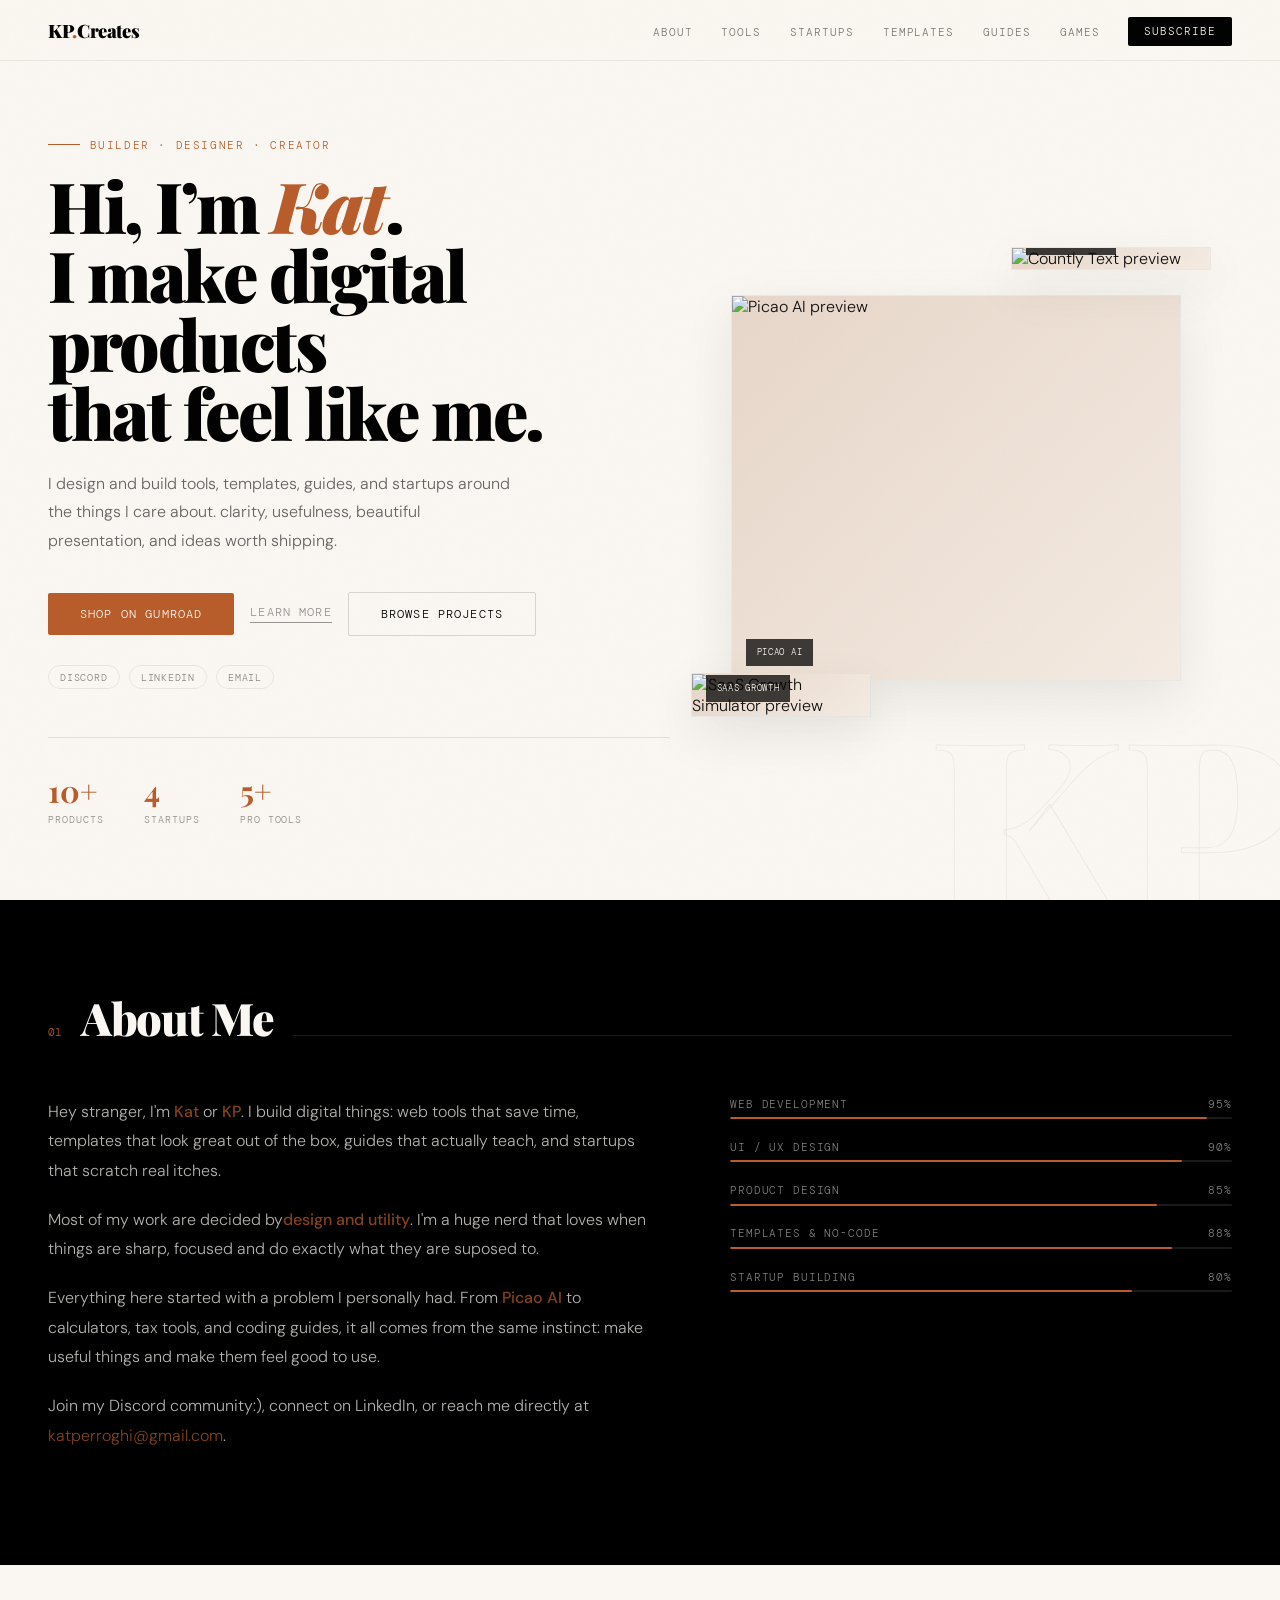
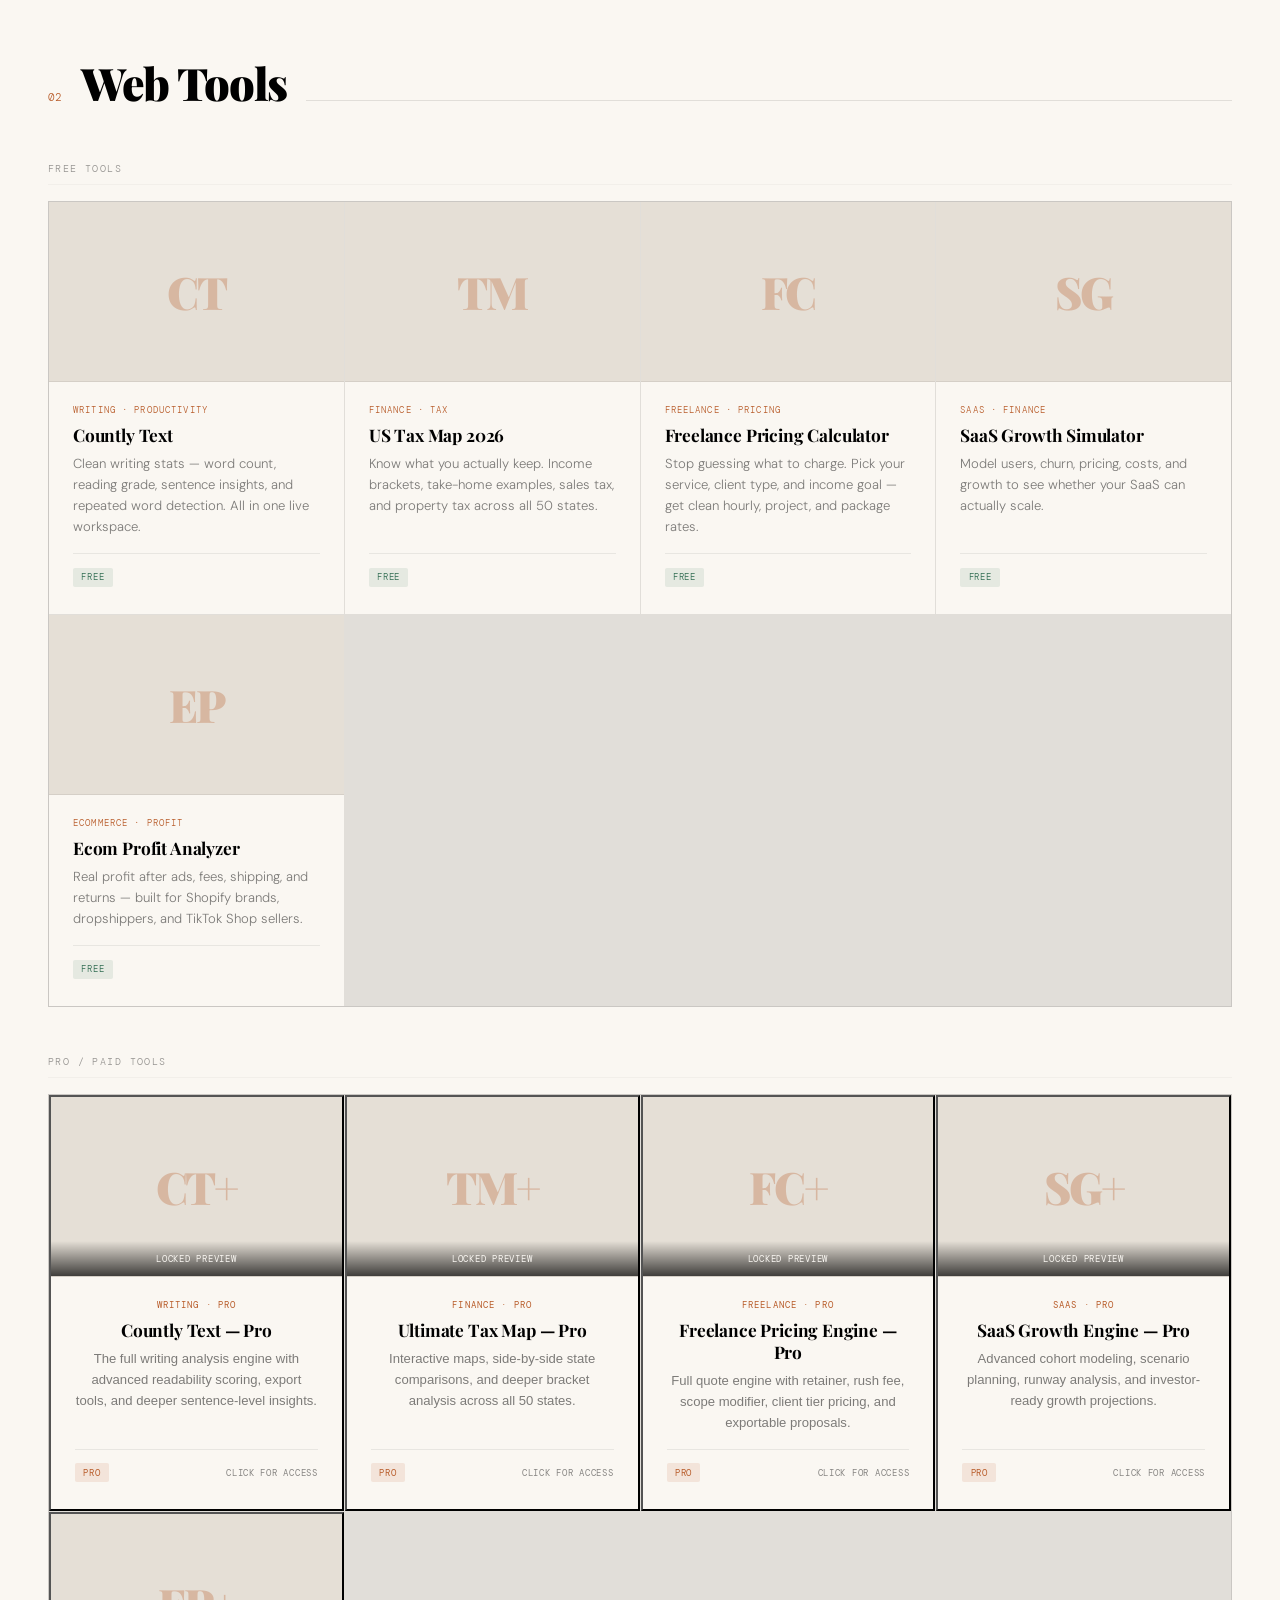
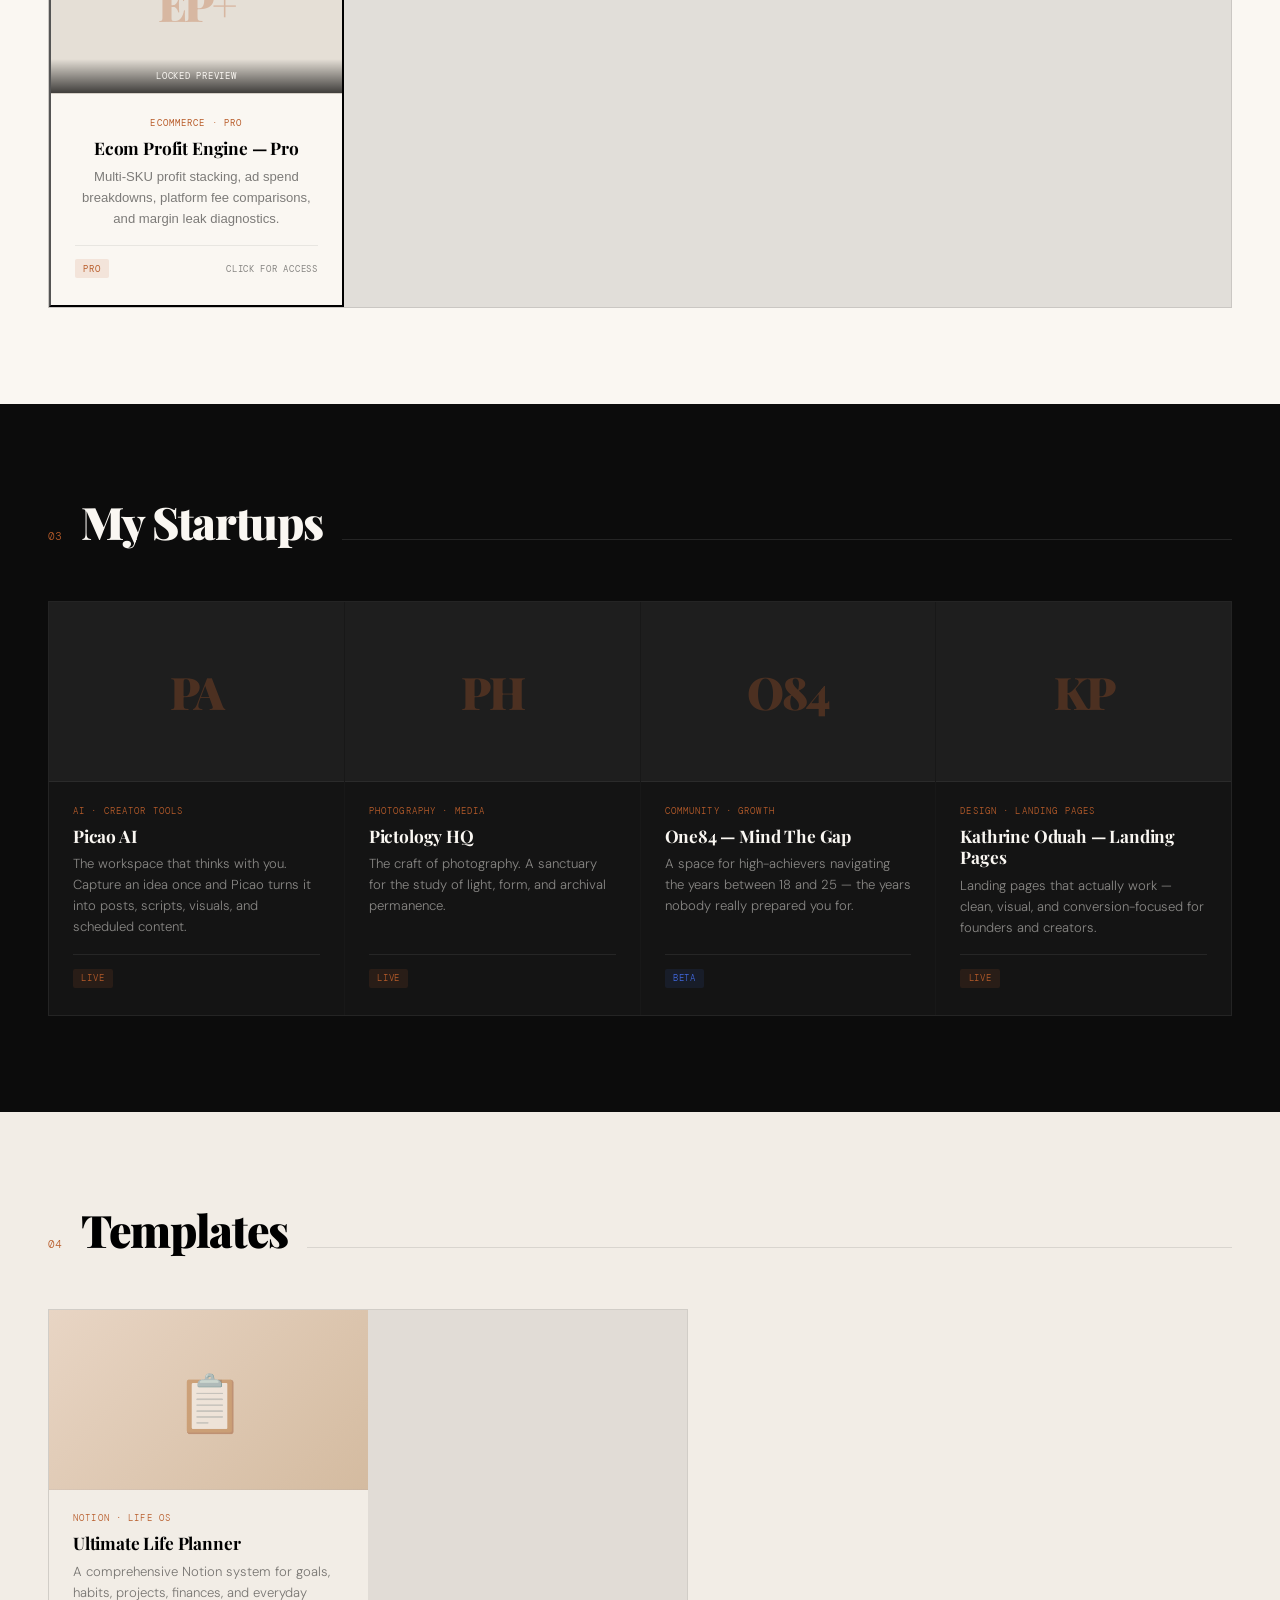
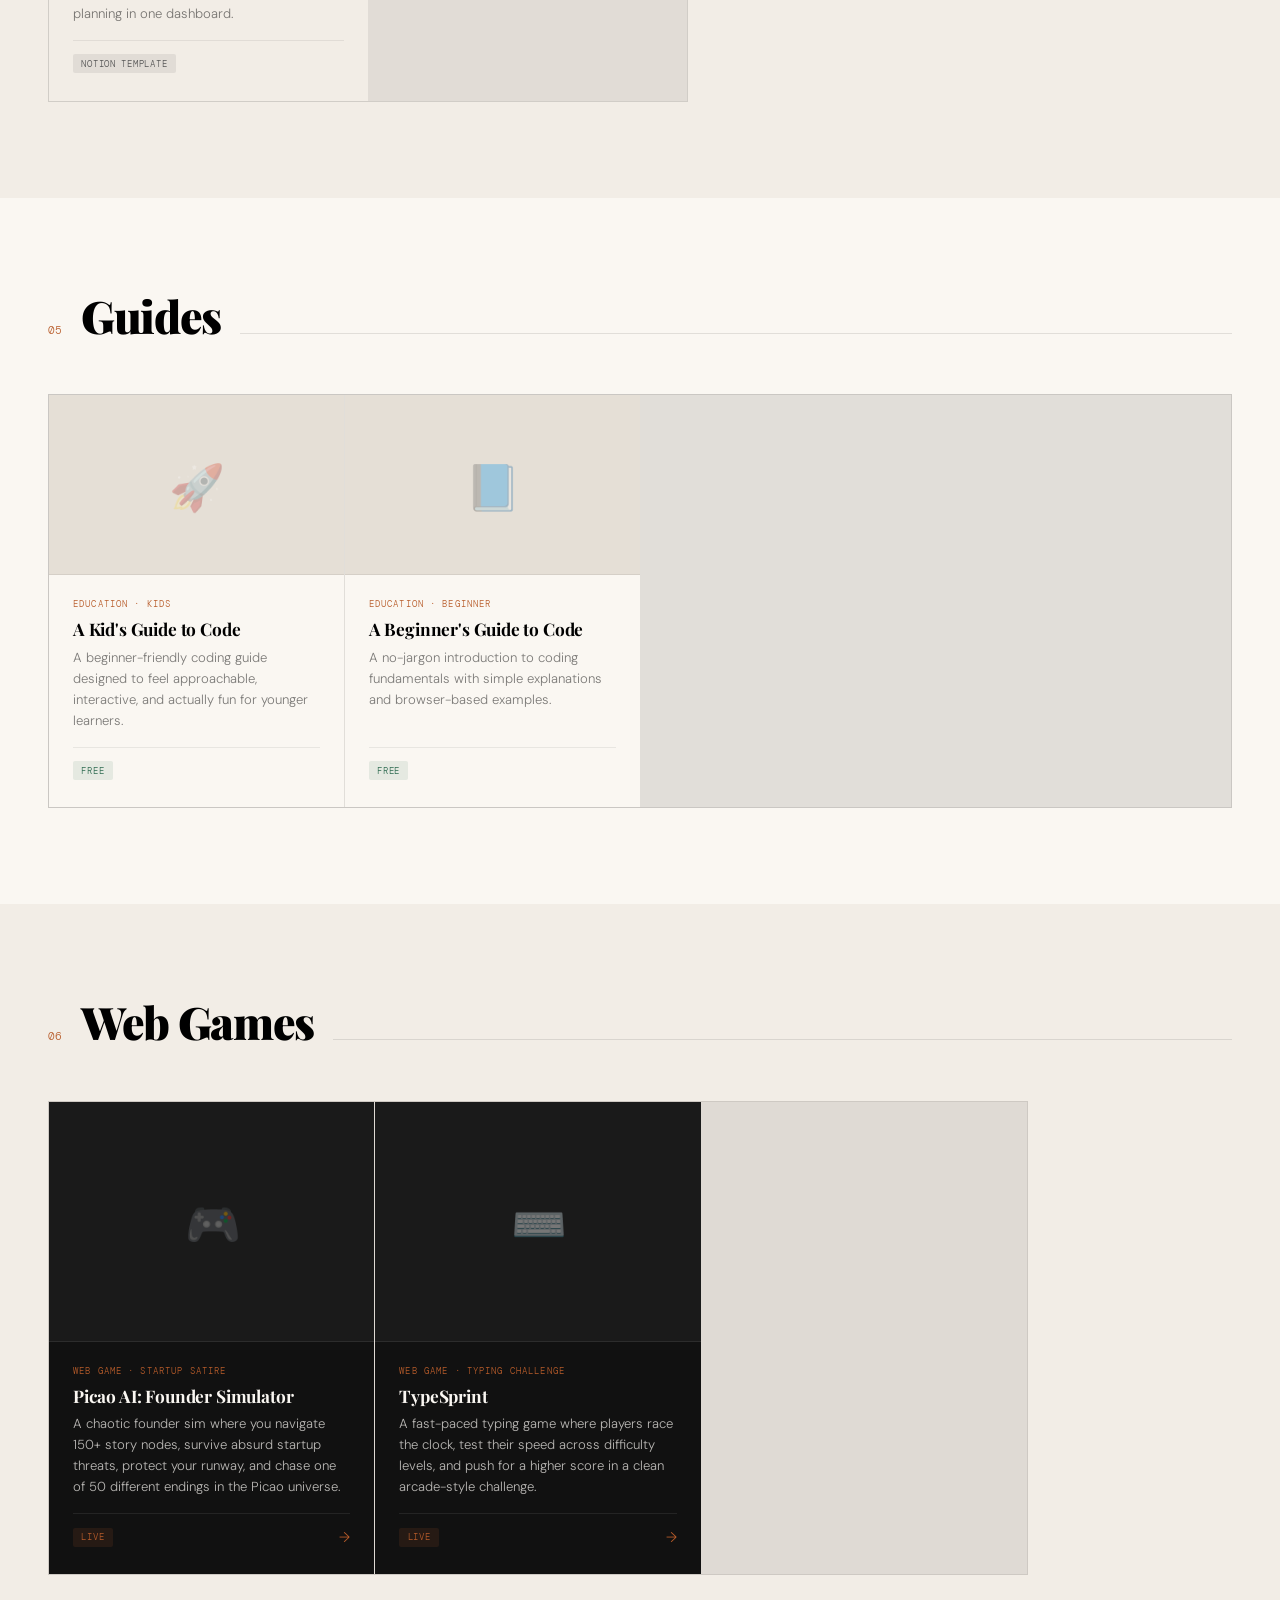
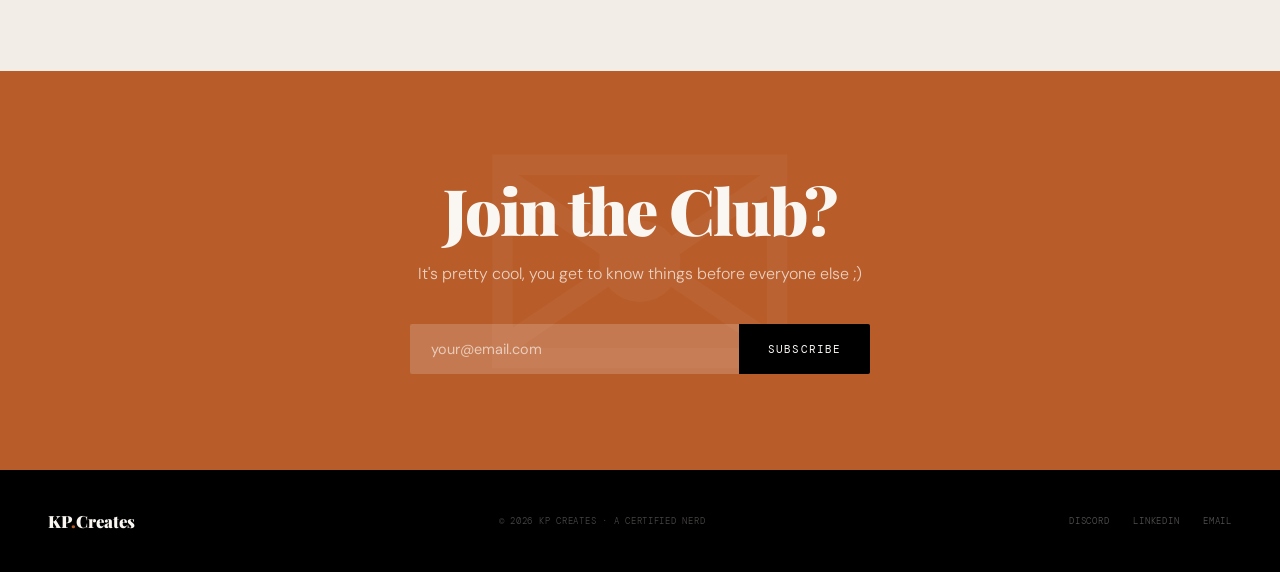
==== index.html @ b02b3210 "Update index.html" ====
<!DOCTYPE html>
<html lang="en">
<head>
<meta charset="UTF-8">
<meta name="viewport" content="width=device-width, initial-scale=1.0">
<title>KP Creates — Builder · Designer · Creator</title>
 <link rel="icon" type="image/png" href="KP.png">
 <link rel="preconnect" href="https://fonts.googleapis.com">
<link href="https://fonts.googleapis.com/css2?family=Playfair+Display:ital,wght@0,700;0,900;1,700&family=DM+Mono:wght@400;500&family=DM+Sans:wght@300;400;500;700&display=swap" rel="stylesheet">
<style>
  *, *::before, *::after { box-sizing: border-box; margin: 0; padding: 0; }
  :root {
    --cream: #faf7f2;
    --cream-deep: #f2ede6;
    --black: #000000;
    --orange: #b85c2a;
    --orange-pale: #f0d5c8;
    --green: #2d6a4f;
    --serif: 'Playfair Display', Georgia, serif;
    --mono: 'DM Mono', monospace;
    --sans: 'DM Sans', sans-serif;
    --line: rgba(0,0,0,0.09);
    --line-light: rgba(255,255,255,0.08);
  }

  html { scroll-behavior: smooth; }
  body {
    background: var(--cream);
    color: var(--black);
    font-family: var(--sans);
    font-weight: 300;
    overflow-x: hidden;
  }

  body::before {
    content: '';
    position: fixed;
    inset: 0;
    pointer-events: none;
    z-index: 999;
    opacity: 0.02;
    background-image: url("data:image/svg+xml,%3Csvg viewBox='0 0 200 200' xmlns='http://www.w3.org/2000/svg'%3E%3Cfilter id='n'%3E%3CfeTurbulence type='fractalNoise' baseFrequency='0.9' numOctaves='4' stitchTiles='stitch'/%3E%3C/filter%3E%3Crect width='100%25' height='100%25' filter='url(%23n)'/%3E%3C/svg%3E");
    background-size: 200px 200px;
  }

  .page-progress {
    position: fixed;
    top: 0;
    left: 0;
    height: 2px;
    width: 0%;
    background: var(--orange);
    z-index: 200;
    transition: width 0.08s linear;
  }

  nav {
    position: fixed;
    top: 0; left: 0; right: 0;
    z-index: 100;
    display: flex;
    align-items: center;
    justify-content: space-between;
    padding: 1.1rem 3rem;
    background: rgba(250,247,242,0.93);
    backdrop-filter: blur(14px);
    border-bottom: 1px solid rgba(0,0,0,0.07);
  }

  .nav-logo {
    font-family: var(--serif);
    font-size: 1.15rem;
    font-weight: 900;
    letter-spacing: -0.02em;
    color: var(--black);
    text-decoration: none;
  }

  .nav-logo span { color: var(--orange); }

  .nav-links {
    display: flex;
    gap: 1.8rem;
    list-style: none;
  }

  .nav-links a {
    position: relative;
    font-family: var(--mono);
    font-size: 0.67rem;
    letter-spacing: 0.09em;
    text-transform: uppercase;
    color: var(--black);
    text-decoration: none;
    opacity: 0.52;
    transition: opacity 0.2s;
  }

  .nav-links a::after {
    content: '';
    position: absolute;
    left: 0;
    bottom: -0.35rem;
    width: 100%;
    height: 1px;
    background: var(--orange);
    transform: scaleX(0);
    transform-origin: left;
    transition: transform 0.22s ease;
  }

  .nav-links a:hover {
    opacity: 1;
  }

  .nav-links a:hover::after {
    transform: scaleX(1);
  }

  .nav-sub {
    background: var(--black);
    color: var(--cream) !important;
    opacity: 1 !important;
    padding: 0.45rem 1rem !important;
    border-radius: 2px;
    transition: background 0.2s !important, transform 0.16s !important;
  }

  .nav-sub::after { display: none; }
  .nav-sub:hover { background: var(--orange) !important; transform: translateY(-1px); }

  .hero {
    min-height: 100vh;
    display: grid;
    grid-template-columns: 1.05fr 0.95fr;
    align-items: center;
    padding: 8rem 3rem 4rem;
    position: relative;
    overflow: hidden;
  }

  .hero-bg {
    position: absolute;
    bottom: -3rem;
    right: -1rem;
    font-family: var(--serif);
    font-size: clamp(9rem,20vw,24rem);
    font-weight: 900;
    color: transparent;
    -webkit-text-stroke: 1px rgba(0,0,0,0.055);
    line-height: 1;
    user-select: none;
    pointer-events: none;
  }

  .hero-left { position: relative; z-index: 2; }
  .hero-tag {
    font-family: var(--mono);
    font-size: 0.67rem;
    letter-spacing: 0.15em;
    text-transform: uppercase;
    color: var(--orange);
    margin-bottom: 1.2rem;
    display: flex;
    align-items: center;
    gap: 0.6rem;
  }

  .hero-tag::before {
    content: '';
    display: inline-block;
    width: 2rem;
    height: 1px;
    background: var(--orange);
  }

  .hero h1 {
    font-family: var(--serif);
    font-size: clamp(3rem,5.5vw,6rem);
    font-weight: 900;
    line-height: 0.98;
    letter-spacing: -0.035em;
  }

  .hero h1 em {
    font-style: italic;
    color: var(--orange);
  }

  .hero-desc {
    font-size: 1rem;
    line-height: 1.78;
    opacity: 0.60;
    max-width: 42ch;
    margin: 1.45rem 0 2.3rem;
  }

  .hero-cta {
    display: flex;
    gap: 1rem;
    align-items: center;
    flex-wrap: wrap;
  }

  .btn-primary,
  .btn-ghost,
  .btn-secondary {
    text-decoration: none;
    display: inline-block;
  }

  .btn-primary, .btn-secondary {
    border: none;
    padding: 0.85rem 2rem;
    font-family: var(--mono);
    font-size: 0.72rem;
    letter-spacing: 0.1em;
    text-transform: uppercase;
    cursor: pointer;
    border-radius: 2px;
    transition: background 0.2s, transform 0.15s, border-color 0.2s;
  }

  .btn-primary {
    background: var(--orange);
    color: var(--cream);
  }

  .btn-primary:hover {
    background: var(--black);
    transform: translateY(-1px);
  }

  .btn-secondary {
    background: transparent;
    color: var(--black);
    border: 1px solid rgba(0,0,0,0.14);
  }

  .btn-secondary:hover {
    border-color: var(--orange);
    color: var(--orange);
    transform: translateY(-1px);
  }

  .btn-ghost {
    color: var(--black);
    font-family: var(--mono);
    font-size: 0.72rem;
    letter-spacing: 0.1em;
    text-transform: uppercase;
    opacity: 0.4;
    border-bottom: 1px solid currentColor;
    padding-bottom: 2px;
    transition: opacity 0.2s;
  }

  .btn-ghost:hover { opacity: 1; }

  .hero-socials {
    display: flex;
    gap: 0.55rem;
    flex-wrap: wrap;
    margin-top: 1.8rem;
  }

  .social-pill {
    font-family: var(--mono);
    font-size: 0.6rem;
    letter-spacing: 0.08em;
    text-transform: uppercase;
    padding: 0.28rem 0.7rem;
    border: 1px solid rgba(0,0,0,0.16);
    text-decoration: none;
    color: var(--black);
    opacity: 0.45;
    border-radius: 20px;
    transition: opacity 0.2s, border-color 0.2s, color 0.2s, transform 0.16s;
  }

  .social-pill:hover {
    opacity: 1;
    border-color: var(--orange);
    color: var(--orange);
    transform: translateY(-1px);
  }

  .hero-stats {
    display: flex;
    gap: 2.5rem;
    margin-top: 3rem;
    padding-top: 2rem;
    border-top: 1px solid rgba(0,0,0,0.09);
  }

  .stat-num {
    font-family: var(--serif);
    font-size: 1.9rem;
    font-weight: 700;
    color: var(--orange);
  }

  .stat-label {
    font-family: var(--mono);
    font-size: 0.61rem;
    letter-spacing: 0.1em;
    text-transform: uppercase;
    opacity: 0.42;
    margin-top: 0.15rem;
  }

  .hero-right {
    position: relative;
    z-index: 1;
    display: flex;
    justify-content: center;
    align-items: center;
  }

  .hero-panel {
    position: relative;
    width: min(520px, 100%);
    height: 470px;
  }

  .float-card {
    position: absolute;
    background: rgba(255,255,255,0.55);
    backdrop-filter: blur(12px);
    border: 1px solid rgba(0,0,0,0.08);
    box-shadow: 0 18px 50px rgba(0,0,0,0.08);
    overflow: hidden;
  }

  .float-card.main {
    inset: 48px 30px 36px 40px;
  }

  .float-card.small-a {
    width: 200px;
    right: 0;
    top: 0;
  }

  .float-card.small-b {
    width: 180px;
    left: 0;
    bottom: 0;
  }

  .float-thumb {
    height: 100%;
    background: linear-gradient(135deg, #e7d6c9, #f4ebe2);
    position: relative;
    overflow: hidden;
  }

  .float-thumb img {
    width: 100%;
    height: 100%;
    object-fit: cover;
    object-position: top center;
    display: block;
    opacity: 0.94;
    transition: transform 0.5s ease;
  }

  .float-card:hover .float-thumb img { transform: scale(1.03); }

  .float-label {
    position: absolute;
    left: 0.9rem;
    bottom: 0.9rem;
    background: rgba(0,0,0,0.75);
    color: var(--cream);
    padding: 0.45rem 0.65rem;
    font-family: var(--mono);
    font-size: 0.57rem;
    letter-spacing: 0.08em;
    text-transform: uppercase;
  }

  section { padding: 6rem 3rem; }

  .section-header {
    display: flex;
    align-items: baseline;
    gap: 1.2rem;
    margin-bottom: 3.5rem;
    flex-wrap: wrap;
  }

  .section-num {
    font-family: var(--mono);
    font-size: 0.67rem;
    color: var(--orange);
    flex-shrink: 0;
  }

  .section-title {
    font-family: var(--serif);
    font-size: clamp(1.9rem,3.5vw,3rem);
    font-weight: 900;
    letter-spacing: -0.03em;
    line-height: 1;
    flex-shrink: 0;
  }

  .section-line {
    flex: 1;
    height: 1px;
    background: rgba(0,0,0,0.1);
    min-width: 2rem;
  }

  .about {
    background: var(--black);
    color: var(--cream);
  }

  .about .section-title { color: var(--cream); }
  .about .section-num { color: var(--orange); }
  .about .section-line { background: rgba(255,255,255,0.1); }

  .about-grid {
    display: grid;
    grid-template-columns: 1.2fr 1fr;
    gap: 5rem;
    align-items: start;
  }

  .about-text p {
    font-size: 1rem;
    line-height: 1.85;
    opacity: 0.72;
    margin-bottom: 1.2rem;
  }

  .about-text p strong {
    color: var(--orange);
    font-weight: 500;
  }

  .about-skills {
    display: flex;
    flex-direction: column;
    gap: 1.3rem;
  }

  .skill-label {
    display: flex;
    justify-content: space-between;
    font-family: var(--mono);
    font-size: 0.67rem;
    letter-spacing: 0.08em;
    text-transform: uppercase;
    opacity: 0.52;
    margin-bottom: 0.4rem;
  }

  .skill-track {
    height: 2px;
    background: rgba(255,255,255,0.1);
    border-radius: 1px;
    overflow: hidden;
  }

  .skill-fill {
    height: 100%;
    background: var(--orange);
    border-radius: 1px;
    transform-origin: left;
    transform: scaleX(0);
  }

  .card-grid {
    display: grid;
    grid-template-columns: repeat(auto-fill, minmax(290px, 1fr));
    gap: 1px;
    background: rgba(0,0,0,0.1);
    border: 1px solid rgba(0,0,0,0.1);
  }

  .pcard {
    background: var(--cream);
    display: flex;
    flex-direction: column;
    text-decoration: none;
    color: inherit;
    position: relative;
    overflow: hidden;
    transition: background 0.2s, transform 0.18s;
  }

  .pcard::before {
    content: '';
    position: absolute;
    inset: 0;
    background: linear-gradient(115deg, transparent 0%, rgba(255,255,255,0.32) 35%, transparent 60%);
    transform: translateX(-130%);
    transition: transform 0.7s ease;
    pointer-events: none;
    z-index: 1;
  }

  .pcard:hover::before { transform: translateX(130%); }
  .pcard:hover { background: #f5f0e8; }
  .pcard:hover .pcard-arrow { opacity: 1; transform: translate(0,0); }
  .pcard:hover .pcard-img { transform: scale(1.04); }

  .pcard-thumb {
    width: 100%;
    height: 180px;
    overflow: hidden;
    background: #e5dfd6;
    flex-shrink: 0;
    border-bottom: 1px solid rgba(0,0,0,0.07);
    position: relative;
  }

  .pcard-img {
    width: 100%;
    height: 100%;
    object-fit: cover;
    object-position: top center;
    display: block;
    transition: transform 0.45s ease, filter 0.25s ease;
  }

  .pcard-fallback {
    width: 100%;
    height: 100%;
    display: flex;
    align-items: center;
    justify-content: center;
    font-family: var(--serif);
    font-size: 2.8rem;
    font-weight: 900;
    color: var(--orange);
    opacity: 0.3;
    letter-spacing: -0.05em;
  }

  .pcard-body {
    padding: 1.4rem 1.5rem 1.7rem;
    flex: 1;
    display: flex;
    flex-direction: column;
    position: relative;
    z-index: 2;
  }

  .pcard-tag {
    font-family: var(--mono);
    font-size: 0.59rem;
    letter-spacing: 0.12em;
    text-transform: uppercase;
    color: var(--orange);
    margin-bottom: 0.5rem;
  }

  .pcard-title {
    font-family: var(--serif);
    font-size: 1.08rem;
    font-weight: 700;
    line-height: 1.25;
    margin-bottom: 0.45rem;
    letter-spacing: -0.01em;
  }

  .pcard-desc {
    font-size: 0.82rem;
    line-height: 1.6;
    opacity: 0.5;
    flex: 1;
  }

  .pcard-foot {
    display: flex;
    align-items: center;
    justify-content: space-between;
    margin-top: 1rem;
    padding-top: 0.85rem;
    border-top: 1px solid rgba(0,0,0,0.07);
    gap: 0.75rem;
  }

  .badge {
    font-family: var(--mono);
    font-size: 0.57rem;
    letter-spacing: 0.08em;
    padding: 0.22rem 0.52rem;
    border-radius: 2px;
    text-transform: uppercase;
  }

  .b-free { background: rgba(45,106,79,0.1); color: #2d6a4f; }
  .b-paid { background: rgba(184,92,42,0.12); color: var(--orange); }
  .b-live { background: rgba(184,92,42,0.12); color: var(--orange); }
  .b-beta { background: rgba(65,105,225,0.1); color: #4169e1; }
  .b-notion { background: rgba(0,0,0,0.07); color: #555; }
  .b-preview { background: rgba(0,0,0,0.07); color: #555; }

  .pcard-arrow {
    font-size: 0.9rem;
    color: var(--orange);
    opacity: 0;
    transform: translate(-4px,4px);
    transition: opacity 0.2s, transform 0.2s;
  }

  .starts-group-label,
  .sub-label {
    font-family: var(--mono);
    font-size: 0.63rem;
    letter-spacing: 0.14em;
    text-transform: uppercase;
    opacity: 0.4;
    margin-bottom: 1rem;
    padding-bottom: 0.55rem;
    border-bottom: 1px solid rgba(0,0,0,0.08);
  }

  .sub-group { margin-bottom: 3rem; }
  .sub-group:last-child { margin-bottom: 0; }

  .is-paid {
    cursor: pointer;
  }

  .is-paid .pcard-img {
    filter: blur(1.8px) saturate(0.88);
  }

  .is-paid .pcard-thumb::after {
    content: 'Locked preview';
    position: absolute;
    inset: auto 0 0 0;
    padding: 0.7rem 1rem;
    background: linear-gradient(to top, rgba(0,0,0,0.72), rgba(0,0,0,0.0));
    color: var(--cream);
    font-family: var(--mono);
    font-size: 0.58rem;
    letter-spacing: 0.08em;
    text-transform: uppercase;
  }

  .paid-overlay-note {
    font-family: var(--mono);
    font-size: 0.57rem;
    letter-spacing: 0.08em;
    text-transform: uppercase;
    opacity: 0.46;
  }

  .startups {
    background: #0c0c0c;
    color: var(--cream);
  }

  .startups .section-title { color: var(--cream); }
  .startups .section-num { color: var(--orange); }
  .startups .section-line { background: rgba(255,255,255,0.1); }
  .startups .card-grid { background: rgba(255,255,255,0.05); border-color: rgba(255,255,255,0.05); }
  .startups .pcard { background: #141414; color: var(--cream); }
  .startups .pcard:hover { background: #1c1c1c; }
  .startups .pcard-thumb { background: #1e1e1e; border-bottom-color: rgba(255,255,255,0.06); }
  .startups .pcard-foot { border-top-color: rgba(255,255,255,0.08); }

  .coming-soon {
    border: 1.5px dashed rgba(0,0,0,0.14);
    padding: 4.5rem 3rem;
    text-align: center;
    display: flex;
    flex-direction: column;
    align-items: center;
    gap: 1rem;
  }

  .coming-soon .cs-icon { font-size: 3.5rem; opacity: 0.35; }
  .coming-soon h3 {
    font-family: var(--serif);
    font-size: 1.6rem;
    font-weight: 700;
    letter-spacing: -0.02em;
    opacity: 0.45;
  }

  .coming-soon p {
    font-family: var(--mono);
    font-size: 0.67rem;
    letter-spacing: 0.1em;
    text-transform: uppercase;
    opacity: 0.3;
  }

  .sub-section {
    background: var(--orange);
    color: var(--cream);
    padding: 6rem 3rem;
    text-align: center;
    position: relative;
    overflow: hidden;
  }

  .sub-section::before {
    content: '✉';
    position: absolute;
    font-size: 26rem;
    opacity: 0.04;
    top: 50%;
    left: 50%;
    transform: translate(-50%,-50%);
    pointer-events: none;
  }

  .sub-section h2 {
    font-family: var(--serif);
    font-size: clamp(2.2rem,5vw,4.2rem);
    font-weight: 900;
    letter-spacing: -0.03em;
    margin-bottom: 0.7rem;
    position: relative;
  }

  .sub-section p {
    font-size: 1rem;
    opacity: 0.75;
    margin-bottom: 2.5rem;
    position: relative;
  }

  .sub-form {
    display: flex;
    max-width: 460px;
    margin: 0 auto;
    position: relative;
  }

  .sub-form input {
    flex: 1;
    padding: 1rem 1.3rem;
    border: none;
    background: rgba(255,255,255,0.18);
    color: var(--cream);
    font-family: var(--sans);
    font-size: 0.9rem;
    outline: none;
    border-radius: 2px 0 0 2px;
  }

  .sub-form input::placeholder { opacity: 0.65; color: var(--cream); }

  .sub-form button {
    background: var(--black);
    color: var(--cream);
    border: none;
    padding: 1rem 1.8rem;
    font-family: var(--mono);
    font-size: 0.7rem;
    letter-spacing: 0.1em;
    text-transform: uppercase;
    cursor: pointer;
    border-radius: 0 2px 2px 0;
    transition: background 0.2s;
  }

  .sub-form button:hover { background: #1a1a1a; }

  footer {
    background: var(--black);
    color: var(--cream);
    padding: 2.5rem 3rem;
    display: flex;
    align-items: center;
    justify-content: space-between;
    flex-wrap: wrap;
    gap: 1rem;
  }

  .f-logo {
    font-family: var(--serif);
    font-size: 1.05rem;
    font-weight: 900;
  }

  .f-logo span { color: var(--orange); }

  footer small {
    font-family: var(--mono);
    font-size: 0.58rem;
    letter-spacing: 0.08em;
    opacity: 0.28;
    text-transform: uppercase;
  }

  .f-links {
    display: flex;
    gap: 1.5rem;
    flex-wrap: wrap;
  }

  .f-links a {
    font-family: var(--mono);
    font-size: 0.58rem;
    letter-spacing: 0.08em;
    text-transform: uppercase;
    color: var(--cream);
    text-decoration: none;
    opacity: 0.32;
    transition: opacity 0.2s;
  }

  .f-links a:hover { opacity: 1; }

  .reveal {
    opacity: 0;
    transform: translateY(28px);
    transition: opacity 0.7s ease, transform 0.7s ease;
  }

  .reveal.is-visible {
    opacity: 1;
    transform: translateY(0);
  }

  .modal {
    position: fixed;
    inset: 0;
    background: rgba(0,0,0,0.45);
    backdrop-filter: blur(8px);
    display: none;
    align-items: center;
    justify-content: center;
    padding: 1.25rem;
    z-index: 300;
  }

  .modal.open { display: flex; }

  .modal-card {
    width: min(560px, 100%);
    background: var(--cream);
    color: var(--black);
    border: 1px solid rgba(0,0,0,0.08);
    box-shadow: 0 24px 80px rgba(0,0,0,0.18);
    padding: 1.5rem;
    position: relative;
  }

  .modal-close {
    position: absolute;
    right: 0.8rem;
    top: 0.8rem;
    border: none;
    background: transparent;
    font-size: 1rem;
    cursor: pointer;
    opacity: 0.55;
  }

  .modal-close:hover { opacity: 1; }

  .modal-kicker {
    font-family: var(--mono);
    font-size: 0.62rem;
    text-transform: uppercase;
    letter-spacing: 0.11em;
    color: var(--orange);
    margin-bottom: 0.8rem;
  }

  .modal h3 {
    font-family: var(--serif);
    font-size: clamp(1.6rem, 4vw, 2.3rem);
    letter-spacing: -0.02em;
    line-height: 1.02;
    margin-bottom: 0.8rem;
  }

  .modal p {
    line-height: 1.7;
    opacity: 0.65;
    margin-bottom: 0.75rem;
  }

  .modal-note {
    font-family: var(--mono);
    font-size: 0.62rem;
    text-transform: uppercase;
    letter-spacing: 0.09em;
    opacity: 0.42;
    margin-top: 1rem;
  }

  .modal-actions {
    display: flex;
    gap: 0.8rem;
    flex-wrap: wrap;
    margin-top: 1.15rem;
  }

  @media (max-width: 860px) {
    nav { padding: 1rem 1.2rem; }
    .nav-links { display: none; }
    .hero { grid-template-columns: 1fr; padding: 6rem 1.5rem 3rem; }
    .hero-right { display: none; }
    section { padding: 4rem 1.5rem; }
    .about-grid { grid-template-columns: 1fr; gap: 3rem; }
    .card-grid { grid-template-columns: 1fr; }
    footer { flex-direction: column; text-align: center; }
    .sub-form { flex-direction: column; }
    .sub-form input { border-radius: 2px 2px 0 0; }
    .sub-form button { border-radius: 0 0 2px 2px; }
  }
</style>
</head>
<body>
<div class="page-progress" id="pageProgress"></div>

<nav>
  <a href="#" class="nav-logo">KP<span>.</span>Creates</a>
  <ul class="nav-links">
    <li><a href="#about">About</a></li>
    <li><a href="#tools">Tools</a></li>
    <li><a href="#startups">Startups</a></li>
    <li><a href="#templates">Templates</a></li>
    <li><a href="#guides">Guides</a></li>
    <li><a href="#games">Games</a></li>
    <li><a href="#subscribe" class="nav-sub">Subscribe</a></li>
  </ul>
</nav>

<section class="hero">
  <div class="hero-left">
    <div class="hero-tag">Builder · Designer · Creator</div>
    <h1>Hi, I’m <em>Kat</em>.<br>I make digital products<br>that feel like me.</h1>
    <p class="hero-desc">I design and build tools, templates, guides, and startups around the things I care about. clarity, usefulness, beautiful presentation, and ideas worth shipping.</p>
    <div class="hero-cta">
      <a href="https://kpcreates.gumroad.com" target="_blank" class="btn-primary">Shop on Gumroad</a>
      <a href="#about" class="btn-ghost">Learn more</a>
      <a href="#tools" class="btn-secondary">Browse projects</a>
    </div>
    <div class="hero-socials">
      <a href="https://discord.gg/ANcu8PtyB" target="_blank" class="social-pill">Discord</a>
      <a href="https://linkedin.com/in/katoduah" target="_blank" class="social-pill">LinkedIn</a>
      <a href="mailto:katperroghi@gmail.com" class="social-pill">Email</a>
    </div>
    <div class="hero-stats">
      <div><div class="stat-num">10+</div><div class="stat-label">Products</div></div>
      <div><div class="stat-num">4</div><div class="stat-label">Startups</div></div>
      <div><div class="stat-num">5+</div><div class="stat-label">Pro Tools</div></div>
    </div>
  </div>

  <div class="hero-right">
    <div class="hero-panel">
      <div class="float-card main reveal">
        <div class="float-thumb">
          <img src="https://api.microlink.io/?url=https%3A%2F%2Fpicaoai.com%2F&screenshot=true&meta=false&embed=screenshot.url" alt="Picao AI preview" loading="lazy">
          <div class="float-label">Picao AI</div>
        </div>
      </div>
      <div class="float-card small-a reveal">
        <div class="float-thumb">
          <img src="https://api.microlink.io/?url=https%3A%2F%2Fchineme-eng.github.io%2FCountly-Text%2F&screenshot=true&meta=false&embed=screenshot.url" alt="Countly Text preview" loading="lazy">
          <div class="float-label">Countly Text</div>
        </div>
      </div>
      <div class="float-card small-b reveal">
        <div class="float-thumb">
          <img src="https://api.microlink.io/?url=https%3A%2F%2Fchineme-eng.github.io%2FSaaS-Income-Calculator%2F&screenshot=true&meta=false&embed=screenshot.url" alt="SaaS Growth Simulator preview" loading="lazy">
          <div class="float-label">SaaS Growth</div>
        </div>
      </div>
    </div>
  </div>
  <div class="hero-bg" aria-hidden="true">KP</div>
</section>

<section class="about reveal" id="about">
  <div class="section-header">
    <span class="section-num">01</span>
    <h2 class="section-title">About Me</h2>
    <div class="section-line"></div>
  </div>
  <div class="about-grid">
    <div class="about-text">
      <p>Hey stranger, I'm <strong>Kat</strong> or <strong>KP</strong>. I build digital things: web tools that save time, templates that look great out of the box, guides that actually teach, and startups that scratch real itches.</p>
      <p>Most of my work are decided by<strong>design and utility</strong>. I'm a huge nerd that loves when things are sharp, focused and do exactly what they are suposed to.</p>
      <p>Everything here started with a problem I personally had. From <strong>Picao AI</strong> to calculators, tax tools, and coding guides, it all comes from the same instinct: make useful things and make them feel good to use.</p>
      <p>Join my Discord community:), connect on LinkedIn, or reach me directly at <a href="mailto:katperroghi@gmail.com" style="color:var(--orange);text-decoration:none;">katperroghi@gmail.com</a>.</p>
    </div>
    <div class="about-skills">
      <div class="skill-row"><div class="skill-label"><span>Web Development</span><span>95%</span></div><div class="skill-track"><div class="skill-fill" style="width:95%"></div></div></div>
      <div class="skill-row"><div class="skill-label"><span>UI / UX Design</span><span>90%</span></div><div class="skill-track"><div class="skill-fill" style="width:90%"></div></div></div>
      <div class="skill-row"><div class="skill-label"><span>Product Design</span><span>85%</span></div><div class="skill-track"><div class="skill-fill" style="width:85%"></div></div></div>
      <div class="skill-row"><div class="skill-label"><span>Templates & No-Code</span><span>88%</span></div><div class="skill-track"><div class="skill-fill" style="width:88%"></div></div></div>
      <div class="skill-row"><div class="skill-label"><span>Startup Building</span><span>80%</span></div><div class="skill-track"><div class="skill-fill" style="width:80%"></div></div></div>
    </div>
  </div>
</section>

<section id="tools" class="reveal">
  <div class="section-header">
    <span class="section-num">02</span>
    <h2 class="section-title">Web Tools</h2>
    <div class="section-line"></div>
  </div>

  <div class="sub-group">
    <div class="sub-label">Free Tools</div>
    <div class="card-grid">
      <a href="https://chineme-eng.github.io/Countly-Text/" target="_blank" class="pcard">
        <div class="pcard-thumb"><img class="pcard-img" src="https://api.microlink.io/?url=https%3A%2F%2Fchineme-eng.github.io%2FCountly-Text%2F&screenshot=true&meta=false&embed=screenshot.url" alt="" loading="lazy" onerror="this.style.display='none';this.nextElementSibling.style.display='flex'"><div class="pcard-fallback" style="display:none">CT</div></div>
        <div class="pcard-body"><div class="pcard-tag">Writing · Productivity</div><div class="pcard-title">Countly Text</div><div class="pcard-desc">Clean writing stats — word count, reading grade, sentence insights, and repeated word detection. All in one live workspace.</div><div class="pcard-foot"><span class="badge b-free">Free</span><span class="pcard-arrow">→</span></div></div>
      </a>
      <a href="https://chineme-eng.github.io/US-Tax-Guide/" target="_blank" class="pcard">
        <div class="pcard-thumb"><img class="pcard-img" src="https://api.microlink.io/?url=https%3A%2F%2Fchineme-eng.github.io%2FUS-Tax-Guide%2F&screenshot=true&meta=false&embed=screenshot.url" alt="" loading="lazy" onerror="this.style.display='none';this.nextElementSibling.style.display='flex'"><div class="pcard-fallback" style="display:none">TM</div></div>
        <div class="pcard-body"><div class="pcard-tag">Finance · Tax</div><div class="pcard-title">US Tax Map 2026</div><div class="pcard-desc">Know what you actually keep. Income brackets, take-home examples, sales tax, and property tax across all 50 states.</div><div class="pcard-foot"><span class="badge b-free">Free</span><span class="pcard-arrow">→</span></div></div>
      </a>
      <a href="https://chineme-eng.github.io/Freelance-Calculator/" target="_blank" class="pcard">
        <div class="pcard-thumb"><img class="pcard-img" src="https://api.microlink.io/?url=https%3A%2F%2Fchineme-eng.github.io%2FFreelance-Calculator%2F&screenshot=true&meta=false&embed=screenshot.url" alt="" loading="lazy" onerror="this.style.display='none';this.nextElementSibling.style.display='flex'"><div class="pcard-fallback" style="display:none">FC</div></div>
        <div class="pcard-body"><div class="pcard-tag">Freelance · Pricing</div><div class="pcard-title">Freelance Pricing Calculator</div><div class="pcard-desc">Stop guessing what to charge. Pick your service, client type, and income goal — get clean hourly, project, and package rates.</div><div class="pcard-foot"><span class="badge b-free">Free</span><span class="pcard-arrow">→</span></div></div>
      </a>
      <a href="https://chineme-eng.github.io/SaaS-Income-Calculator/" target="_blank" class="pcard">
        <div class="pcard-thumb"><img class="pcard-img" src="https://api.microlink.io/?url=https%3A%2F%2Fchineme-eng.github.io%2FSaaS-Income-Calculator%2F&screenshot=true&meta=false&embed=screenshot.url" alt="" loading="lazy" onerror="this.style.display='none';this.nextElementSibling.style.display='flex'"><div class="pcard-fallback" style="display:none">SG</div></div>
        <div class="pcard-body"><div class="pcard-tag">SaaS · Finance</div><div class="pcard-title">SaaS Growth Simulator</div><div class="pcard-desc">Model users, churn, pricing, costs, and growth to see whether your SaaS can actually scale.</div><div class="pcard-foot"><span class="badge b-free">Free</span><span class="pcard-arrow">→</span></div></div>
      </a>
      <a href="https://chineme-eng.github.io/E-commerce-Calculator/" target="_blank" class="pcard">
        <div class="pcard-thumb"><img class="pcard-img" src="https://api.microlink.io/?url=https%3A%2F%2Fchineme-eng.github.io%2FE-commerce-Calculator%2F&screenshot=true&meta=false&embed=screenshot.url" alt="" loading="lazy" onerror="this.style.display='none';this.nextElementSibling.style.display='flex'"><div class="pcard-fallback" style="display:none">EP</div></div>
        <div class="pcard-body"><div class="pcard-tag">Ecommerce · Profit</div><div class="pcard-title">Ecom Profit Analyzer</div><div class="pcard-desc">Real profit after ads, fees, shipping, and returns — built for Shopify brands, dropshippers, and TikTok Shop sellers.</div><div class="pcard-foot"><span class="badge b-free">Free</span><span class="pcard-arrow">→</span></div></div>
      </a>
    </div>
  </div>

  <div class="sub-group">
    <div class="sub-label">Pro / Paid Tools</div>
    <div class="card-grid">
      <button type="button" class="pcard is-paid" data-title="Countly Text — Pro" data-gumroad="https://kpcreates.gumroad.com" data-desc="This is a paid tool, so the direct build isn’t exposed from the portfolio anymore. Use this card as a locked preview and send people to Gumroad or your checkout page instead.">
        <div class="pcard-thumb"><img class="pcard-img" src="https://api.microlink.io/?url=https%3A%2F%2Fchineme-eng.github.io%2FCountly-Text%2F&screenshot=true&meta=false&embed=screenshot.url" alt="" loading="lazy" onerror="this.style.display='none';this.nextElementSibling.style.display='flex'"><div class="pcard-fallback" style="display:none">CT+</div></div>
        <div class="pcard-body"><div class="pcard-tag">Writing · Pro</div><div class="pcard-title">Countly Text — Pro</div><div class="pcard-desc">The full writing analysis engine with advanced readability scoring, export tools, and deeper sentence-level insights.</div><div class="pcard-foot"><span class="badge b-paid">Pro</span><span class="paid-overlay-note">Click for access</span></div></div>
      </button>

      <button type="button" class="pcard is-paid" data-title="Ultimate Tax Map — Pro" data-gumroad="https://kpcreates.gumroad.com" data-desc="The portfolio now treats this as a locked product card instead of a direct public link. That is better for conversion, but true protection still requires moving paid files off public GitHub Pages.">
        <div class="pcard-thumb"><img class="pcard-img" src="https://api.microlink.io/?url=https%3A%2F%2Fchineme-eng.github.io%2FUS-Tax-Guide-Pro%2F&screenshot=true&meta=false&embed=screenshot.url" alt="" loading="lazy" onerror="this.style.display='none';this.nextElementSibling.style.display='flex'"><div class="pcard-fallback" style="display:none">TM+</div></div>
        <div class="pcard-body"><div class="pcard-tag">Finance · Pro</div><div class="pcard-title">Ultimate Tax Map — Pro</div><div class="pcard-desc">Interactive maps, side-by-side state comparisons, and deeper bracket analysis across all 50 states.</div><div class="pcard-foot"><span class="badge b-paid">Pro</span><span class="paid-overlay-note">Click for access</span></div></div>
      </button>

      <button type="button" class="pcard is-paid" data-title="Freelance Pricing Engine — Pro " data-gumroad="https://kpcreates.gumroad.com" data-desc="Use this card to preview the pro tool and send buyers to your checkout page. Don’t link the portfolio straight to the hosted pro page if you want cleaner gating.">
        <div class="pcard-thumb"><img class="pcard-img" src="https://api.microlink.io/?url=https%3A%2F%2Fchineme-eng.github.io%2FFreelance-Calc-Pro%2F&screenshot=true&meta=false&embed=screenshot.url" alt="" loading="lazy" onerror="this.style.display='none';this.nextElementSibling.style.display='flex'"><div class="pcard-fallback" style="display:none">FC+</div></div>
        <div class="pcard-body"><div class="pcard-tag">Freelance · Pro</div><div class="pcard-title">Freelance Pricing Engine — Pro</div><div class="pcard-desc">Full quote engine with retainer, rush fee, scope modifier, client tier pricing, and exportable proposals.</div><div class="pcard-foot"><span class="badge b-paid">Pro</span><span class="paid-overlay-note">Click for access</span></div></div>
      </button>

      <button type="button" class="pcard is-paid" data-title="SaaS Growth Engine — Pro" data-gumroad="https://kpcreates.gumroad.com" data-desc="This pro card is now preview-only from the portfolio. For real protection, host the paid build somewhere private or deliver it after purchase instead of keeping it openly public.">
        <div class="pcard-thumb"><img class="pcard-img" src="https://api.microlink.io/?url=https%3A%2F%2Fchineme-eng.github.io%2FSaas-Calculator-Pro%2F&screenshot=true&meta=false&embed=screenshot.url" alt="" loading="lazy" onerror="this.style.display='none';this.nextElementSibling.style.display='flex'"><div class="pcard-fallback" style="display:none">SG+</div></div>
        <div class="pcard-body"><div class="pcard-tag">SaaS · Pro</div><div class="pcard-title">SaaS Growth Engine — Pro</div><div class="pcard-desc">Advanced cohort modeling, scenario planning, runway analysis, and investor-ready growth projections.</div><div class="pcard-foot"><span class="badge b-paid">Pro</span><span class="paid-overlay-note">Click for access</span></div></div>
      </button>

      <button type="button" class="pcard is-paid" data-title="Ecom Profit Engine — Pro" data-gumroad="https://kpcreates.gumroad.com" data-desc="The card remains visible for credibility, but access is routed through your store instead of exposing the direct paid URL from the portfolio page.">
        <div class="pcard-thumb"><img class="pcard-img" src="https://api.microlink.io/?url=https%3A%2F%2Fchineme-eng.github.io%2FEcom-Calc-Pro%2F&screenshot=true&meta=false&embed=screenshot.url" alt="" loading="lazy" onerror="this.style.display='none';this.nextElementSibling.style.display='flex'"><div class="pcard-fallback" style="display:none">EP+</div></div>
        <div class="pcard-body"><div class="pcard-tag">Ecommerce · Pro</div><div class="pcard-title">Ecom Profit Engine — Pro</div><div class="pcard-desc">Multi-SKU profit stacking, ad spend breakdowns, platform fee comparisons, and margin leak diagnostics.</div><div class="pcard-foot"><span class="badge b-paid">Pro</span><span class="paid-overlay-note">Click for access</span></div></div>
      </button>
    </div>
  </div>
</section>

<section class="startups reveal" id="startups">
  <div class="section-header">
    <span class="section-num">03</span>
    <h2 class="section-title">My Startups</h2>
    <div class="section-line"></div>
  </div>
  <div class="card-grid">
    <a href="https://picaoai.com/" target="_blank" class="pcard">
      <div class="pcard-thumb"><img class="pcard-img" src="https://api.microlink.io/?url=https%3A%2F%2Fpicaoai.com%2F&screenshot=true&meta=false&embed=screenshot.url" alt="" loading="lazy" onerror="this.style.display='none';this.nextElementSibling.style.display='flex'"><div class="pcard-fallback" style="display:none">PA</div></div>
      <div class="pcard-body"><div class="pcard-tag">AI · Creator Tools</div><div class="pcard-title">Picao AI</div><div class="pcard-desc">The workspace that thinks with you. Capture an idea once and Picao turns it into posts, scripts, visuals, and scheduled content.</div><div class="pcard-foot"><span class="badge b-live">Live</span><span class="pcard-arrow">→</span></div></div>
    </a>
    <a href="https://pictologyhq.com/" target="_blank" class="pcard">
      <div class="pcard-thumb"><img class="pcard-img" src="https://api.microlink.io/?url=https%3A%2F%2Fpictologyhq.com%2F&screenshot=true&meta=false&embed=screenshot.url" alt="" loading="lazy" onerror="this.style.display='none';this.nextElementSibling.style.display='flex'"><div class="pcard-fallback" style="display:none">PH</div></div>
      <div class="pcard-body"><div class="pcard-tag">Photography · Media</div><div class="pcard-title">Pictology HQ</div><div class="pcard-desc">The craft of photography. A sanctuary for the study of light, form, and archival permanence.</div><div class="pcard-foot"><span class="badge b-live">Live</span><span class="pcard-arrow">→</span></div></div>
    </a>
    <a href="https://chineme-eng.github.io/One84/" target="_blank" class="pcard">
      <div class="pcard-thumb"><img class="pcard-img" src="https://api.microlink.io/?url=https%3A%2F%2Fchineme-eng.github.io%2FOne84%2F&screenshot=true&meta=false&embed=screenshot.url" alt="" loading="lazy" onerror="this.style.display='none';this.nextElementSibling.style.display='flex'"><div class="pcard-fallback" style="display:none">O84</div></div>
      <div class="pcard-body"><div class="pcard-tag">Community · Growth</div><div class="pcard-title">One84 — Mind The Gap</div><div class="pcard-desc">A space for high-achievers navigating the years between 18 and 25 — the years nobody really prepared you for.</div><div class="pcard-foot"><span class="badge b-beta">Beta</span><span class="pcard-arrow">→</span></div></div>
    </a>
    <a href="https://chineme-eng.github.io/KatPages/" target="_blank" class="pcard">
      <div class="pcard-thumb"><img class="pcard-img" src="https://api.microlink.io/?url=https%3A%2F%2Fchineme-eng.github.io%2FKatPages%2F&screenshot=true&meta=false&embed=screenshot.url" alt="" loading="lazy" onerror="this.style.display='none';this.nextElementSibling.style.display='flex'"><div class="pcard-fallback" style="display:none">KP</div></div>
      <div class="pcard-body"><div class="pcard-tag">Design · Landing Pages</div><div class="pcard-title">Kathrine Oduah — Landing Pages</div><div class="pcard-desc">Landing pages that actually work — clean, visual, and conversion-focused for founders and creators.</div><div class="pcard-foot"><span class="badge b-live">Live</span><span class="pcard-arrow">→</span></div></div>
    </a>
  </div>
</section>

<section id="templates" class="reveal" style="background:#f2ede6;">
  <div class="section-header">
    <span class="section-num">04</span>
    <h2 class="section-title">Templates</h2>
    <div class="section-line"></div>
  </div>
  <div class="card-grid" style="background:rgba(0,0,0,0.07);border-color:rgba(0,0,0,0.07);max-width:640px;">
    <a href="https://www.notion.so/328f0fa10aa8813d8fbccb29dfdcacbf?pvs=21" target="_blank" class="pcard" style="background:#f2ede6;">
      <div class="pcard-thumb" style="background:linear-gradient(135deg,#e8d5c4,#d4bba0);"><div class="pcard-fallback" style="display:flex;font-size:3.5rem;opacity:0.5;">📋</div></div>
      <div class="pcard-body"><div class="pcard-tag">Notion · Life OS</div><div class="pcard-title">Ultimate Life Planner</div><div class="pcard-desc">A comprehensive Notion system for goals, habits, projects, finances, and everyday planning in one dashboard.</div><div class="pcard-foot"><span class="badge b-notion">Notion Template</span><span class="pcard-arrow">→</span></div></div>
    </a>
  </div>
</section>

<section id="guides" class="reveal">
  <div class="section-header">
    <span class="section-num">05</span>
    <h2 class="section-title">Guides</h2>
    <div class="section-line"></div>
  </div>
  <div class="card-grid">
    <a href="https://chineme-eng.github.io/KatCodes-For-Kids/" target="_blank" class="pcard">
      <div class="pcard-thumb"><img class="pcard-img" src="https://api.microlink.io/?url=https%3A%2F%2Fchineme-eng.github.io%2FKatCodes-For-Kids%2F&screenshot=true&meta=false&embed=screenshot.url" alt="" loading="lazy" onerror="this.style.display='none';this.nextElementSibling.style.display='flex'"><div class="pcard-fallback" style="display:none">🚀</div></div>
      <div class="pcard-body"><div class="pcard-tag">Education · Kids</div><div class="pcard-title">A Kid's Guide to Code</div><div class="pcard-desc">A beginner-friendly coding guide designed to feel approachable, interactive, and actually fun for younger learners.</div><div class="pcard-foot"><span class="badge b-free">Free</span><span class="pcard-arrow">→</span></div></div>
    </a>
    <a href="https://chineme-eng.github.io/KatCodes-for-Everyone/" target="_blank" class="pcard">
      <div class="pcard-thumb"><img class="pcard-img" src="https://api.microlink.io/?url=https%3A%2F%2Fchineme-eng.github.io%2FKatCodes-for-Everyone%2F&screenshot=true&meta=false&embed=screenshot.url" alt="" loading="lazy" onerror="this.style.display='none';this.nextElementSibling.style.display='flex'"><div class="pcard-fallback" style="display:none">📘</div></div>
      <div class="pcard-body"><div class="pcard-tag">Education · Beginner</div><div class="pcard-title">A Beginner's Guide to Code</div><div class="pcard-desc">A no-jargon introduction to coding fundamentals with simple explanations and browser-based examples.</div><div class="pcard-foot"><span class="badge b-free">Free</span><span class="pcard-arrow">→</span></div></div>
    </a>
  </div>
</section>

<section id="games" class="reveal" style="background:#f2ede6;">
  <div class="section-header">
    <span class="section-num">06</span>
    <h2 class="section-title">Web Games</h2>
    <div class="section-line"></div>
  </div>
  <div class="card-grid" style="background:rgba(0,0,0,0.08);border-color:rgba(0,0,0,0.08);max-width:980px;">
    <a href="https://chineme-eng.github.io/Picao-Founder/" target="_blank" class="pcard" style="background:#111111;color:var(--cream);">
      <div class="pcard-thumb" style="background:#1a1a1a;border-bottom-color:rgba(255,255,255,0.08);height:240px;">
        <img class="pcard-img" src="https://api.microlink.io/?url=https%3A%2F%2Fchineme-eng.github.io%2FPicao-Founder%2F&screenshot=true&meta=false&embed=screenshot.url" alt="Picao AI Founder Simulator preview" loading="lazy" onerror="this.style.display='none';this.nextElementSibling.style.display='flex'">
        <div class="pcard-fallback" style="display:none;color:var(--orange);opacity:0.4;">🎮</div>
      </div>
      <div class="pcard-body" style="background:#111111;color:var(--cream);">
        <div class="pcard-tag">Web Game · Startup Satire</div>
        <div class="pcard-title">Picao AI: Founder Simulator</div>
        <div class="pcard-desc" style="color:rgba(250,247,242,0.72);opacity:1;">A chaotic founder sim where you navigate 150+ story nodes, survive absurd startup threats, protect your runway, and chase one of 50 different endings in the Picao universe.</div>
        <div class="pcard-foot" style="border-top-color:rgba(255,255,255,0.08);">
          <span class="badge b-live">Live</span>
          <span class="pcard-arrow" style="opacity:1;transform:none;">→</span>
        </div>
      </div>
    </a>

    <a href="https://chineme-eng.github.io/TypeSprint-Game/" target="_blank" class="pcard" style="background:#111111;color:var(--cream);">
      <div class="pcard-thumb" style="background:#1a1a1a;border-bottom-color:rgba(255,255,255,0.08);height:240px;">
       <img class="pcard-img" src="https://api.microlink.io/?url=https%3A%2F%2Fchineme-eng.github.io%2FTypeSprint-Game%2F&screenshot=true&meta=false&embed=screenshot.url" alt="TypeSprint Game preview" loading="lazy" onerror="this.style.display='none';this.nextElementSibling.style.display='flex'">
       <div class="pcard-fallback" style="display:none;color:var(--orange);opacity:0.4;">⌨️</div>
      </div>
      <div class="pcard-body" style="background:#111111;color:var(--cream);">
        <div class="pcard-tag">Web Game · Typing Challenge</div>
        <div class="pcard-title">TypeSprint</div>
        <div class="pcard-desc" style="color:rgba(250,247,242,0.72);opacity:1;">A fast-paced typing game where players race the clock, test their speed across difficulty levels, and push for a higher score in a clean arcade-style challenge.</div>
        <div class="pcard-foot" style="border-top-color:rgba(255,255,255,0.08);">
          <span class="badge b-live">Live</span>
          <span class="pcard-arrow" style="opacity:1;transform:none;">→</span>
        </div>
      </div>
    </a>

  </div>
</section>

<section class="sub-section reveal" id="subscribe">
  <h2>Join the Club?</h2>
  <p>It's pretty cool, you get to know things before everyone else ;)</p>
  <form class="sub-form" onsubmit="handleSub(event)">
    <input type="email" id="sub-email" placeholder="your@email.com" required>
    <button type="submit">Subscribe</button>
  </form>
</section>

<footer>
  <div class="f-logo">KP<span>.</span>Creates</div>
  <small>© 2026 KP Creates · A Certified Nerd</small>
  <div class="f-links">
    <a href="https://discord.gg/ANcu8PtyB" target="_blank">Discord</a>
    <a href="https://linkedin.com/in/katoduah" target="_blank">LinkedIn</a>
    <a href="mailto:katperroghi@gmail.com">Email</a>
  </div>
</footer>

<div class="modal" id="paidModal" aria-hidden="true">
  <div class="modal-card">
    <button class="modal-close" id="closeModal" aria-label="Close">✕</button>
    <div class="modal-kicker">Paid product</div>
    <h3 id="modalTitle">Locked tool</h3>
    <p id="modalDesc">This product is preview-only from the portfolio.</p>
    <p>I changed the paid cards so they no longer expose the direct hosted tool URLs from your portfolio. That improves the experience, but it is not true security if the pro pages are still publicly hosted.</p>
    <div class="modal-actions">
      <a id="modalBuy" class="btn-primary" href="https://kpcreates.gumroad.com" target="_blank">View on Gumroad</a>
      <a class="btn-secondary" href="#tools">Back to tools</a>
    </div>
    <div class="modal-note">For real protection, move paid builds off public GitHub Pages and deliver access after purchase.</div>
  </div>
</div>

<script>
  function handleSub(e) {
    e.preventDefault();
    const btn = e.target.querySelector('button');
    btn.textContent = "✓ You're in!";
    btn.style.background = '#2d6a4f';
    setTimeout(() => {
      btn.textContent = 'Subscribe';
      btn.style.background = '';
      e.target.reset();
    }, 3000);
  }

  const progress = document.getElementById('pageProgress');
  function updateProgress() {
    const scrollTop = window.scrollY;
    const docHeight = document.documentElement.scrollHeight - window.innerHeight;
    const percent = docHeight > 0 ? (scrollTop / docHeight) * 100 : 0;
    progress.style.width = percent + '%';
  }
  window.addEventListener('scroll', updateProgress);
  updateProgress();

  const revealEls = document.querySelectorAll('.reveal');
  const io = new IntersectionObserver((entries) => {
    entries.forEach(entry => {
      if(entry.isIntersecting) {
        entry.target.classList.add('is-visible');
        if (entry.target.classList.contains('about')) {
          entry.target.querySelectorAll('.skill-fill').forEach((bar, i) => {
            setTimeout(() => { bar.style.transform = 'scaleX(1)'; }, i * 120);
          });
        }
        io.unobserve(entry.target);
      }
    });
  }, { threshold: 0.12 });

  revealEls.forEach(el => io.observe(el));

  const modal = document.getElementById('paidModal');
  const modalTitle = document.getElementById('modalTitle');
  const modalDesc = document.getElementById('modalDesc');
  const modalBuy = document.getElementById('modalBuy');
  const closeModal = document.getElementById('closeModal');

  document.querySelectorAll('.is-paid').forEach(card => {
    card.addEventListener('click', () => {
      modalTitle.textContent = card.dataset.title || 'Locked tool';
      modalDesc.textContent = card.dataset.desc || 'This paid tool is preview-only from the portfolio.';
      modalBuy.href = card.dataset.gumroad || 'https://kpcreates.gumroad.com';
      modal.classList.add('open');
      modal.setAttribute('aria-hidden', 'false');
      document.body.style.overflow = 'hidden';
    });
  });

  function shutModal() {
    modal.classList.remove('open');
    modal.setAttribute('aria-hidden', 'true');
    document.body.style.overflow = '';
  }

  closeModal.addEventListener('click', shutModal);
  modal.addEventListener('click', (e) => {
    if (e.target === modal) shutModal();
  });
  window.addEventListener('keydown', (e) => {
    if (e.key === 'Escape') shutModal();
  });
</script>
</body>
</html>
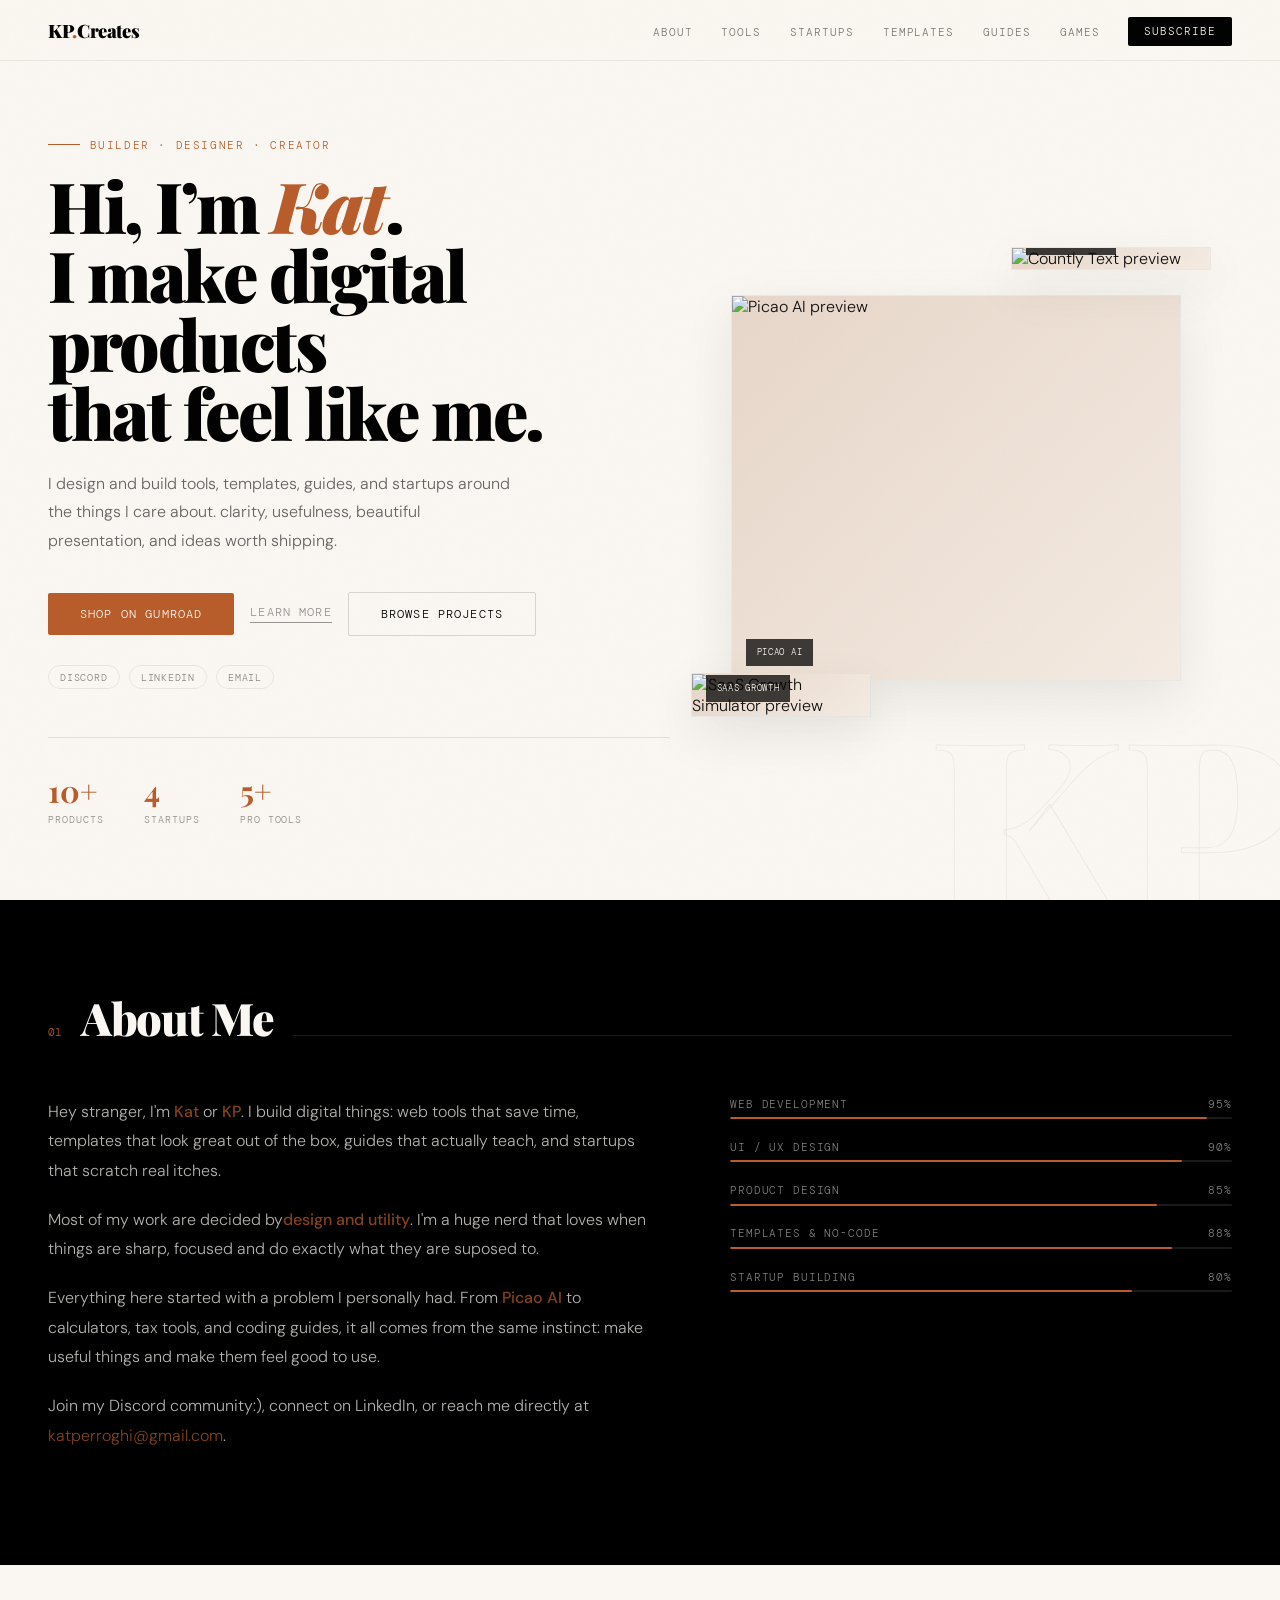
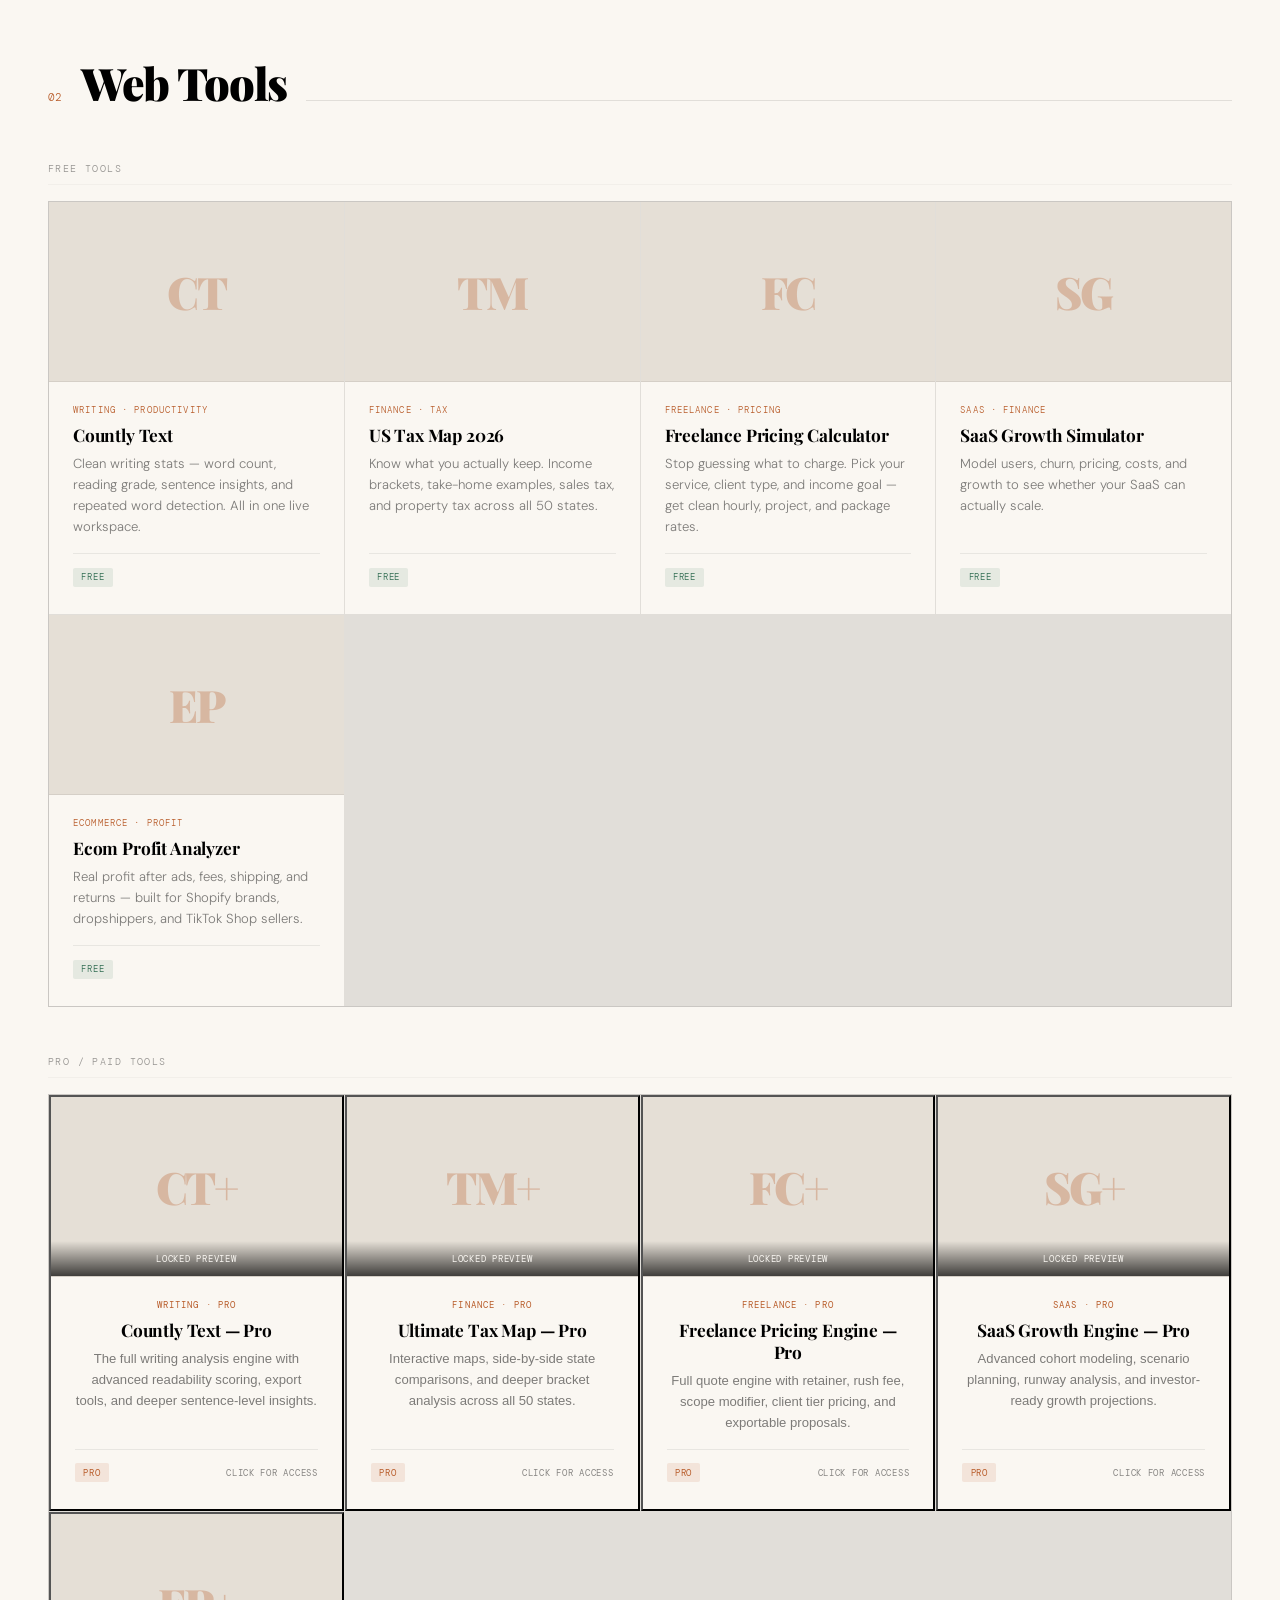
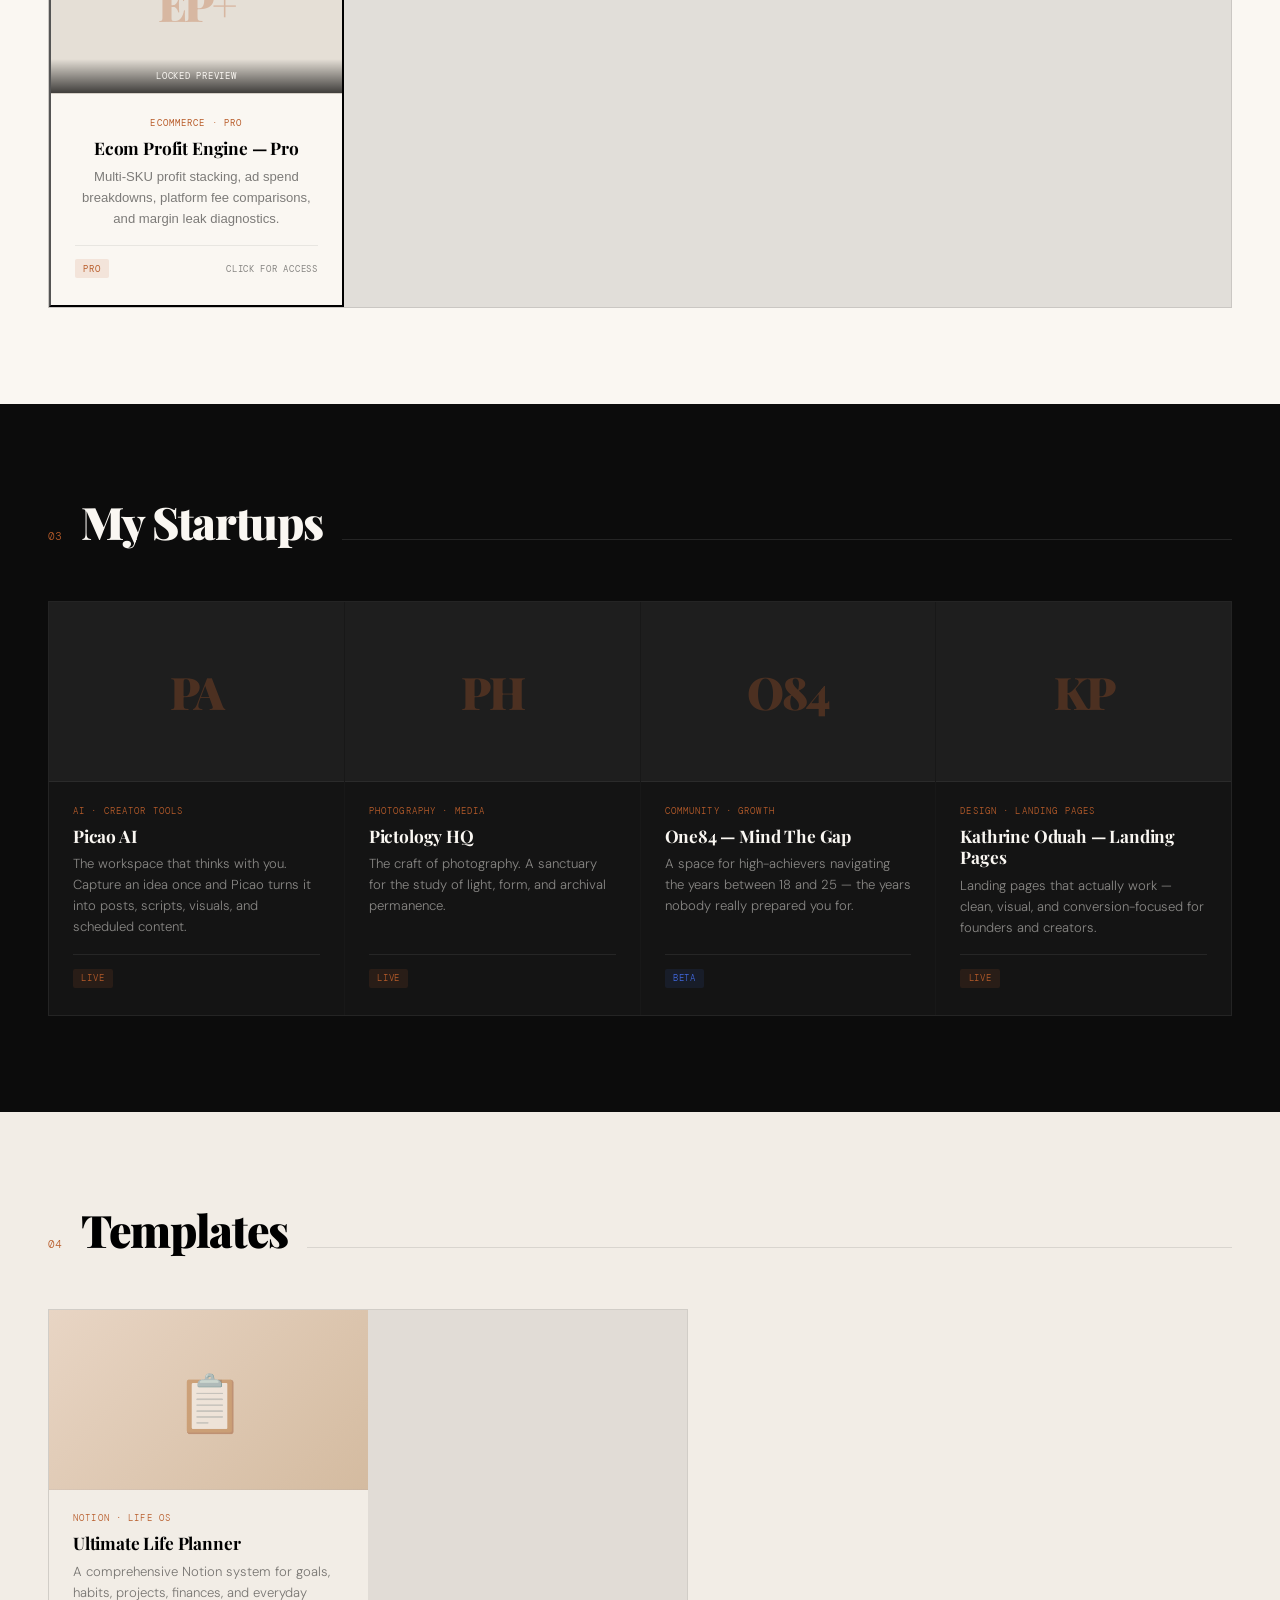
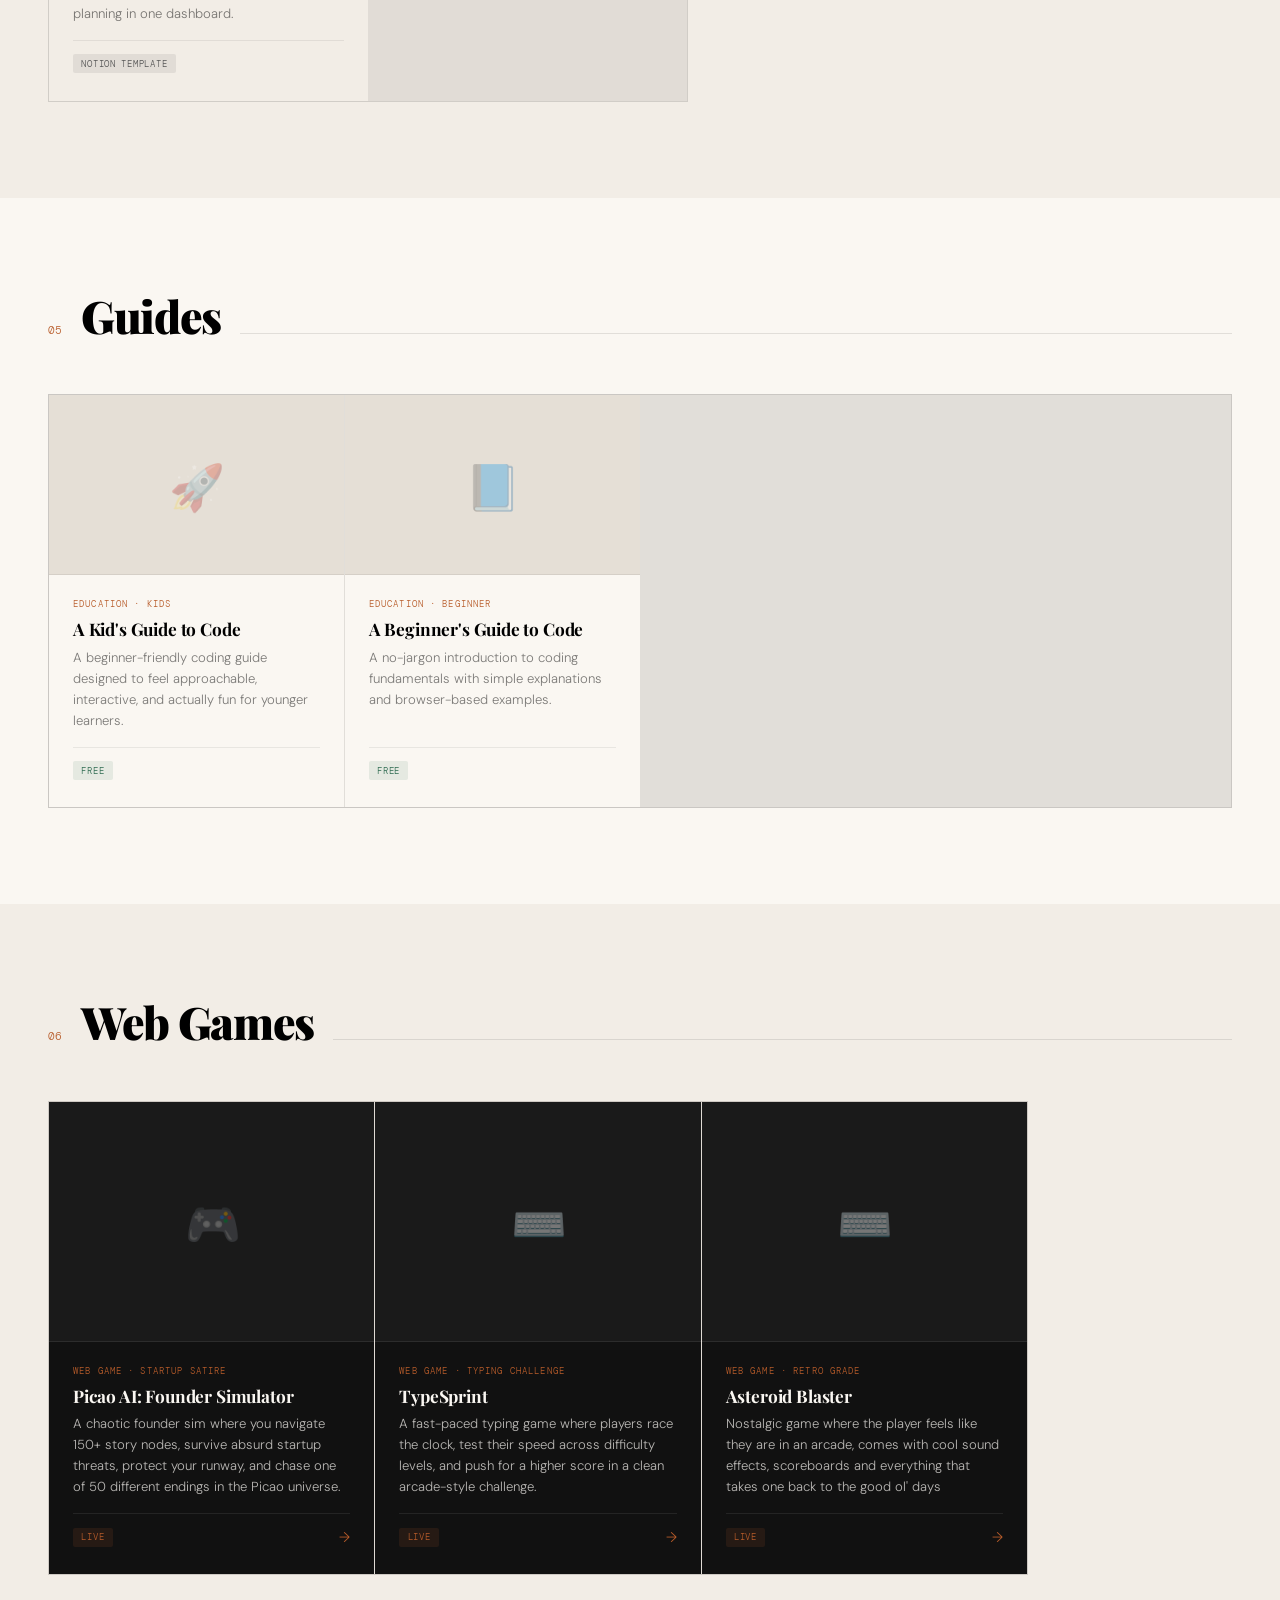
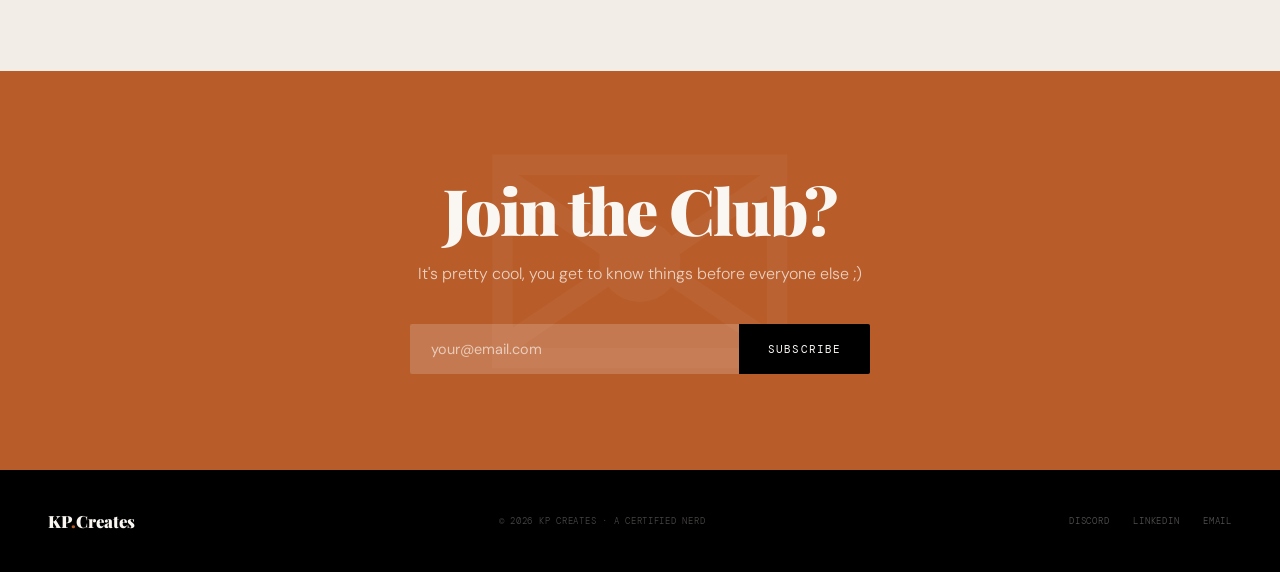
==== commit d2aec2a1: "Update index.html" ====
--- a/index.html
+++ b/index.html
@@ -1162,6 +1162,23 @@
       </div>
     </a>
 
+  <a href="https://chineme-eng.github.io/Asteroid-Blaster/" target="_blank" class="pcard" style="background:#111111;color:var(--cream);">
+      <div class="pcard-thumb" style="background:#1a1a1a;border-bottom-color:rgba(255,255,255,0.08);height:240px;">
+       <img class="pcard-img" src="https://api.microlink.io/?url=https%3A%2F%2Fchineme-eng.github.io%2FAsteroid-Blaster%2F&screenshot=true&meta=false&embed=screenshot.url" alt="Asteroid Blaster preview" loading="lazy" onerror="this.style.display='none';this.nextElementSibling.style.display='flex'">
+       <div class="pcard-fallback" style="display:none;color:var(--orange);opacity:0.4;">⌨️</div>
+      </div>
+      <div class="pcard-body" style="background:#111111;color:var(--cream);">
+        <div class="pcard-tag">Web Game · Retro Grade</div>
+        <div class="pcard-title">Asteroid Blaster</div>
+        <div class="pcard-desc" style="color:rgba(250,247,242,0.72);opacity:1;">Nostalgic game where the player feels like they are in an arcade, comes with cool sound effects, scoreboards and everything that takes one back to the good ol' days</div>
+        <div class="pcard-foot" style="border-top-color:rgba(255,255,255,0.08);">
+          <span class="badge b-live">Live</span>
+          <span class="pcard-arrow" style="opacity:1;transform:none;">→</span>
+        </div>
+      </div>
+    </a>
+
+   
   </div>
 </section>
 
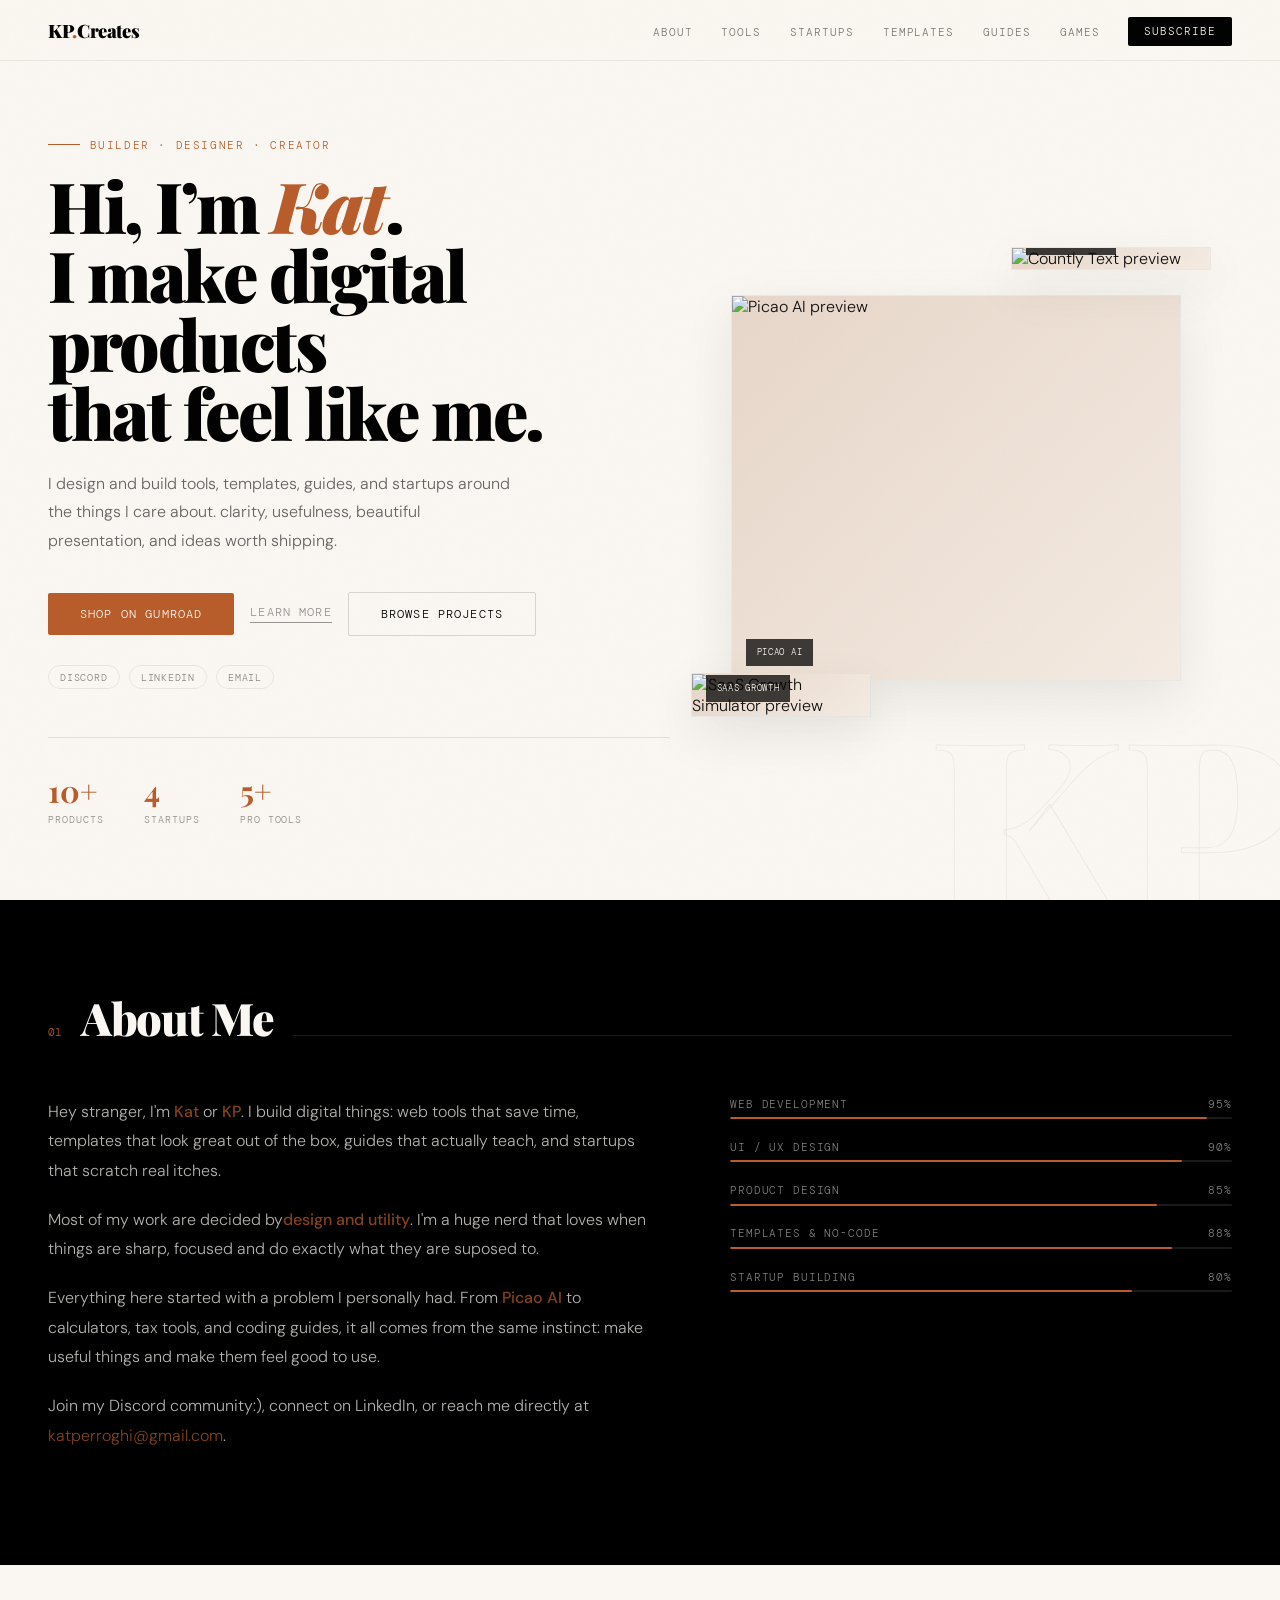
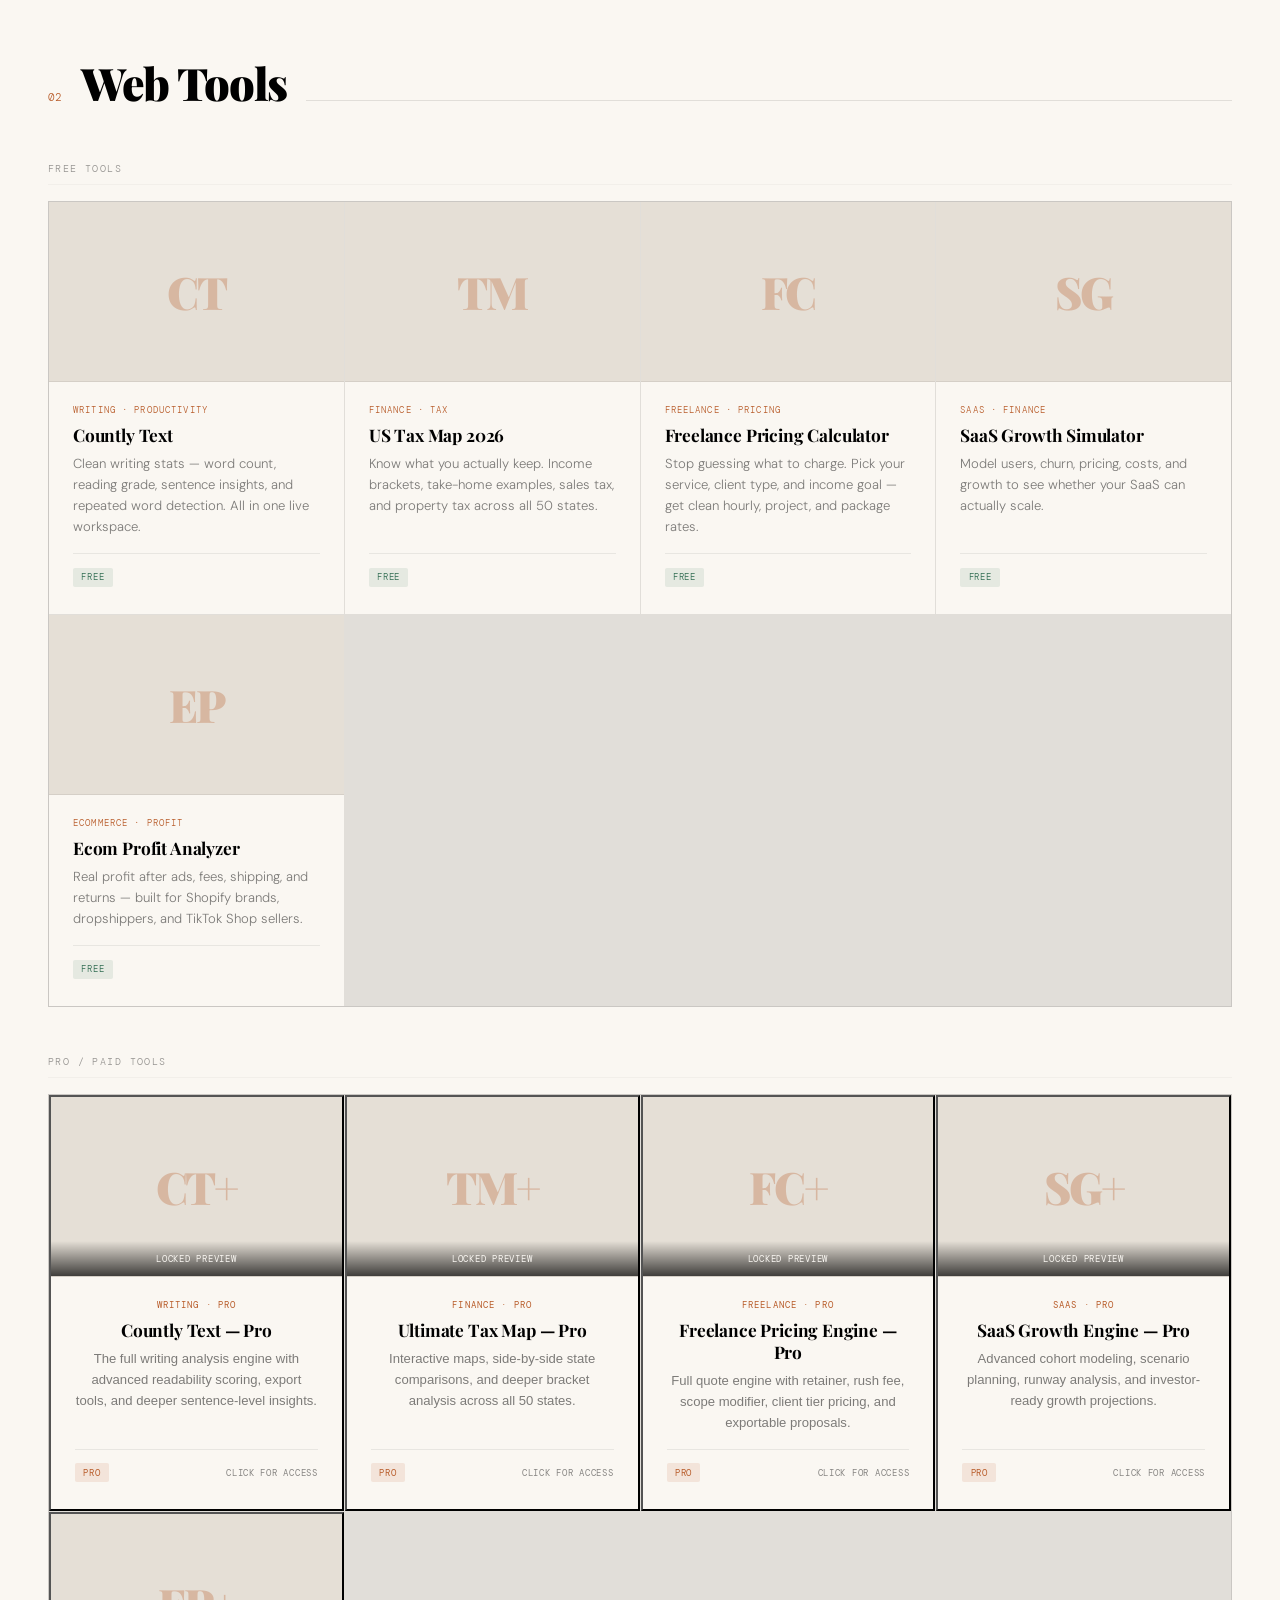
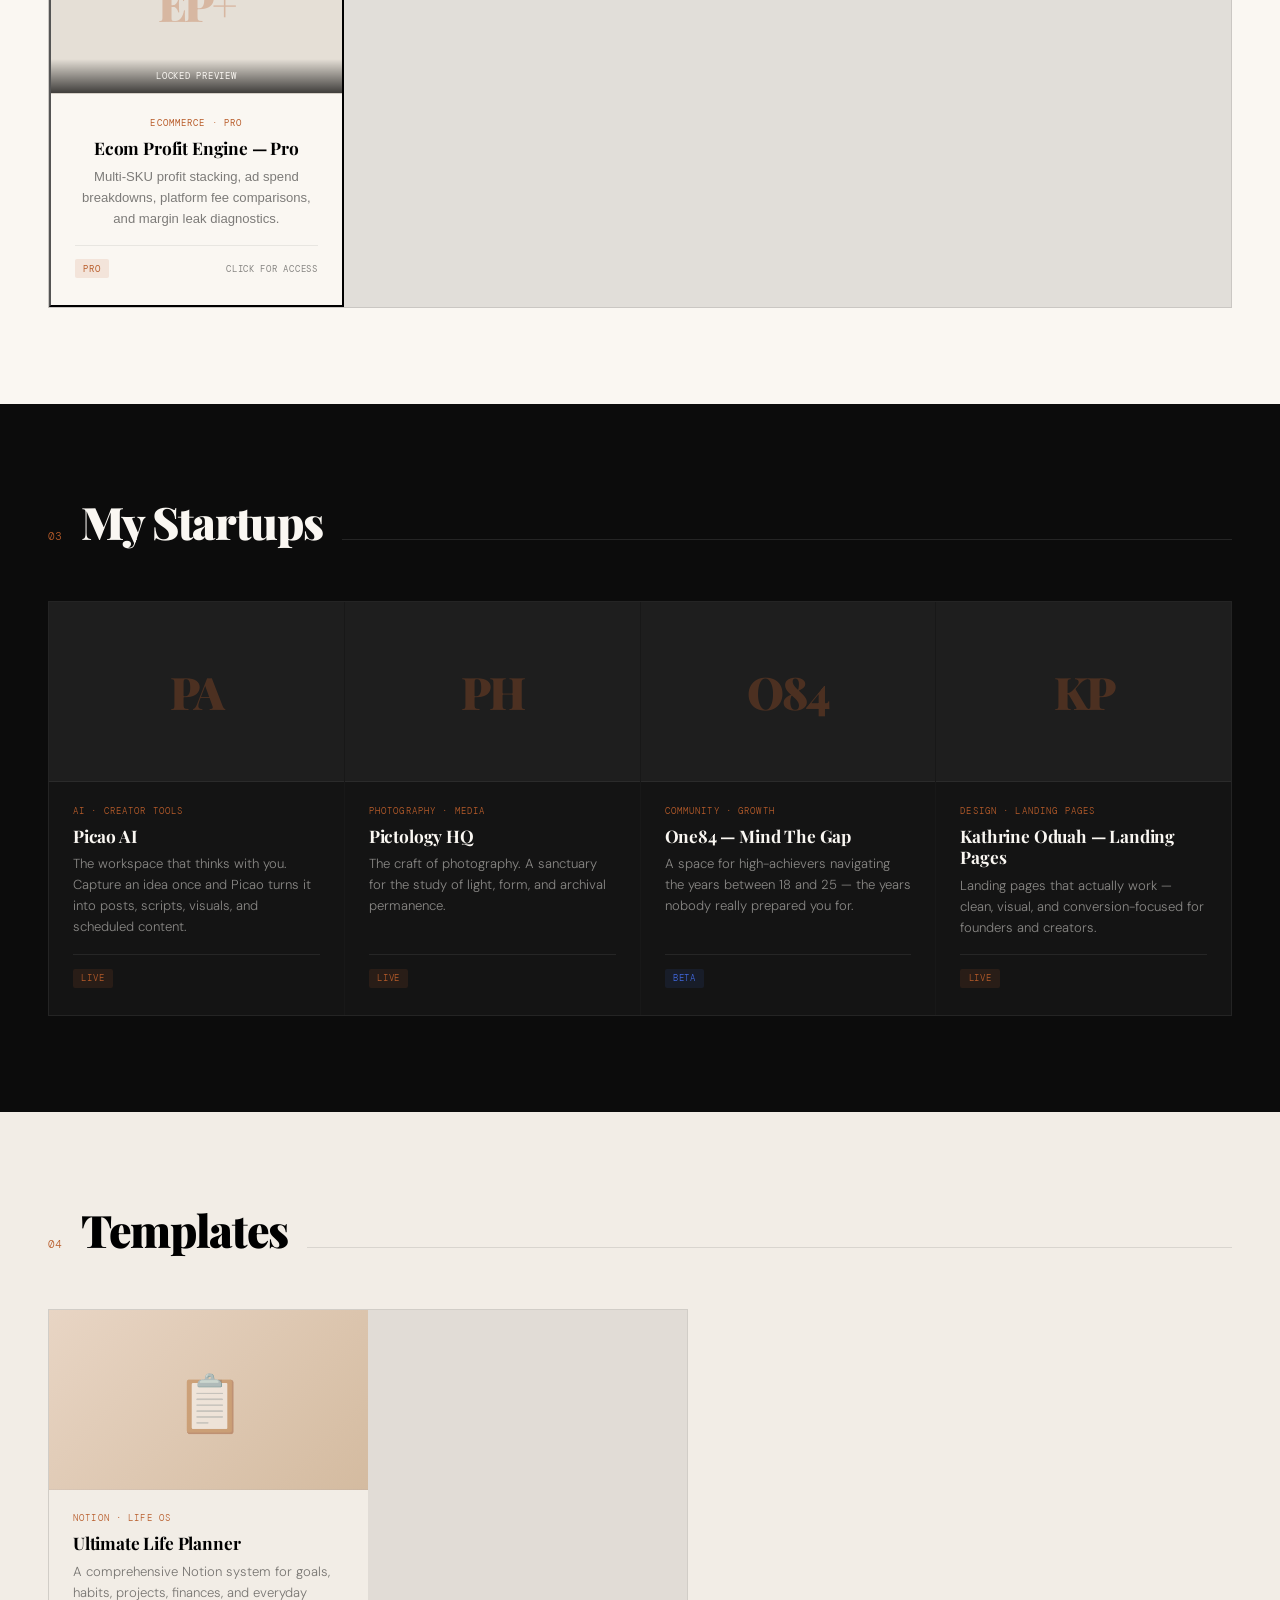
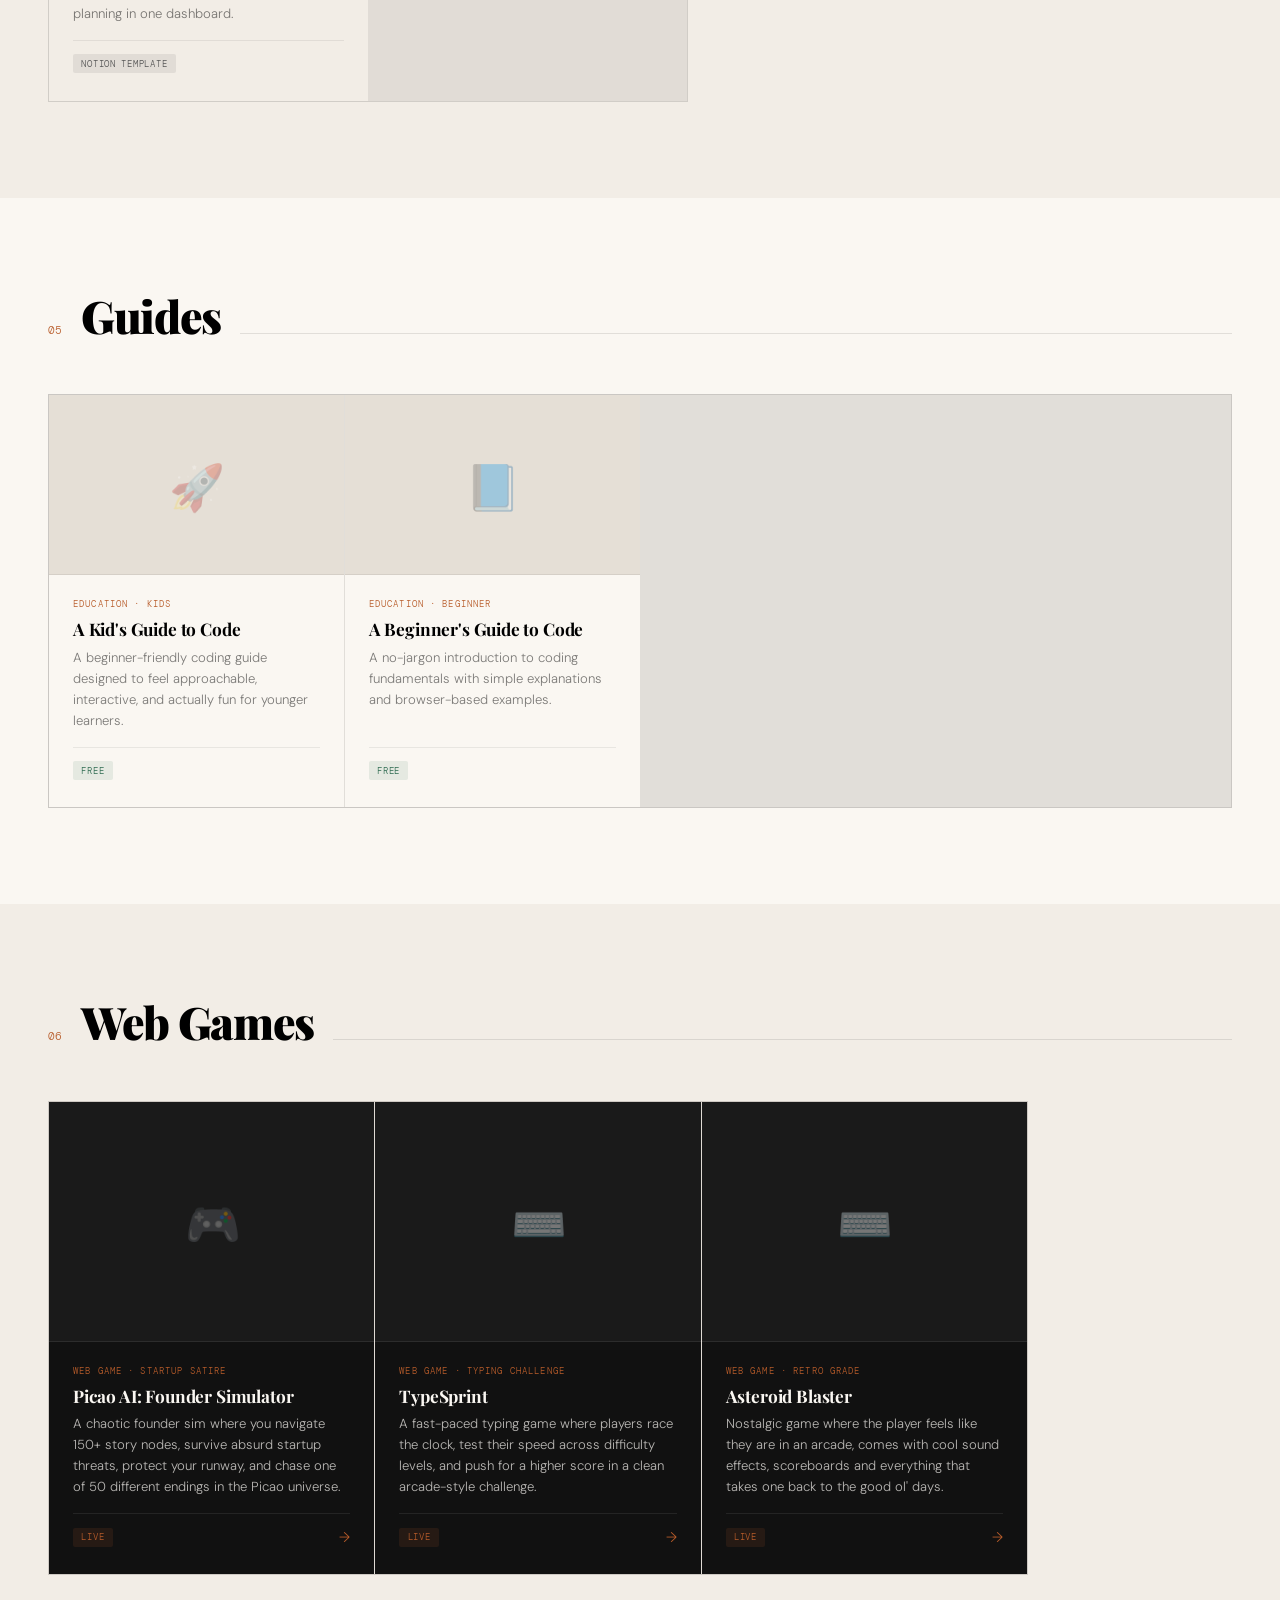
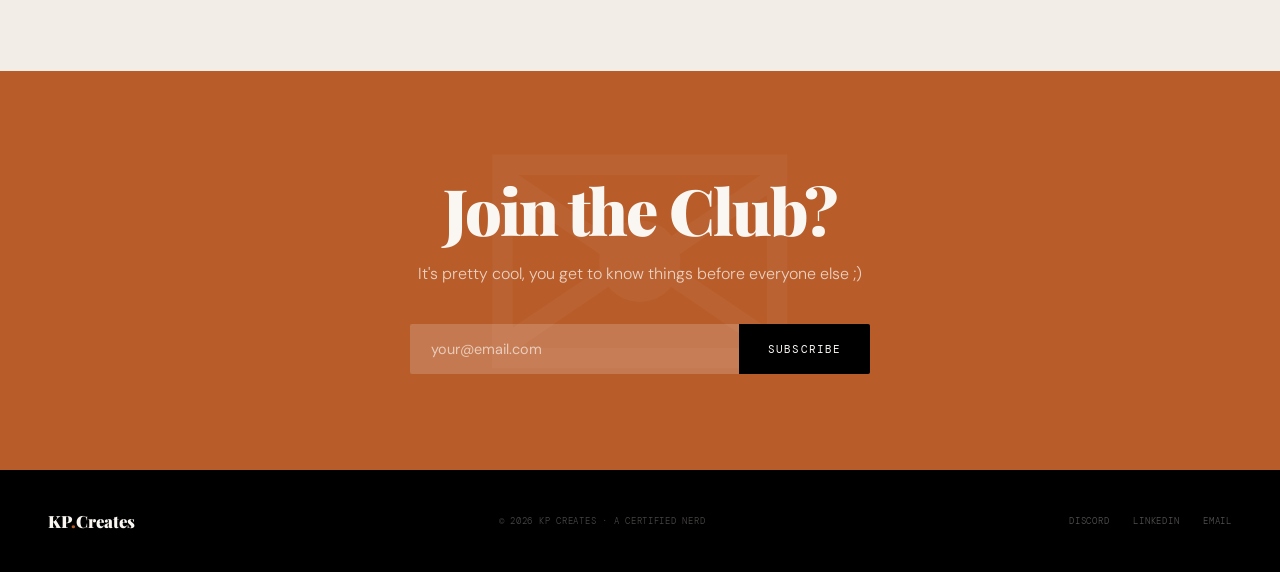
==== commit a4e64736: "Update index.html" ====
--- a/index.html
+++ b/index.html
@@ -1170,7 +1170,7 @@
       <div class="pcard-body" style="background:#111111;color:var(--cream);">
         <div class="pcard-tag">Web Game · Retro Grade</div>
         <div class="pcard-title">Asteroid Blaster</div>
-        <div class="pcard-desc" style="color:rgba(250,247,242,0.72);opacity:1;">Nostalgic game where the player feels like they are in an arcade, comes with cool sound effects, scoreboards and everything that takes one back to the good ol' days</div>
+        <div class="pcard-desc" style="color:rgba(250,247,242,0.72);opacity:1;">Nostalgic game where the player feels like they are in an arcade, comes with cool sound effects, scoreboards and everything that takes one back to the good ol' days.</div>
         <div class="pcard-foot" style="border-top-color:rgba(255,255,255,0.08);">
           <span class="badge b-live">Live</span>
           <span class="pcard-arrow" style="opacity:1;transform:none;">→</span>
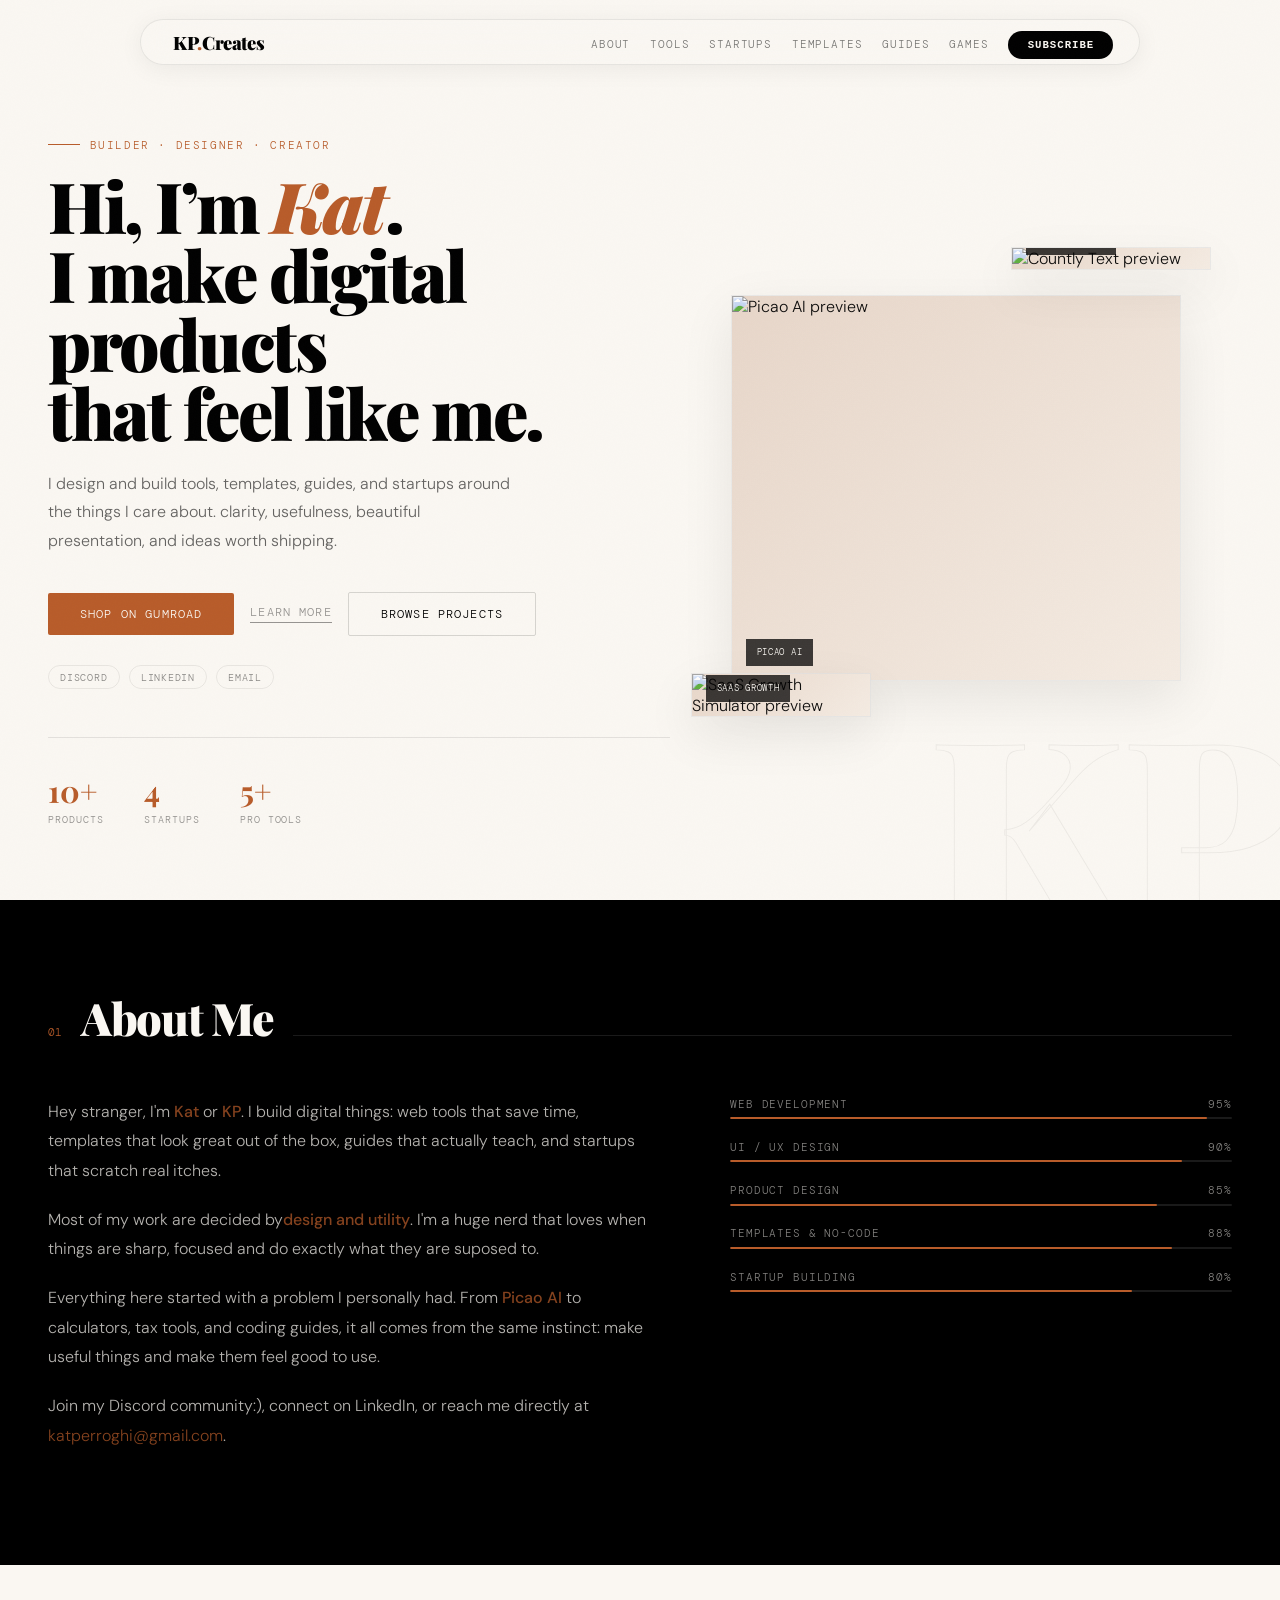
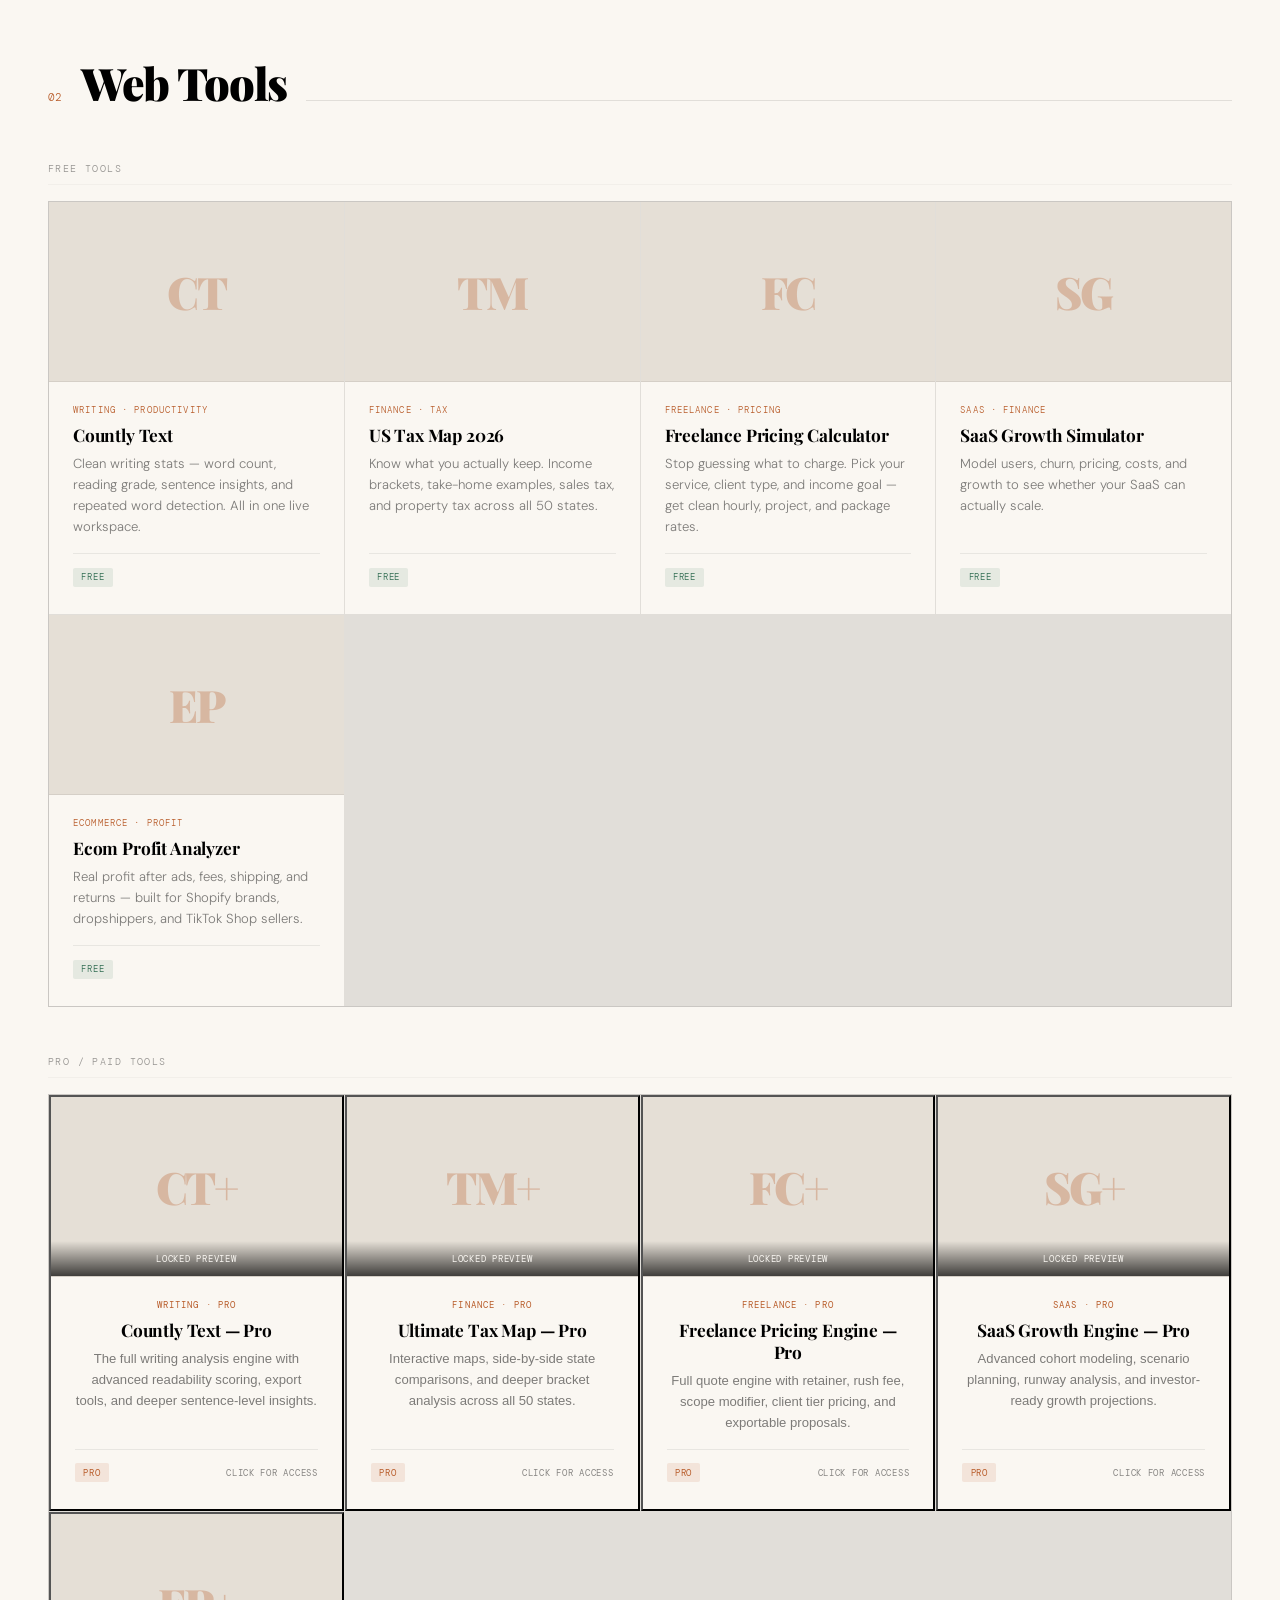
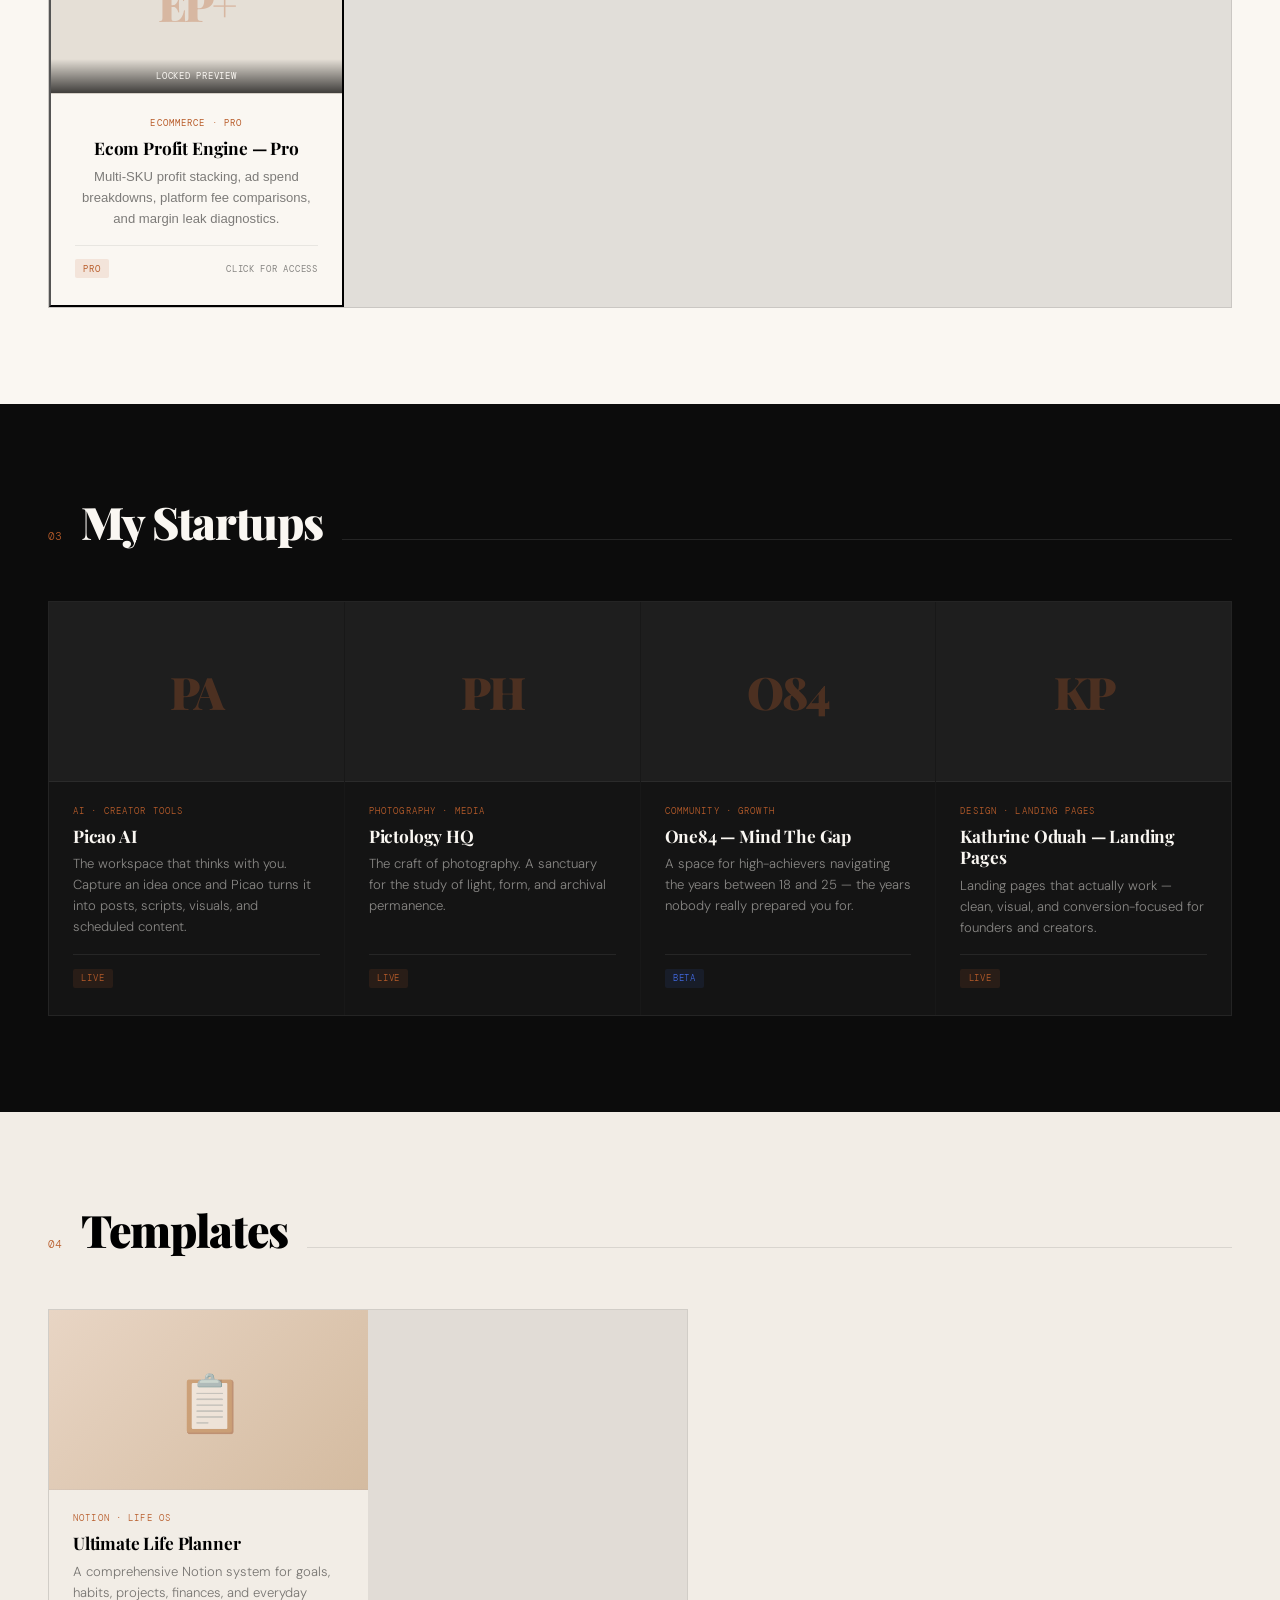
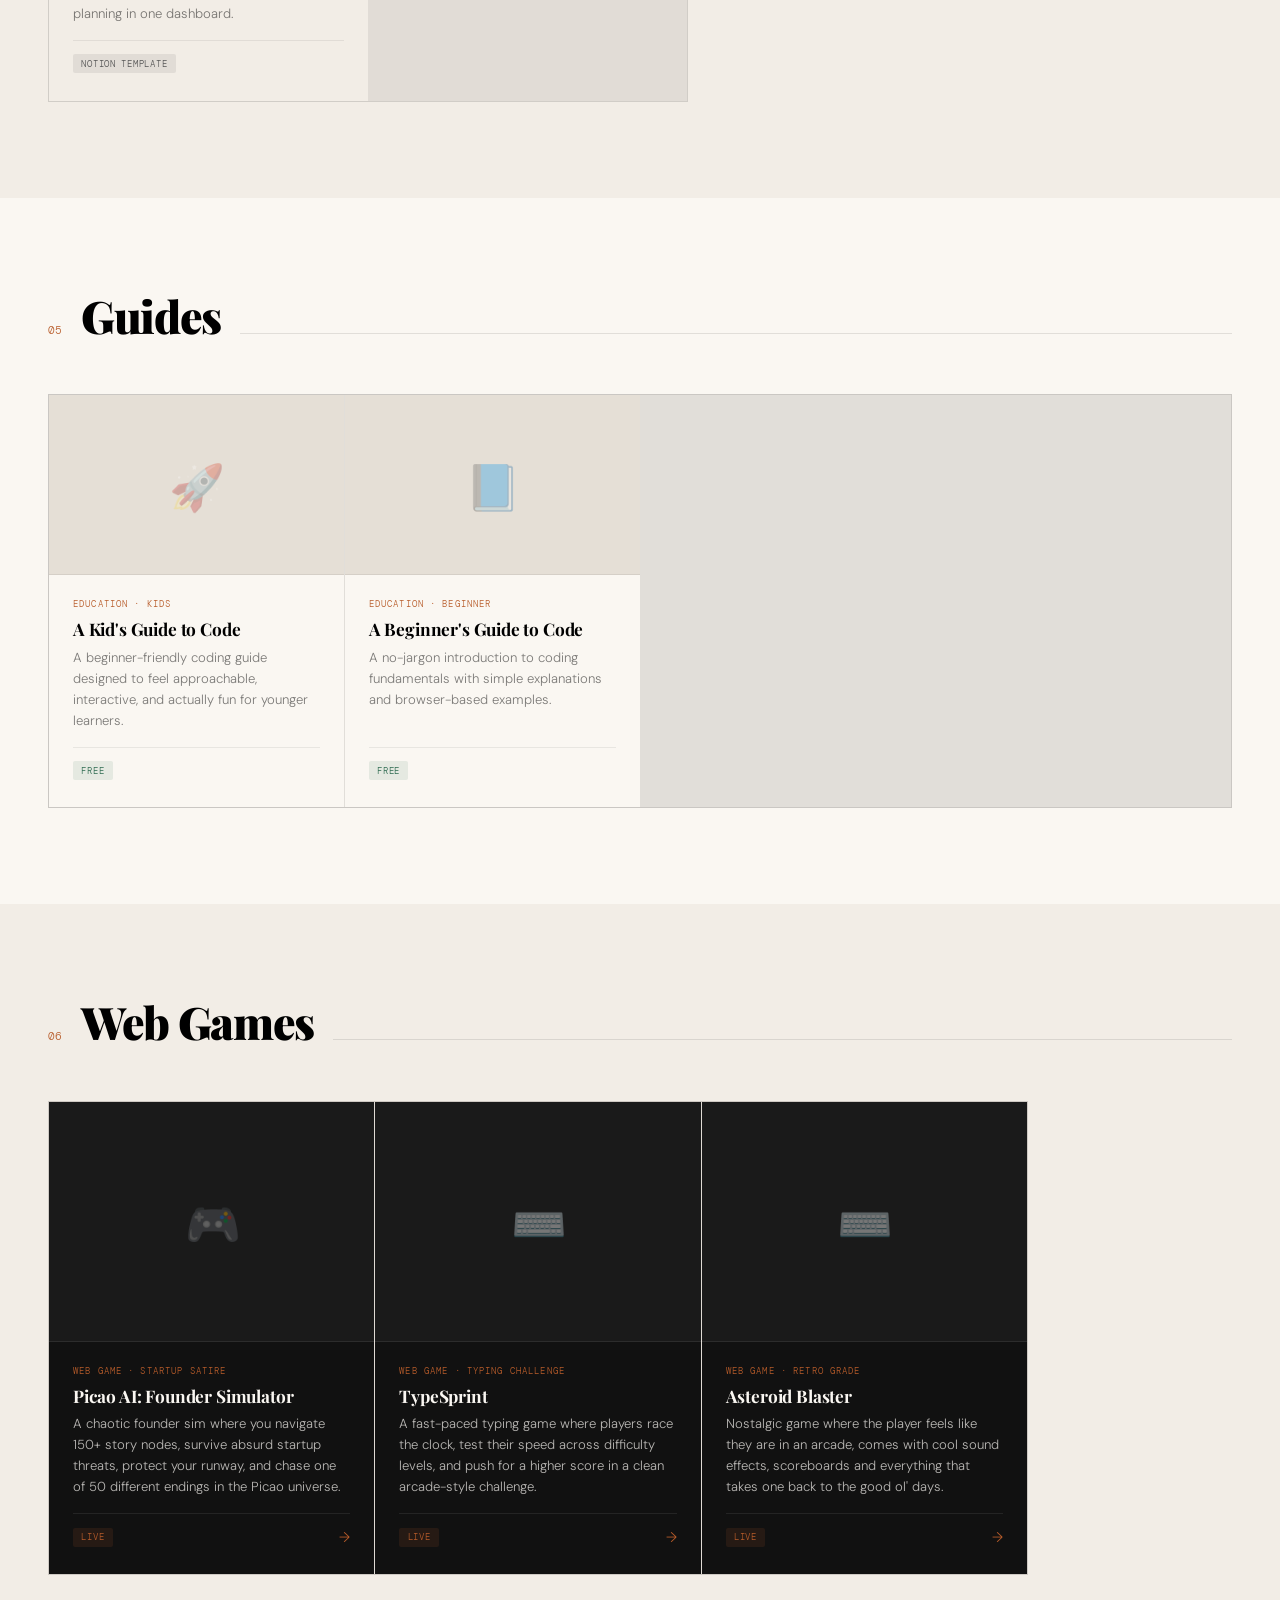
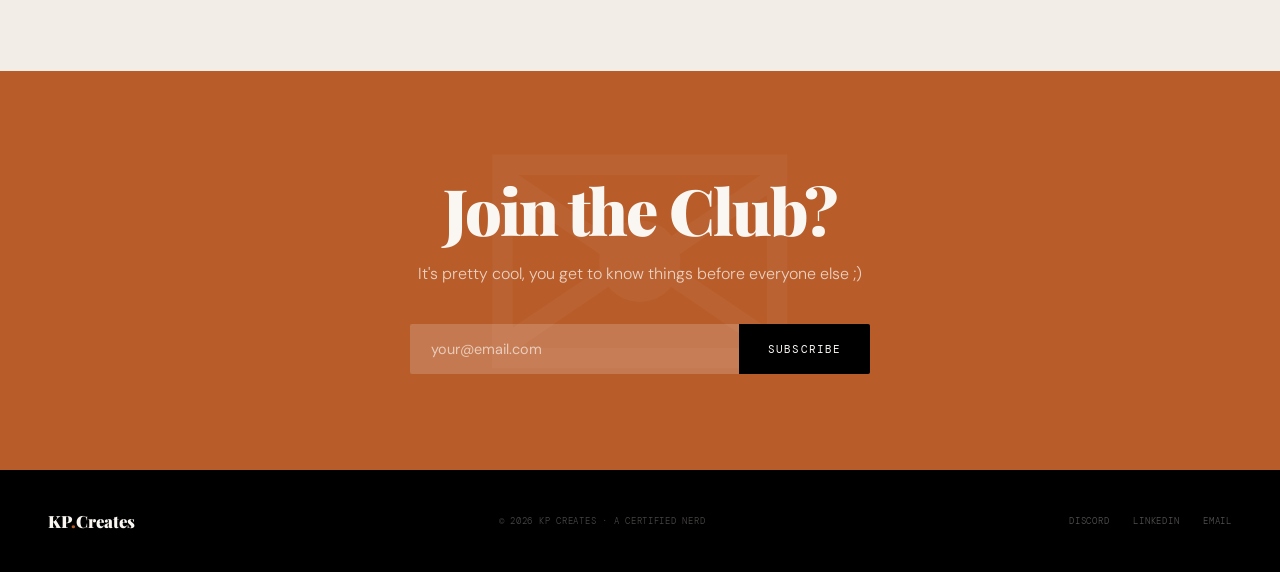
==== commit ca9fa3f0: "Update index.html" ====
--- a/index.html
+++ b/index.html
@@ -55,18 +55,34 @@
   }
 
   nav {
-    position: fixed;
-    top: 0; left: 0; right: 0;
-    z-index: 100;
-    display: flex;
-    align-items: center;
-    justify-content: space-between;
-    padding: 1.1rem 3rem;
-    background: rgba(250,247,242,0.93);
-    backdrop-filter: blur(14px);
-    border-bottom: 1px solid rgba(0,0,0,0.07);
-  }
-
+  position: fixed;
+  /* Centers the pill and moves it down from the top */
+  top: 1.2rem; 
+  left: 50%;
+  transform: translateX(-50%);
+  z-index: 100;
+  
+  display: flex;
+  align-items: center;
+  justify-content: space-between;
+  
+  /* Sizing: prevents it from touching screen edges on mobile */
+  width: min(1000px, calc(100% - 2rem));
+  padding: 0.6rem 1.6rem 0.6rem 2rem;
+  
+  /* The Pill Shape */
+  border-radius: 50px; 
+  
+  /* Glassmorphism Effect */
+  background: rgba(250, 247, 242, 0.85);
+  backdrop-filter: blur(16px);
+  -webkit-backdrop-filter: blur(16px);
+  
+  /* Border and Floating Shadow */
+  border: 1px solid rgba(0, 0, 0, 0.08);
+  box-shadow: 0 4px 24px rgba(0, 0, 0, 0.06);
+  transition: all 0.3s ease;
+}
   .nav-logo {
     font-family: var(--serif);
     font-size: 1.15rem;
@@ -78,11 +94,12 @@
 
   .nav-logo span { color: var(--orange); }
 
-  .nav-links {
-    display: flex;
-    gap: 1.8rem;
-    list-style: none;
-  }
+ .nav-links {
+  display: flex;
+  gap: 1.2rem; /* Reduced from 1.8rem to fit the pill shape */
+  list-style: none;
+  align-items: center;
+}
 
   .nav-links a {
     position: relative;
@@ -117,14 +134,15 @@
     transform: scaleX(1);
   }
 
-  .nav-sub {
-    background: var(--black);
-    color: var(--cream) !important;
-    opacity: 1 !important;
-    padding: 0.45rem 1rem !important;
-    border-radius: 2px;
-    transition: background 0.2s !important, transform 0.16s !important;
-  }
+ .nav-sub {
+  background: var(--black);
+  color: var(--cream) !important;
+  opacity: 1 !important;
+  padding: 0.5rem 1.2rem !important;
+  border-radius: 30px; /* Changed from 2px to 30px for the capsule look */
+  font-weight: 700;
+  transition: all 0.2s ease !important;
+}
 
   .nav-sub::after { display: none; }
   .nav-sub:hover { background: var(--orange) !important; transform: translateY(-1px); }
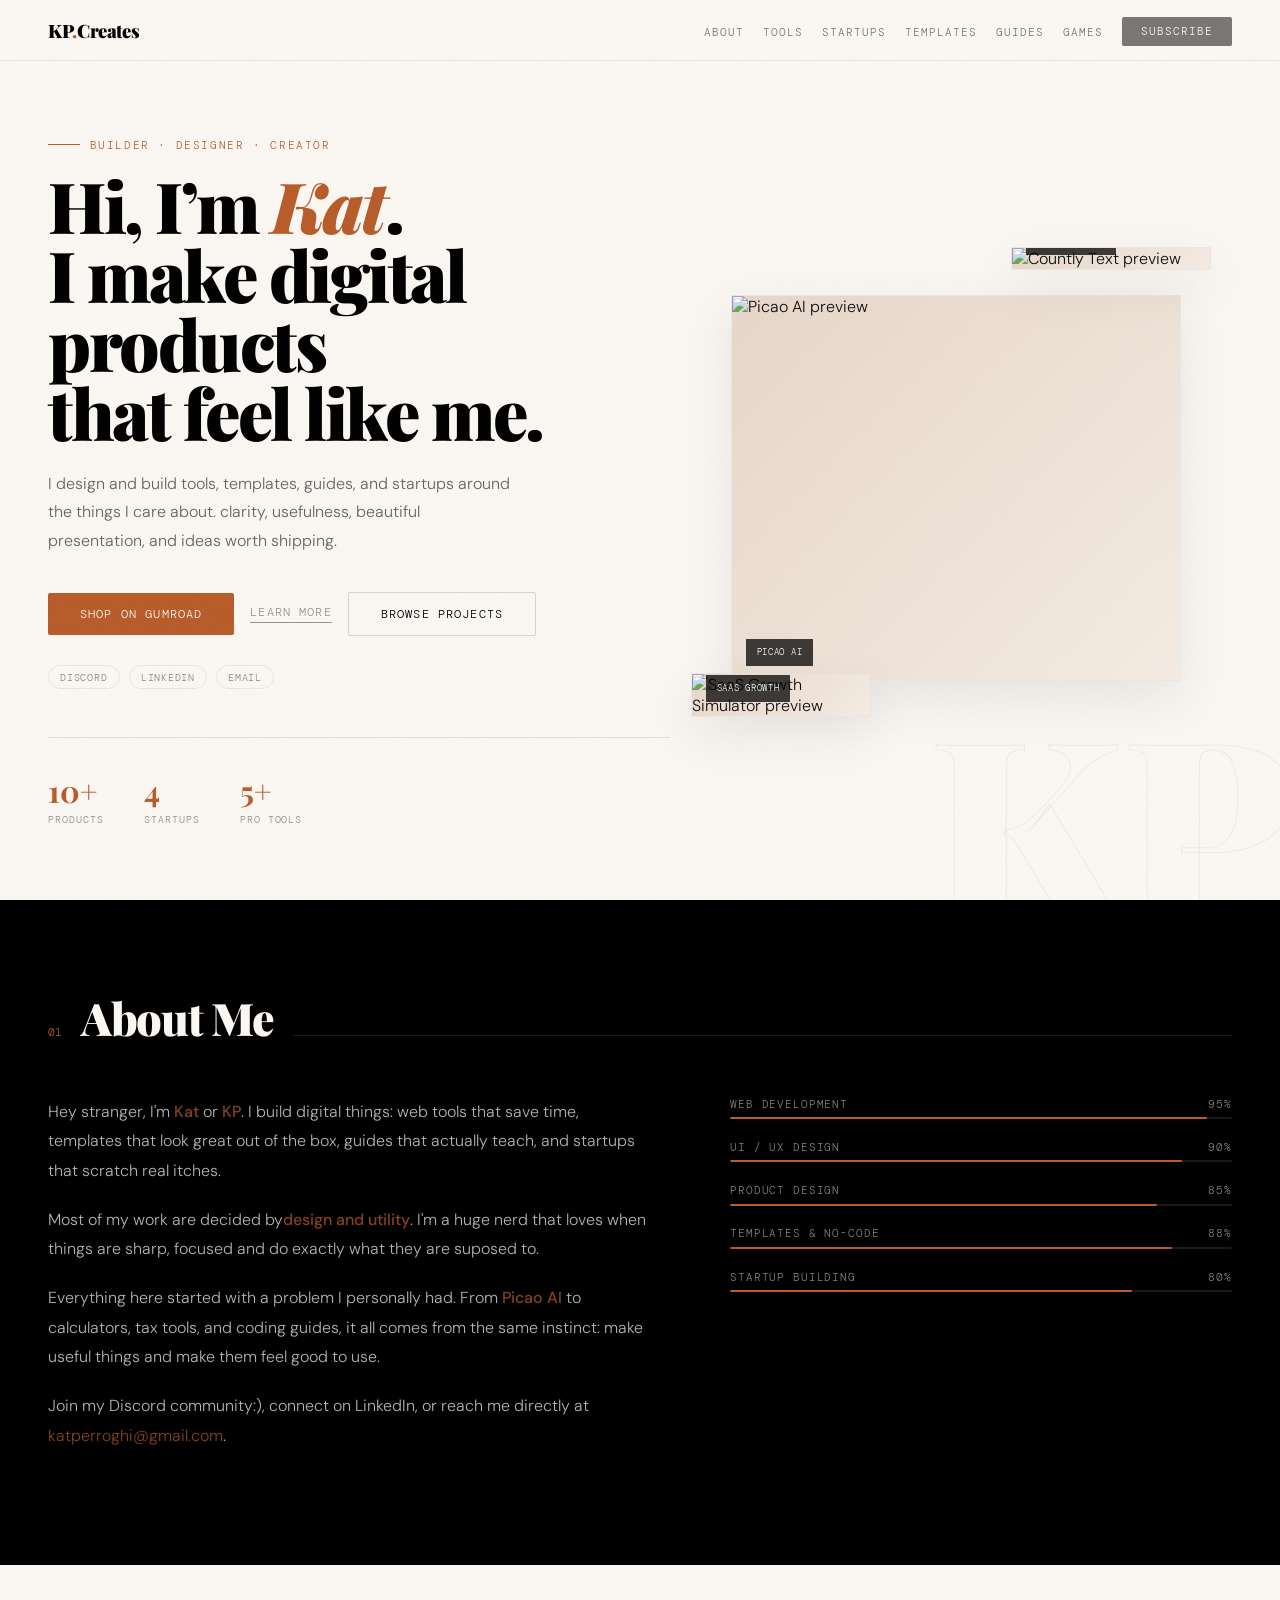
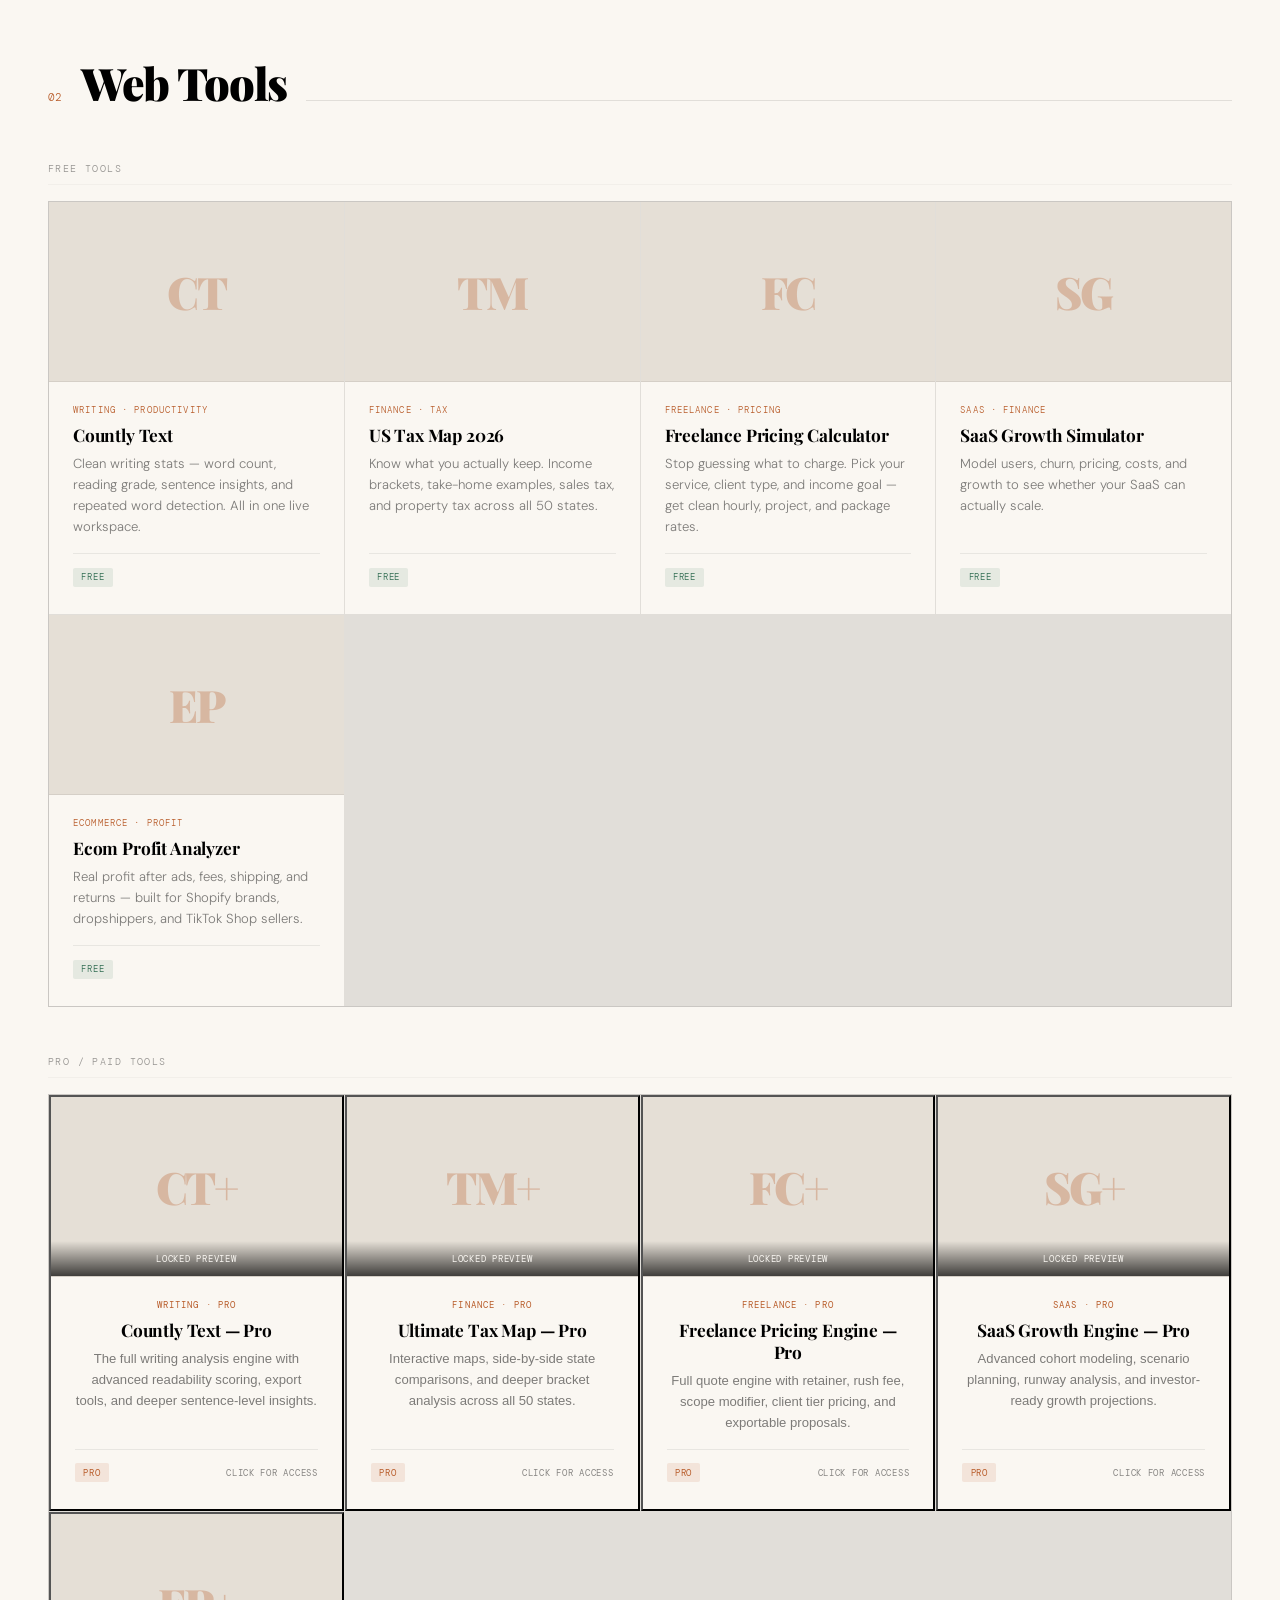
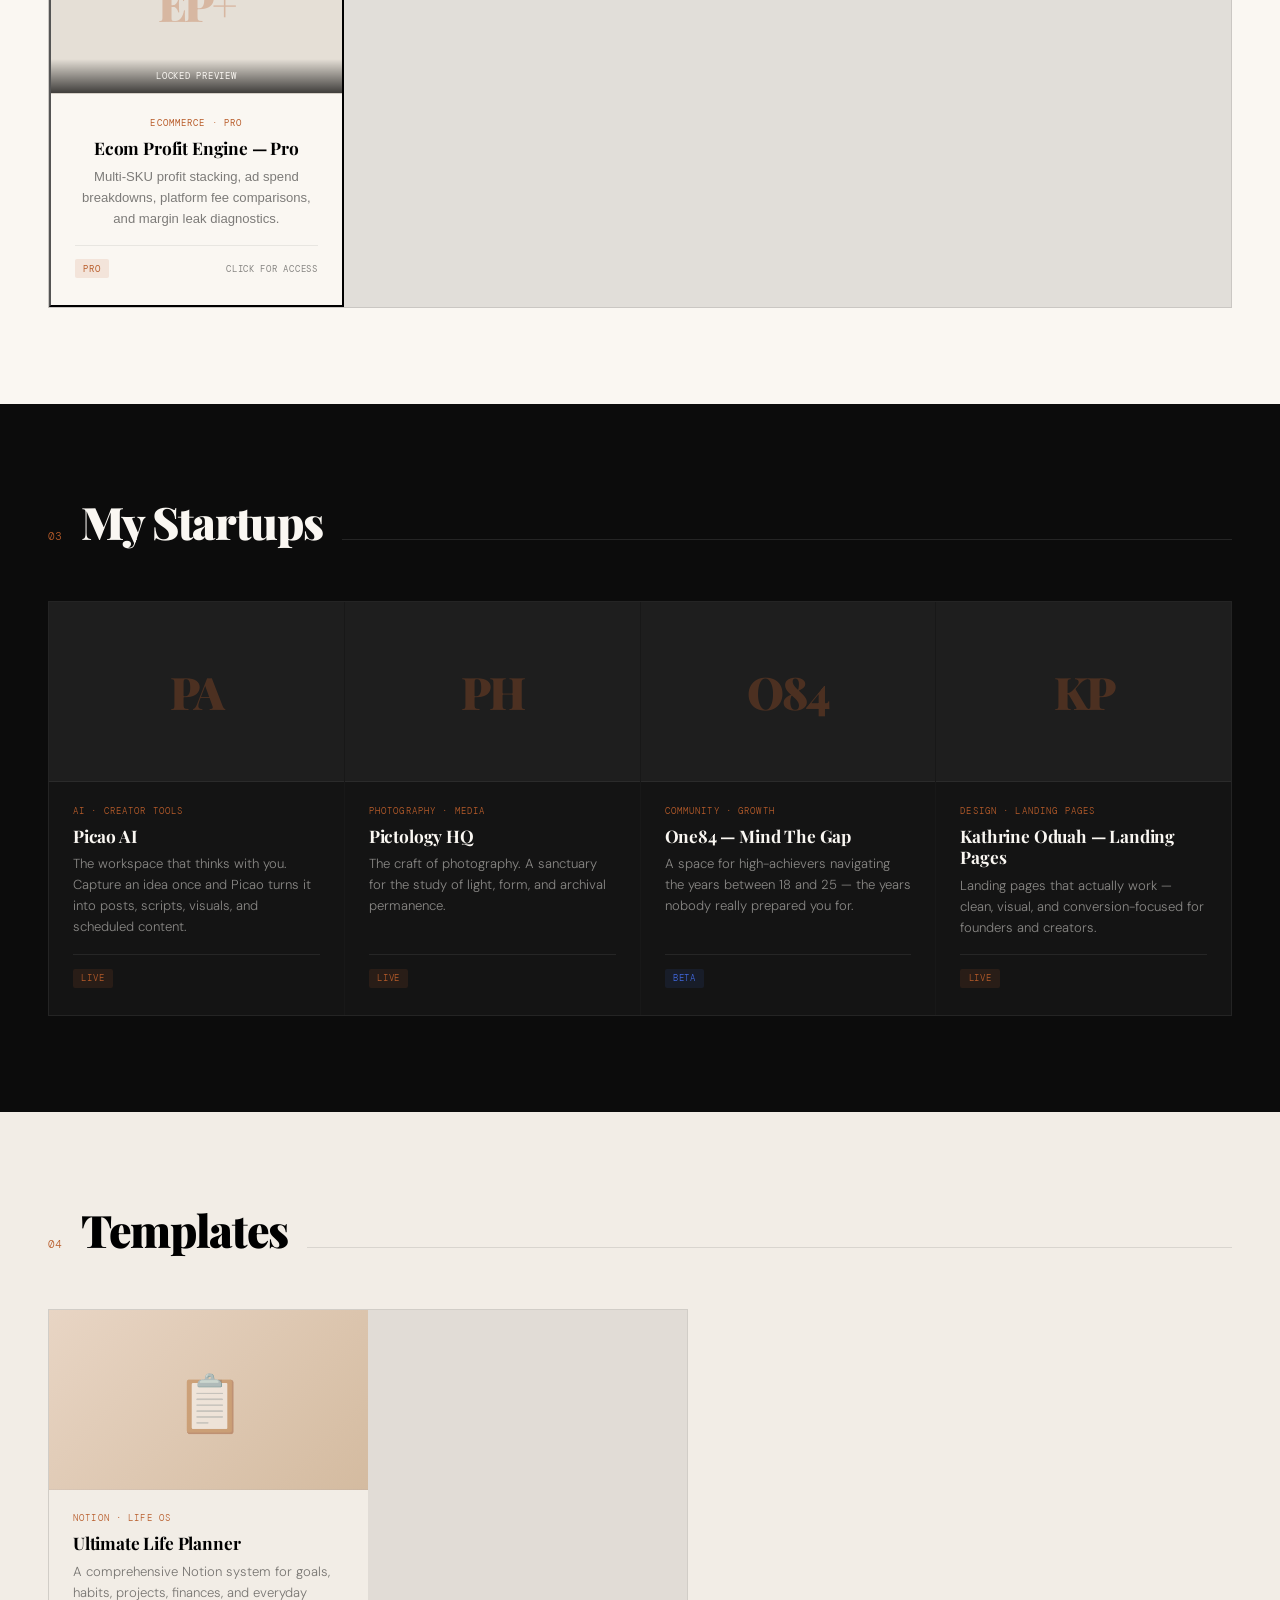
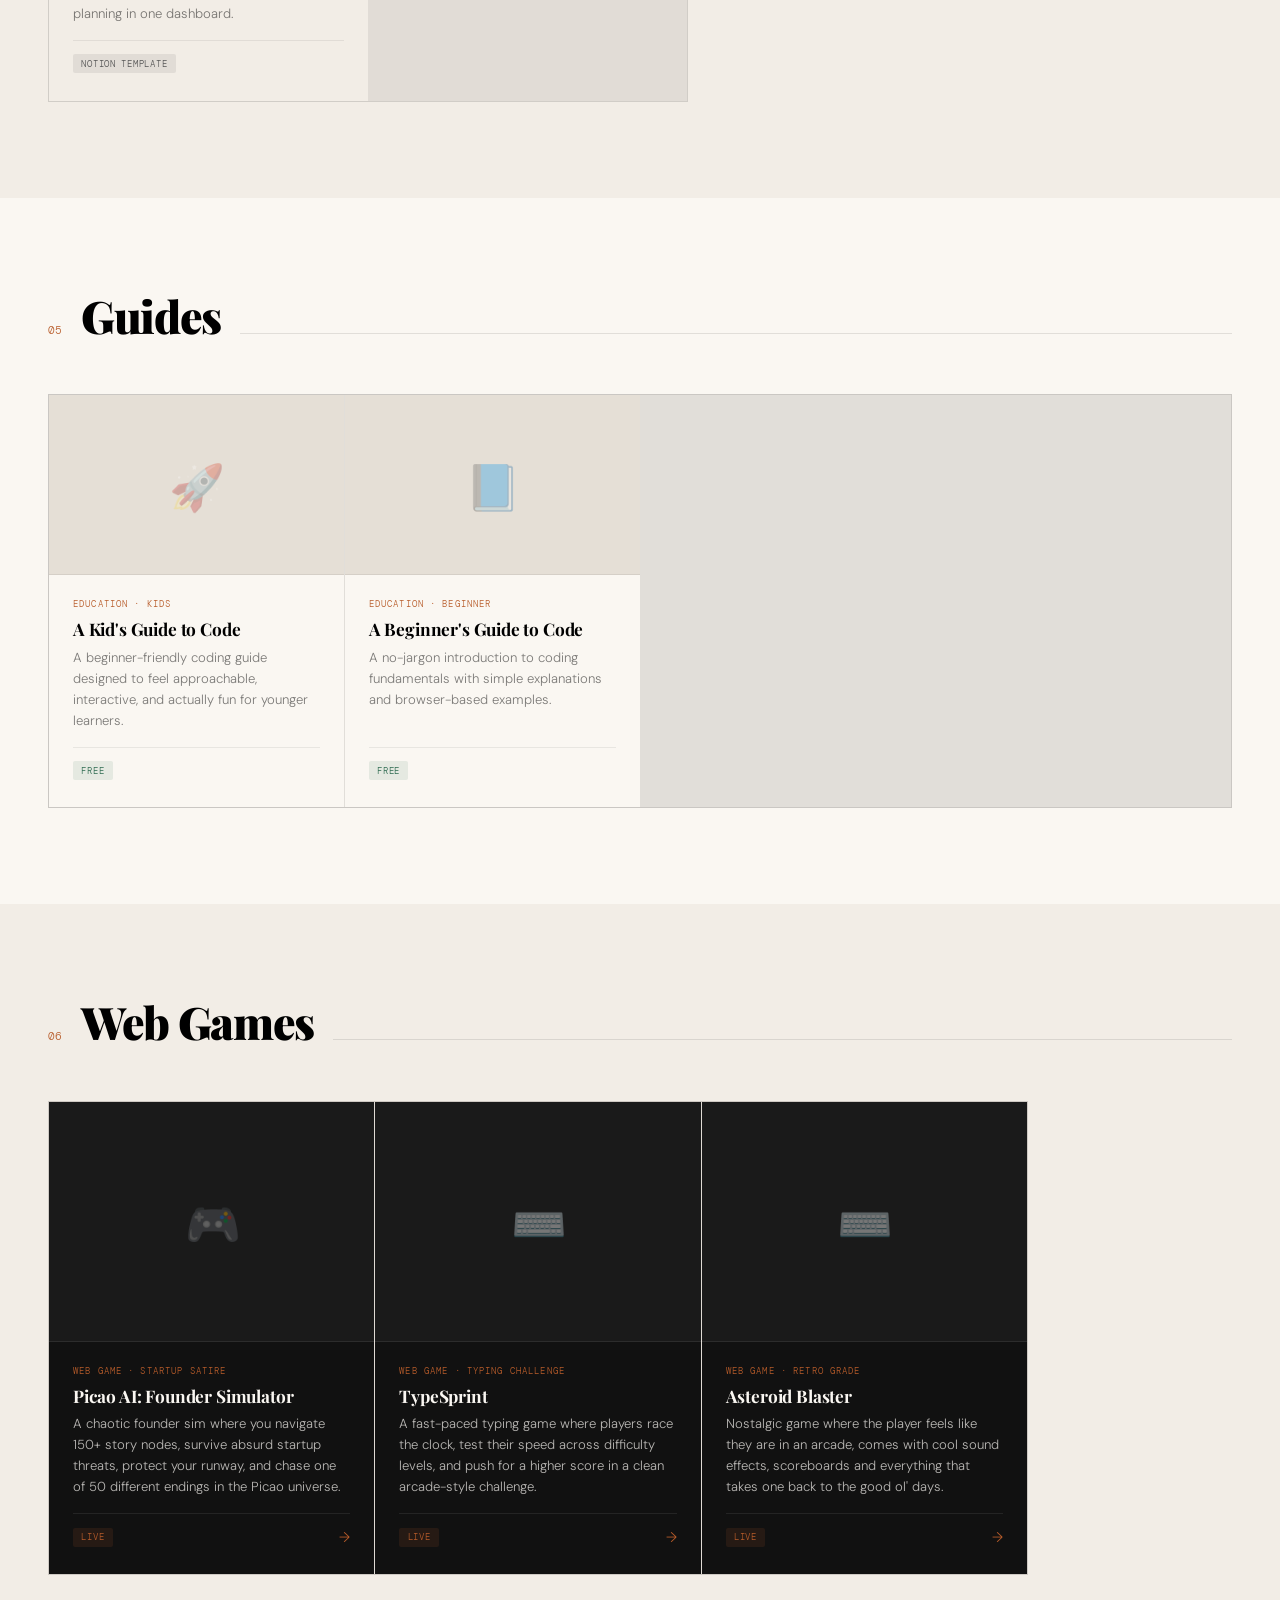
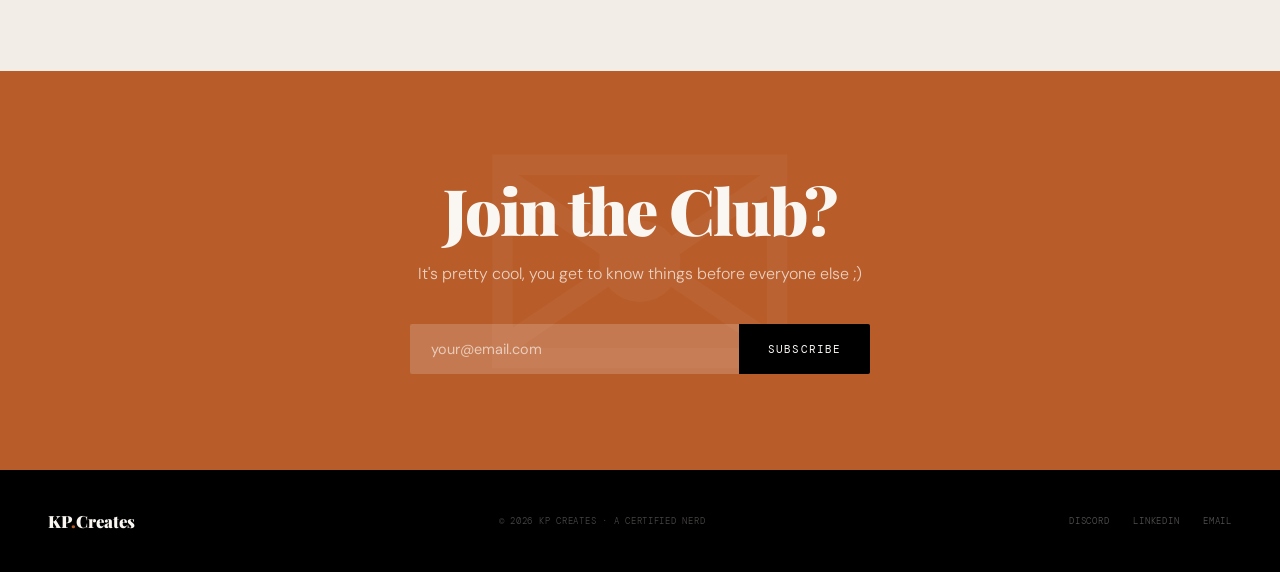
==== commit bf74bcda: "Update index.html" ====
--- a/index.html
+++ b/index.html
@@ -54,35 +54,43 @@
     transition: width 0.08s linear;
   }
 
-  nav {
-  position: fixed;
-  /* Centers the pill and moves it down from the top */
-  top: 1.2rem; 
-  left: 50%;
-  transform: translateX(-50%);
-  z-index: 100;
-  
-  display: flex;
-  align-items: center;
-  justify-content: space-between;
-  
-  /* Sizing: prevents it from touching screen edges on mobile */
-  width: min(1000px, calc(100% - 2rem));
-  padding: 0.6rem 1.6rem 0.6rem 2rem;
-  
-  /* The Pill Shape */
-  border-radius: 50px; 
-  
-  /* Glassmorphism Effect */
-  background: rgba(250, 247, 242, 0.85);
-  backdrop-filter: blur(16px);
-  -webkit-backdrop-filter: blur(16px);
-  
-  /* Border and Floating Shadow */
-  border: 1px solid rgba(0, 0, 0, 0.08);
-  box-shadow: 0 4px 24px rgba(0, 0, 0, 0.06);
-  transition: all 0.3s ease;
-}
+ nav {
+    /* 1. Default State: Full width bar at the very top */
+    position: fixed;
+    top: 0; 
+    left: 0;
+    right: 0;
+    width: 100%;
+    padding: 1.1rem 3rem;
+    background: rgba(250,247,242,0.93);
+    backdrop-filter: blur(14px);
+    border-bottom: 1px solid rgba(0,0,0,0.07);
+    z-index: 100;
+    display: flex;
+    align-items: center;
+    justify-content: space-between;
+    
+    /* Smoothly animate the change between bar and pill */
+    transition: all 0.4s cubic-bezier(0.4, 0, 0.2, 1);
+  }
+
+  /* 2. Scrolled State: Transforms into the Floating Pill */
+  nav.scrolled {
+    top: 1.2rem; 
+    left: 50%;
+    right: auto;
+    transform: translateX(-50%);
+    
+    /* Pill Shape & Size */
+    width: min(1000px, calc(100% - 2rem));
+    padding: 0.6rem 1.6rem 0.6rem 2rem;
+    border-radius: 50px; 
+    
+    /* Appearance */
+    background: rgba(250, 247, 242, 0.85);
+    border: 1px solid rgba(0, 0, 0, 0.08);
+    box-shadow: 0 4px 24px rgba(0, 0, 0, 0.06);
+  }
   .nav-logo {
     font-family: var(--serif);
     font-size: 1.15rem;
@@ -135,14 +143,17 @@
   }
 
  .nav-sub {
-  background: var(--black);
-  color: var(--cream) !important;
-  opacity: 1 !important;
-  padding: 0.5rem 1.2rem !important;
-  border-radius: 30px; /* Changed from 2px to 30px for the capsule look */
-  font-weight: 700;
-  transition: all 0.2s ease !important;
-}
+    background: var(--black);
+    color: var(--cream) !important;
+    padding: 0.45rem 1.2rem !important;
+    border-radius: 2px; /* Starts square */
+    transition: all 0.3s ease !important;
+  }
+
+  /* Turns into a capsule when the nav is a pill */
+  nav.scrolled .nav-sub {
+    border-radius: 30px;
+  }
 
   .nav-sub::after { display: none; }
   .nav-sub:hover { background: var(--orange) !important; transform: translateY(-1px); }
@@ -1304,6 +1315,16 @@
   window.addEventListener('keydown', (e) => {
     if (e.key === 'Escape') shutModal();
   });
+// Trigger the transformation from Bar to Pill
+  const navElement = document.querySelector('nav');
+  
+  window.addEventListener('scroll', () => {
+    if (window.scrollY > 20) {
+      navElement.classList.add('scrolled');
+    } else {
+      navElement.classList.remove('scrolled');
+    }
+  });
 </script>
 </body>
 </html>
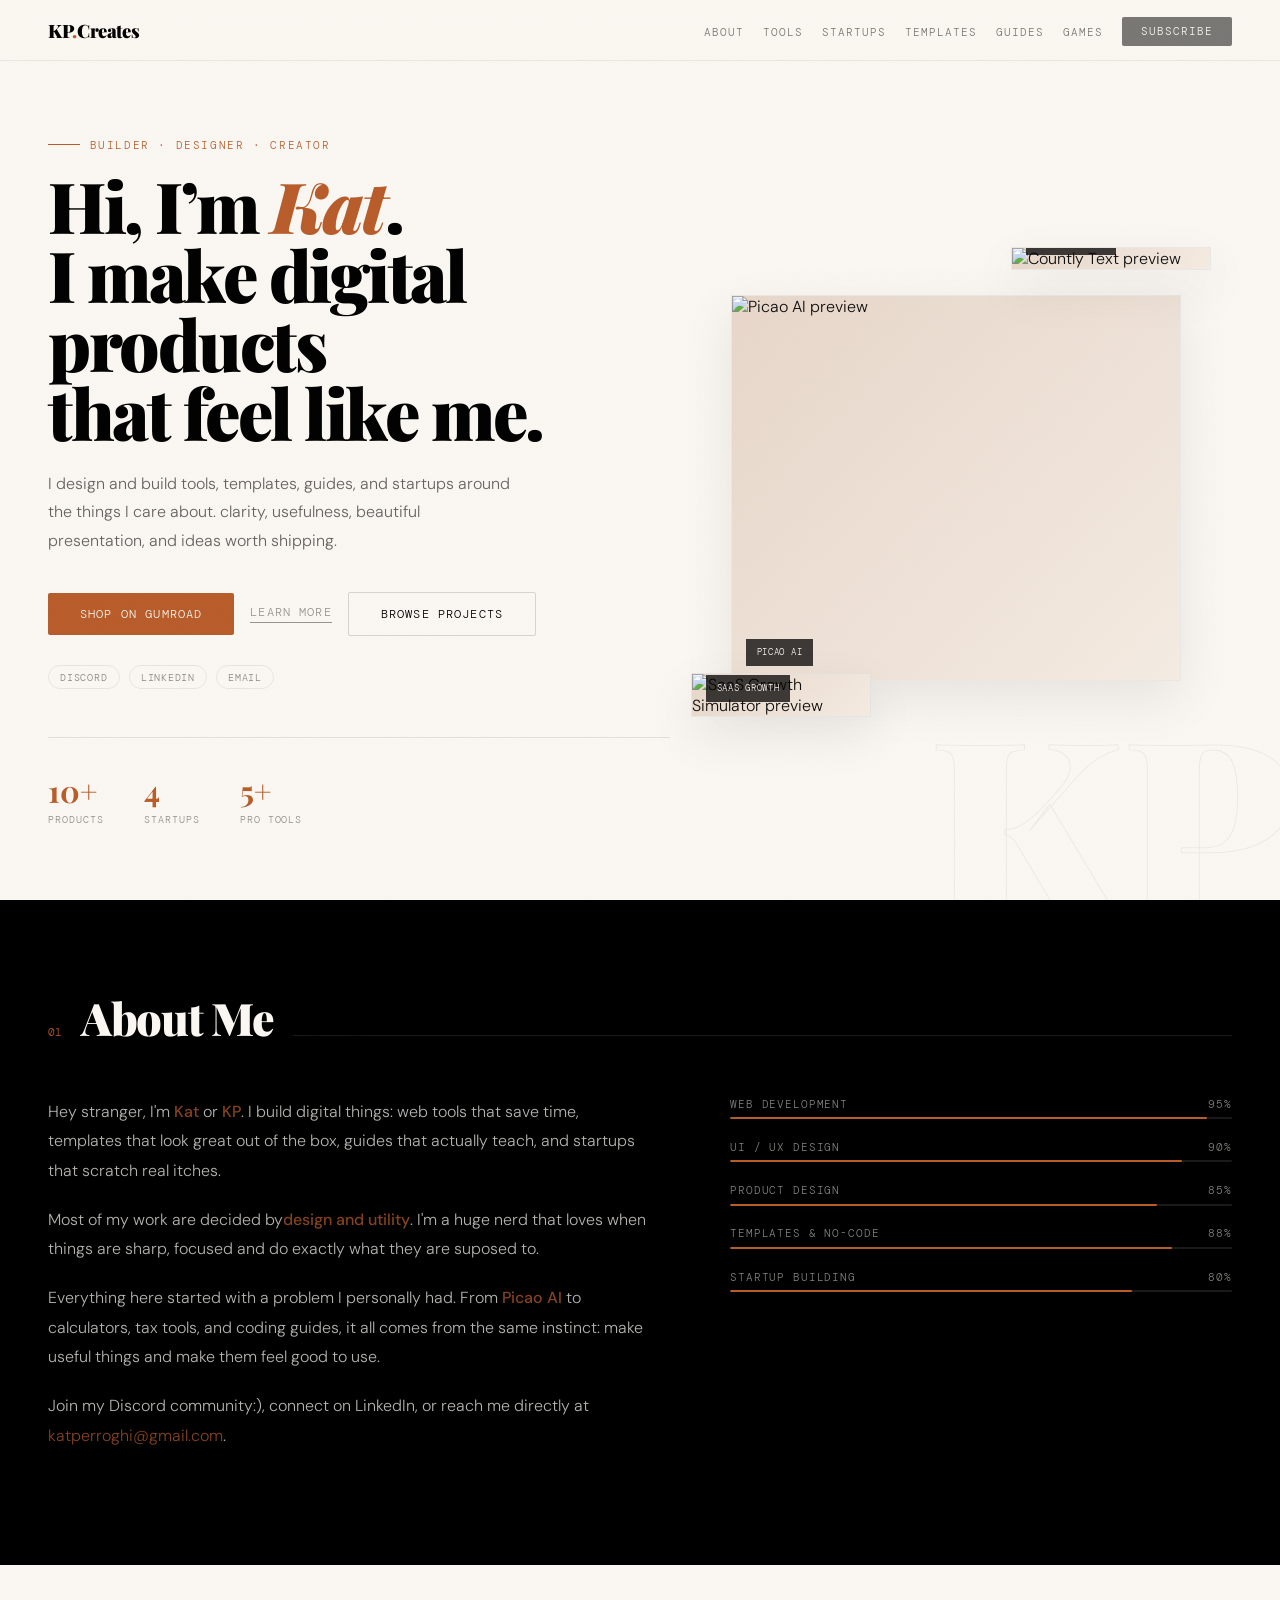
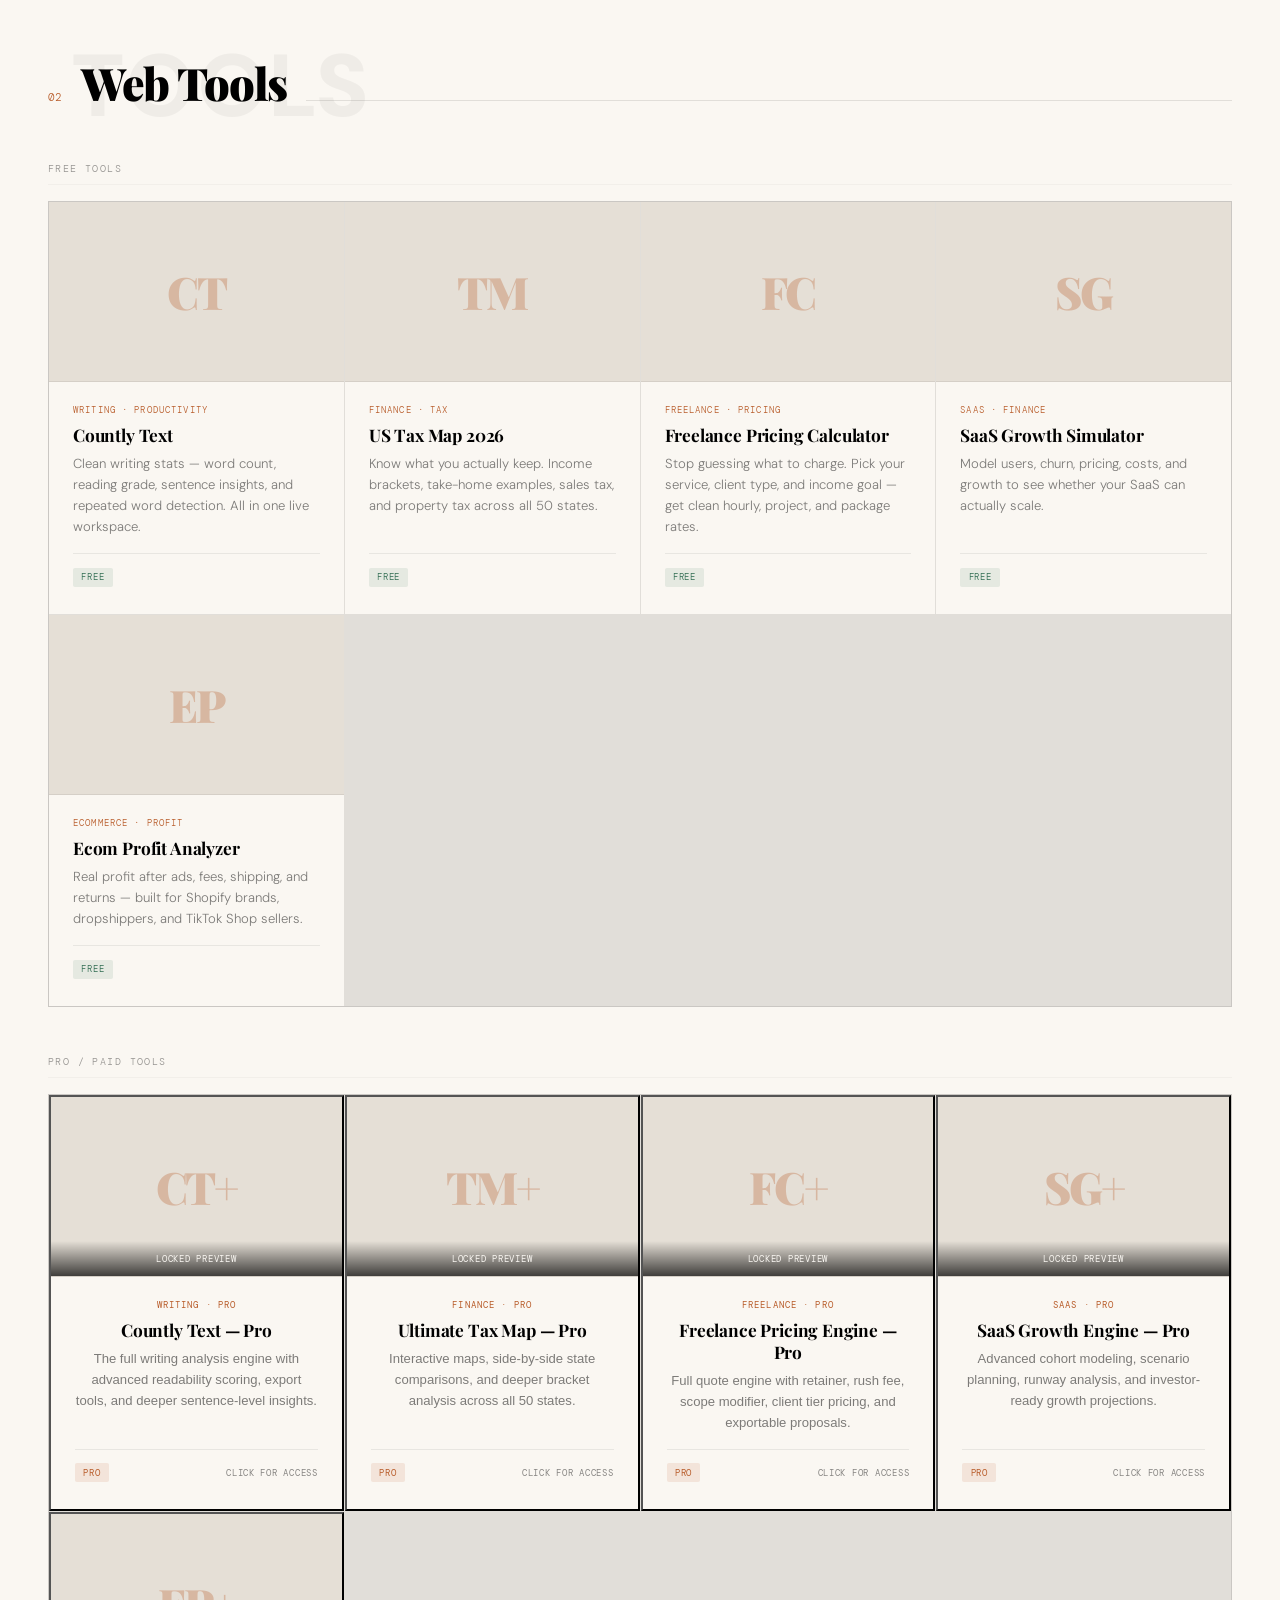
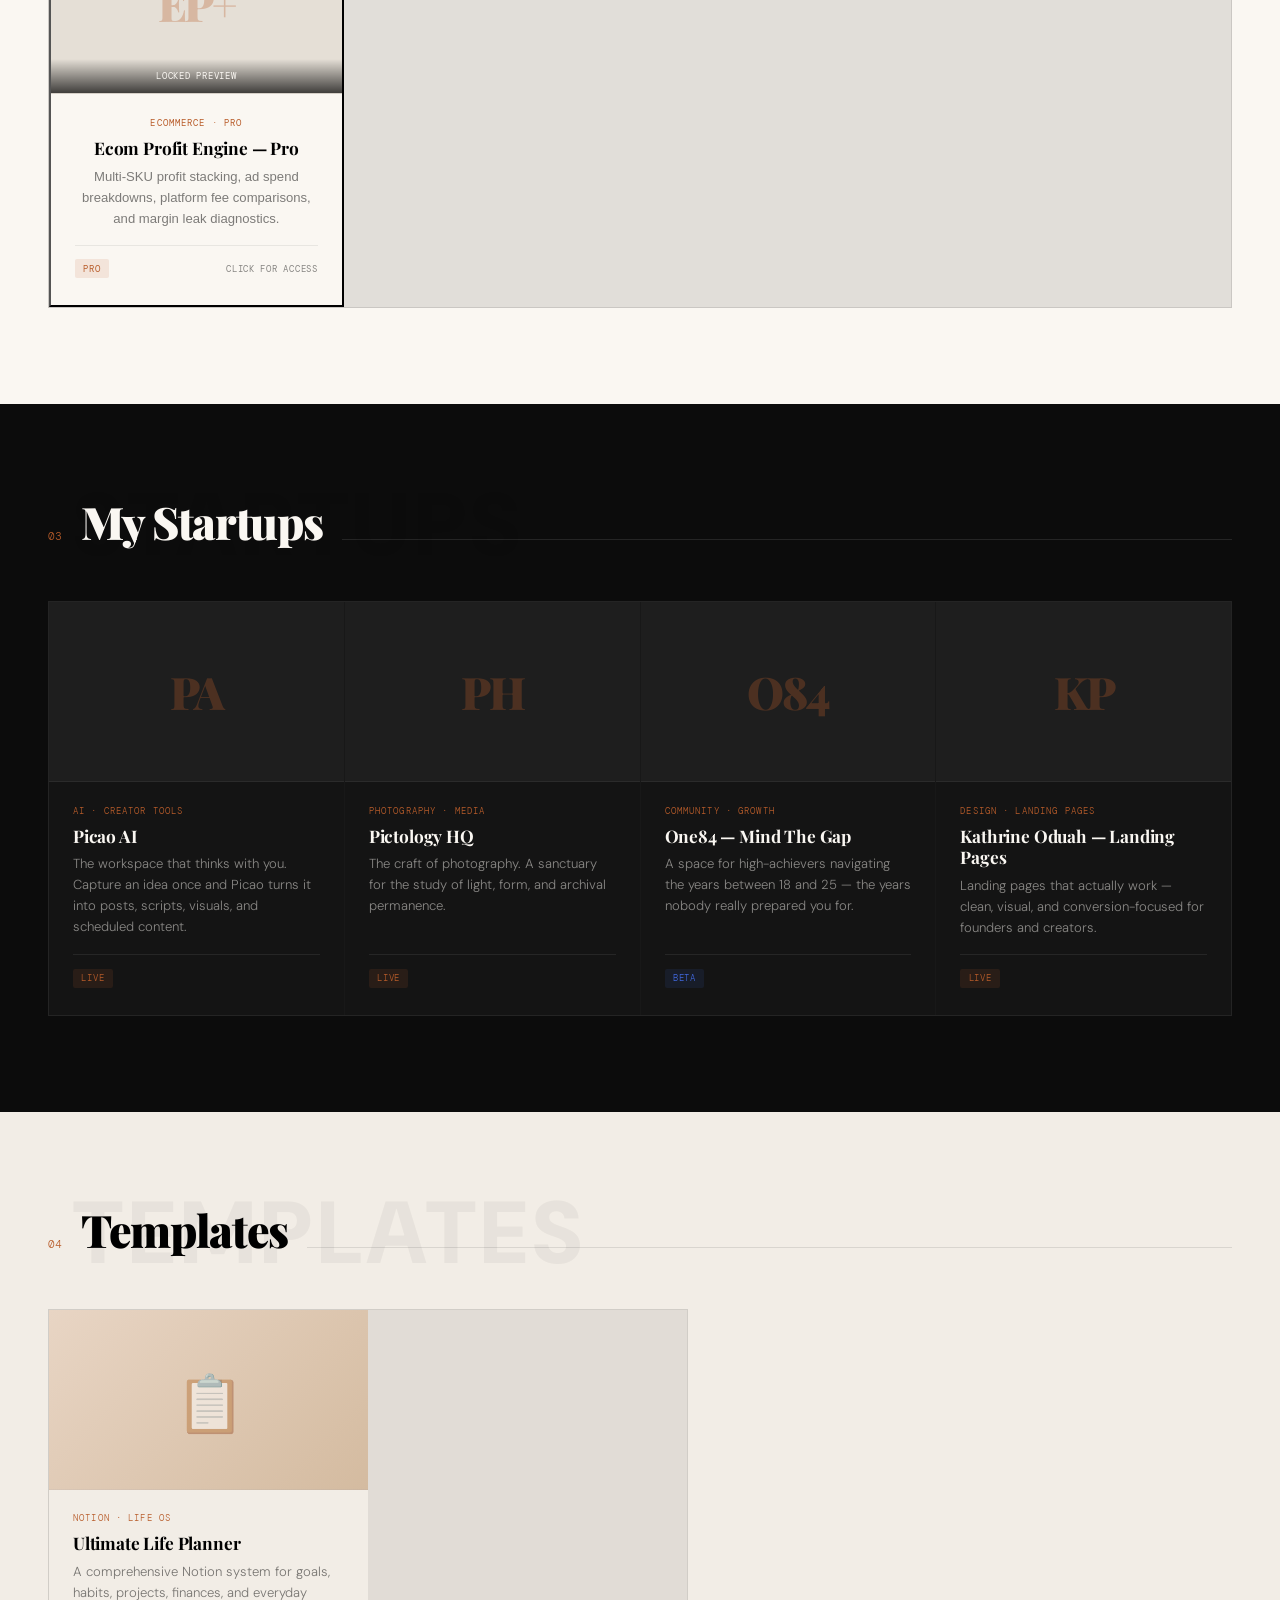
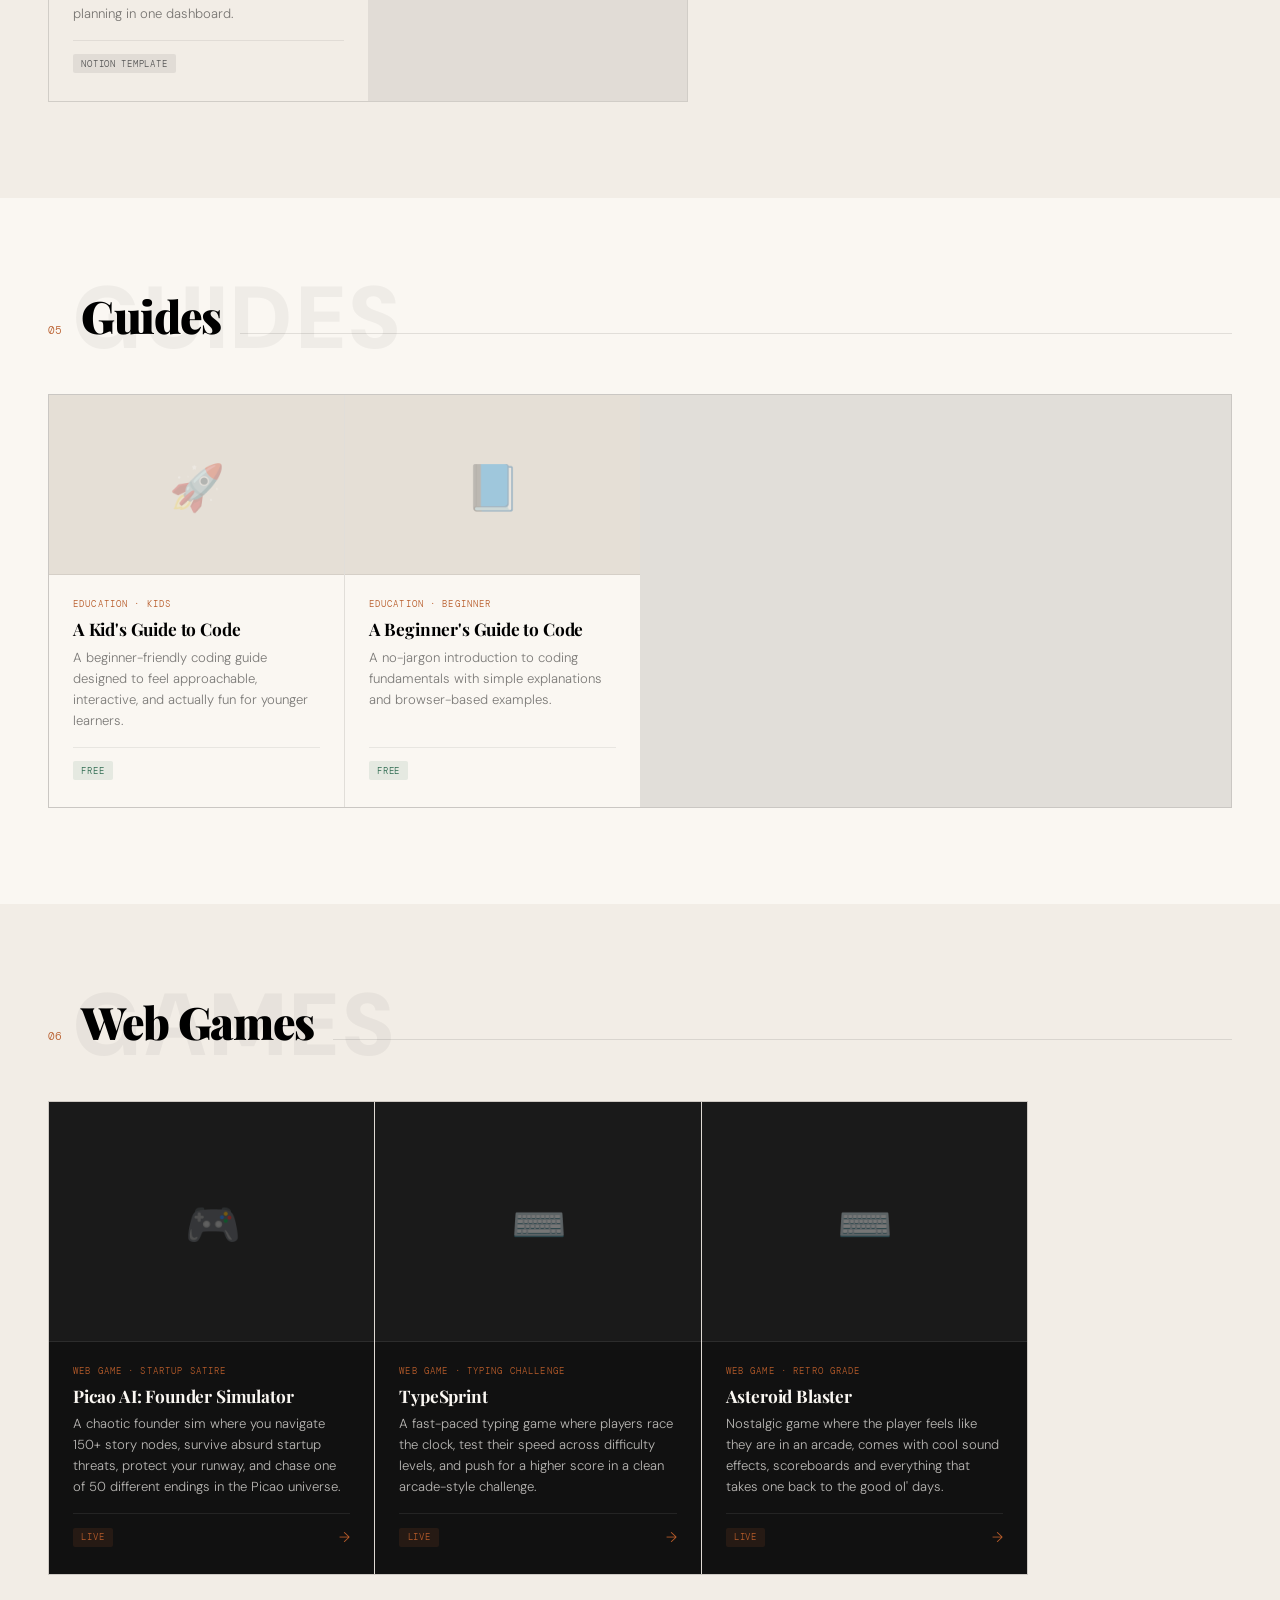
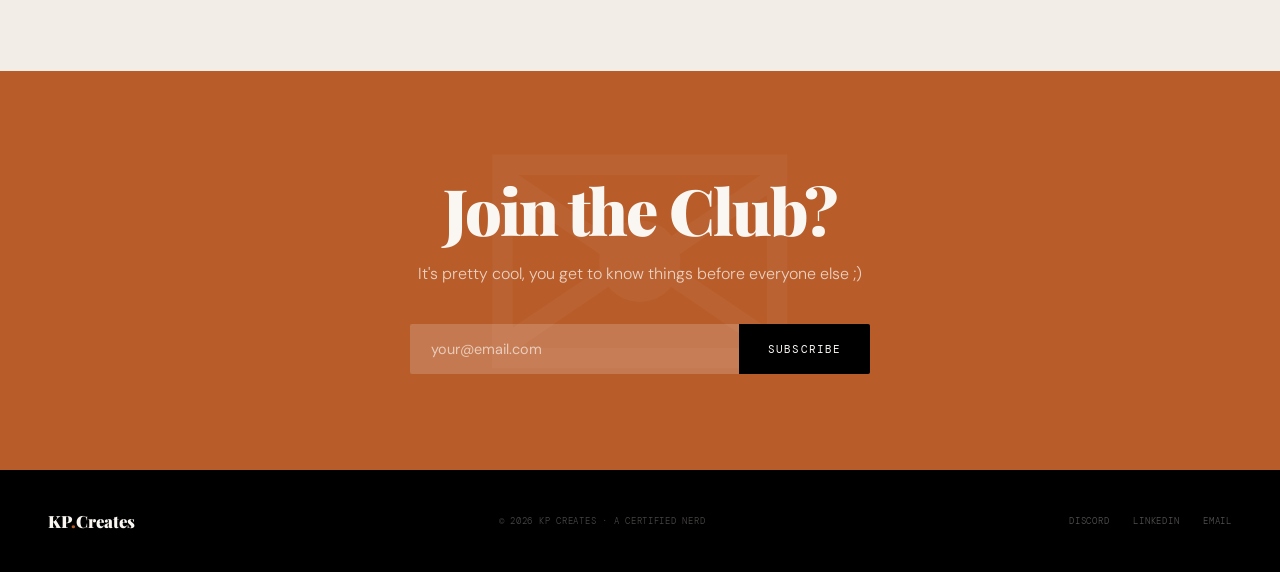
==== commit af2d90d3: "Update index.html" ====
--- a/index.html
+++ b/index.html
@@ -942,6 +942,40 @@
     .sub-form input { border-radius: 2px 2px 0 0; }
     .sub-form button { border-radius: 0 0 2px 2px; }
   }
+.section-title {
+  position: relative;
+  z-index: 1;
+}
+
+.section-title::before {
+  /* This grabs the word "ABOUT" from your HTML attribute */
+  content: attr(data-label);
+  
+  /* Positioning it behind the main text */
+  position: absolute;
+  top: -1.2rem;
+  left: -0.5rem;
+  z-index: -1;
+  
+  /* Styling: Big, Bold, and Faint */
+  font-family: var(--sans);
+  font-size: 5.5rem;
+  font-weight: 900;
+  text-transform: uppercase;
+  letter-spacing: 0.05em;
+  color: var(--black);
+  opacity: 0.04; /* This creates the "faint" look from your reference */
+  pointer-events: none;
+  white-space: nowrap;
+}
+
+/* Fix for mobile so the big text doesn't cause horizontal scrolling */
+@media (max-width: 768px) {
+  .section-title::before {
+    font-size: 3.5rem;
+    top: -0.8rem;
+  }
+}
 </style>
 </head>
 <body>
@@ -1010,7 +1044,7 @@
 <section class="about reveal" id="about">
   <div class="section-header">
     <span class="section-num">01</span>
-    <h2 class="section-title">About Me</h2>
+<h2 class="section-title" data-label="ABOUT">About Me</h2>
     <div class="section-line"></div>
   </div>
   <div class="about-grid">
@@ -1033,7 +1067,7 @@
 <section id="tools" class="reveal">
   <div class="section-header">
     <span class="section-num">02</span>
-    <h2 class="section-title">Web Tools</h2>
+    <h2 class="section-title" data-label="TOOLS">Web Tools</h2>
     <div class="section-line"></div>
   </div>
 
@@ -1097,7 +1131,7 @@
 <section class="startups reveal" id="startups">
   <div class="section-header">
     <span class="section-num">03</span>
-    <h2 class="section-title">My Startups</h2>
+    <h2 class="section-title" data-label="STARTUPS">My Startups</h2>
     <div class="section-line"></div>
   </div>
   <div class="card-grid">
@@ -1123,7 +1157,7 @@
 <section id="templates" class="reveal" style="background:#f2ede6;">
   <div class="section-header">
     <span class="section-num">04</span>
-    <h2 class="section-title">Templates</h2>
+    <h2 class="section-title" data-label="TEMPLATES">Templates</h2>
     <div class="section-line"></div>
   </div>
   <div class="card-grid" style="background:rgba(0,0,0,0.07);border-color:rgba(0,0,0,0.07);max-width:640px;">
@@ -1137,7 +1171,7 @@
 <section id="guides" class="reveal">
   <div class="section-header">
     <span class="section-num">05</span>
-    <h2 class="section-title">Guides</h2>
+    <h2 class="section-title" data-label="GUIDES">Guides</h2>
     <div class="section-line"></div>
   </div>
   <div class="card-grid">
@@ -1155,7 +1189,7 @@
 <section id="games" class="reveal" style="background:#f2ede6;">
   <div class="section-header">
     <span class="section-num">06</span>
-    <h2 class="section-title">Web Games</h2>
+    <h2 class="section-title" data-label="GAMES">Web Games</h2>
     <div class="section-line"></div>
   </div>
   <div class="card-grid" style="background:rgba(0,0,0,0.08);border-color:rgba(0,0,0,0.08);max-width:980px;">
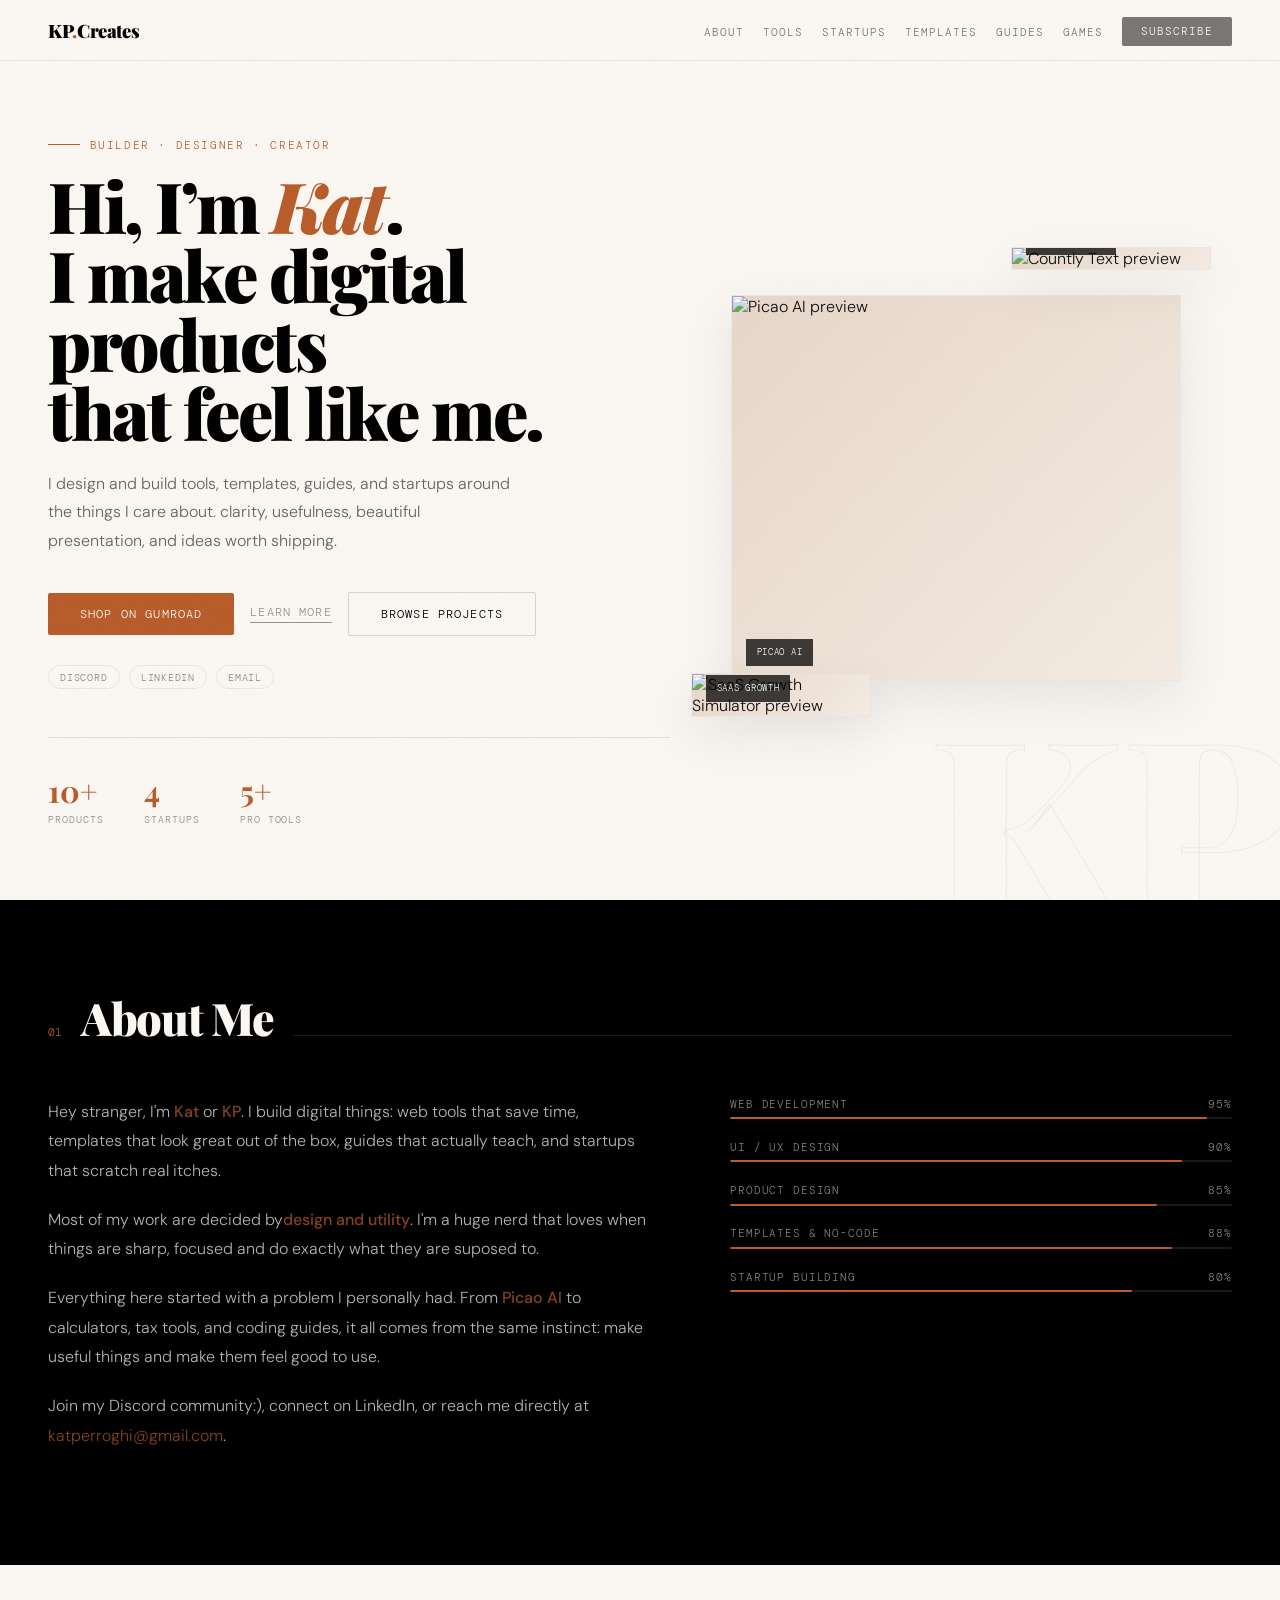
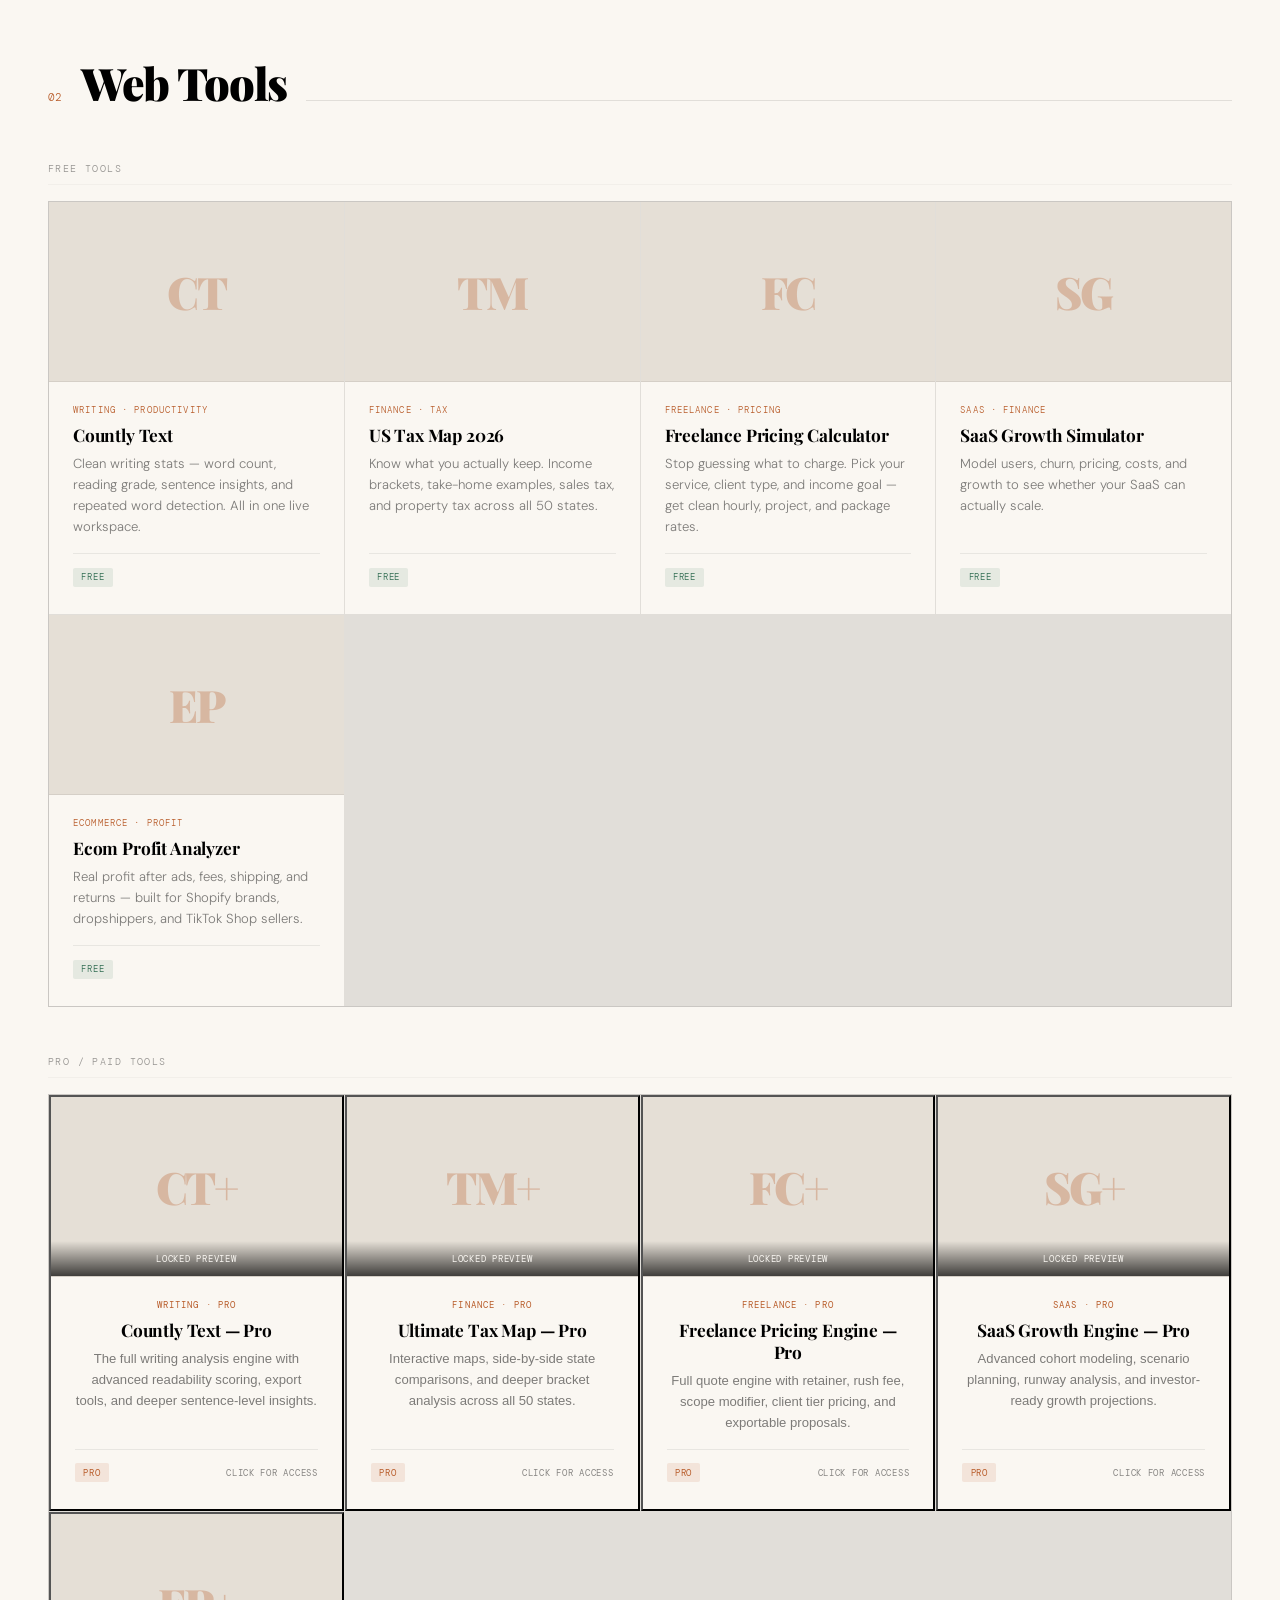
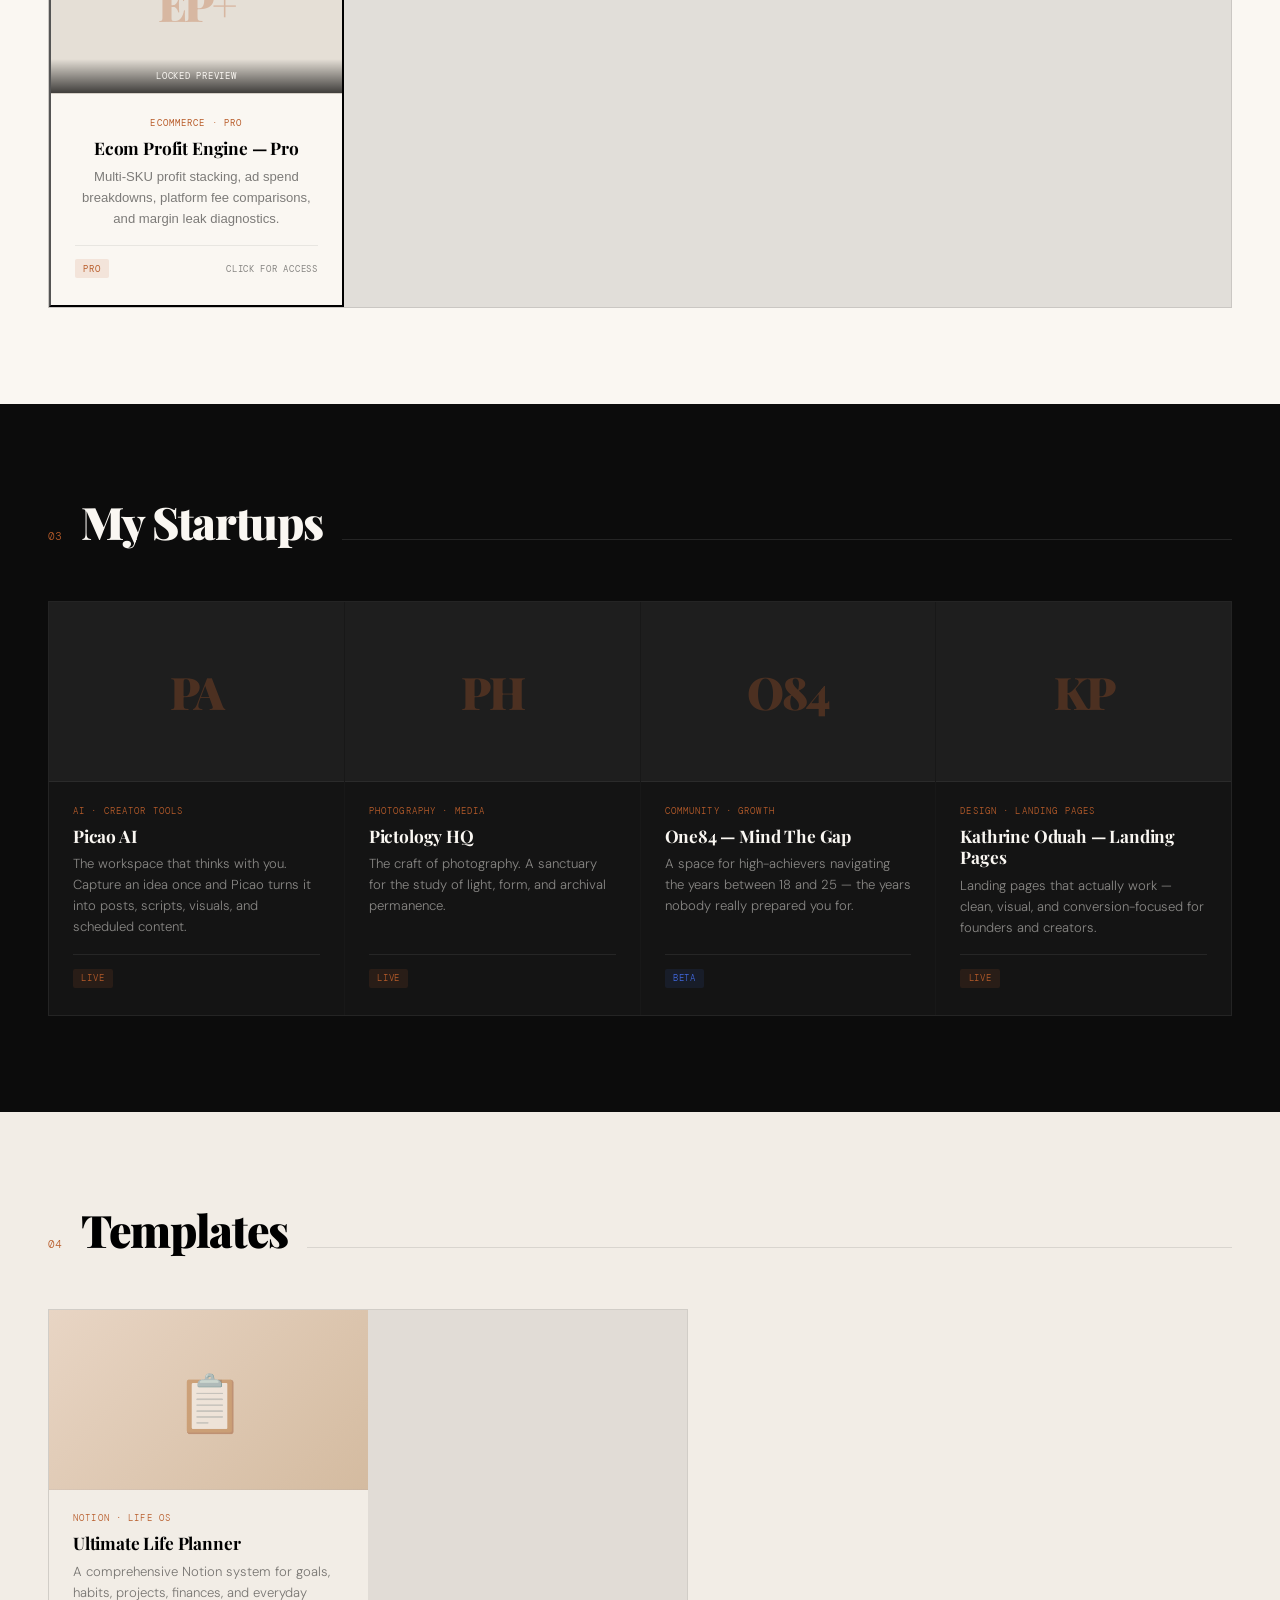
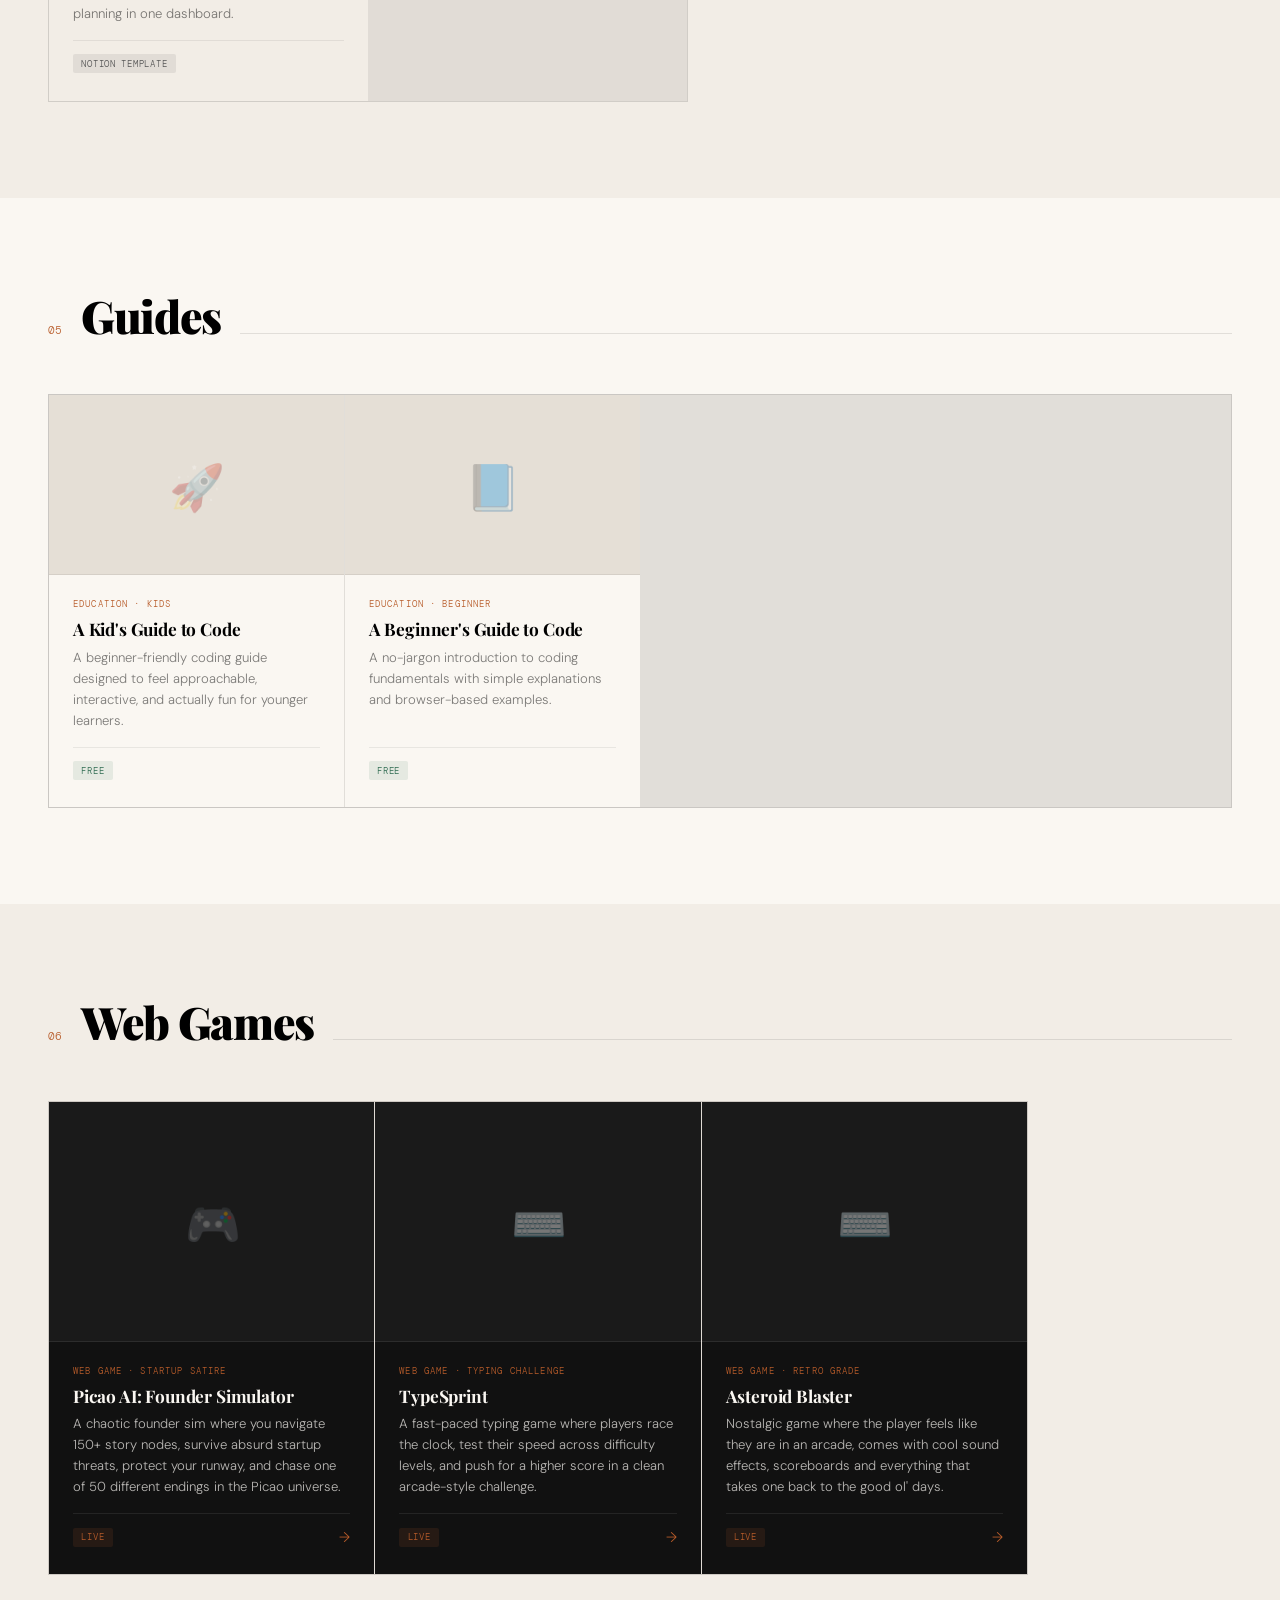
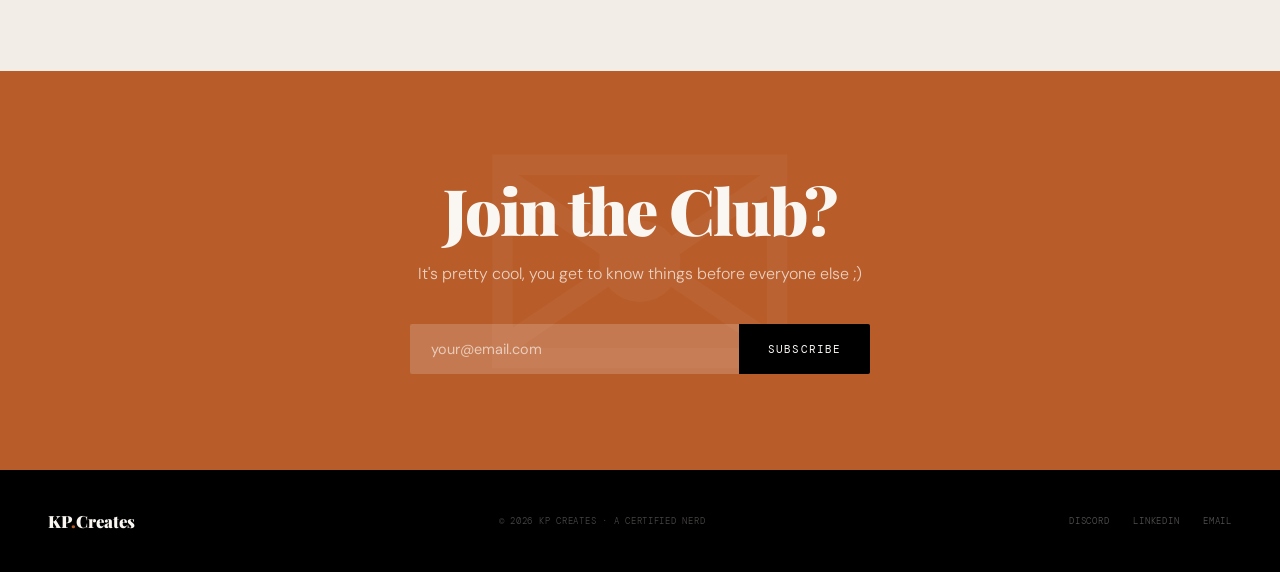
==== commit 565c884f: "Update index.html" ====
--- a/index.html
+++ b/index.html
@@ -1044,7 +1044,7 @@
 <section class="about reveal" id="about">
   <div class="section-header">
     <span class="section-num">01</span>
-<h2 class="section-title" data-label="ABOUT">About Me</h2>
+<h2 class="section-title">About Me</h2>
     <div class="section-line"></div>
   </div>
   <div class="about-grid">
@@ -1067,7 +1067,7 @@
 <section id="tools" class="reveal">
   <div class="section-header">
     <span class="section-num">02</span>
-    <h2 class="section-title" data-label="TOOLS">Web Tools</h2>
+    <h2 class="section-title">Web Tools</h2>
     <div class="section-line"></div>
   </div>
 
@@ -1131,7 +1131,7 @@
 <section class="startups reveal" id="startups">
   <div class="section-header">
     <span class="section-num">03</span>
-    <h2 class="section-title" data-label="STARTUPS">My Startups</h2>
+    <h2 class="section-title">My Startups</h2>
     <div class="section-line"></div>
   </div>
   <div class="card-grid">
@@ -1157,7 +1157,7 @@
 <section id="templates" class="reveal" style="background:#f2ede6;">
   <div class="section-header">
     <span class="section-num">04</span>
-    <h2 class="section-title" data-label="TEMPLATES">Templates</h2>
+    <h2 class="section-title">Templates</h2>
     <div class="section-line"></div>
   </div>
   <div class="card-grid" style="background:rgba(0,0,0,0.07);border-color:rgba(0,0,0,0.07);max-width:640px;">
@@ -1171,7 +1171,7 @@
 <section id="guides" class="reveal">
   <div class="section-header">
     <span class="section-num">05</span>
-    <h2 class="section-title" data-label="GUIDES">Guides</h2>
+    <h2 class="section-title">Guides</h2>
     <div class="section-line"></div>
   </div>
   <div class="card-grid">
@@ -1189,7 +1189,7 @@
 <section id="games" class="reveal" style="background:#f2ede6;">
   <div class="section-header">
     <span class="section-num">06</span>
-    <h2 class="section-title" data-label="GAMES">Web Games</h2>
+    <h2 class="section-title">Web Games</h2>
     <div class="section-line"></div>
   </div>
   <div class="card-grid" style="background:rgba(0,0,0,0.08);border-color:rgba(0,0,0,0.08);max-width:980px;">
@@ -1240,7 +1240,6 @@
         </div>
       </div>
     </a>
-
    
   </div>
 </section>
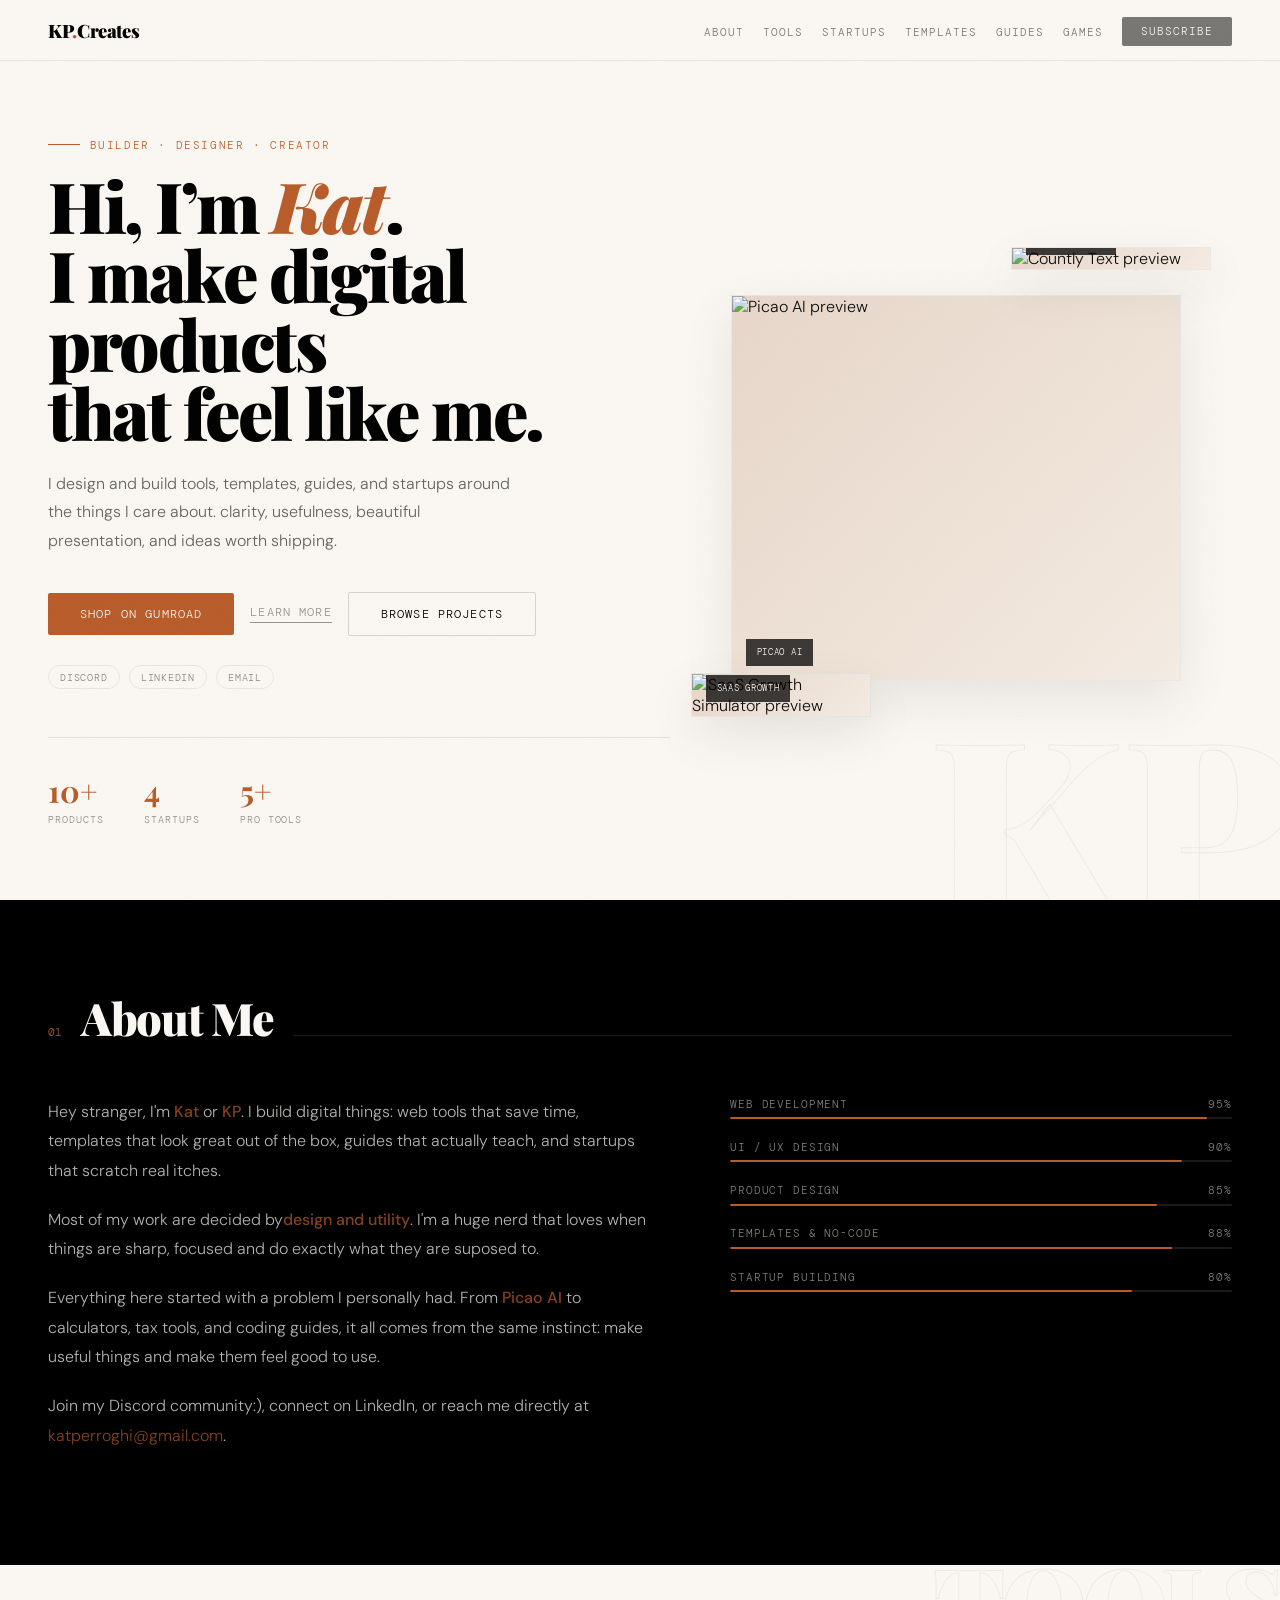
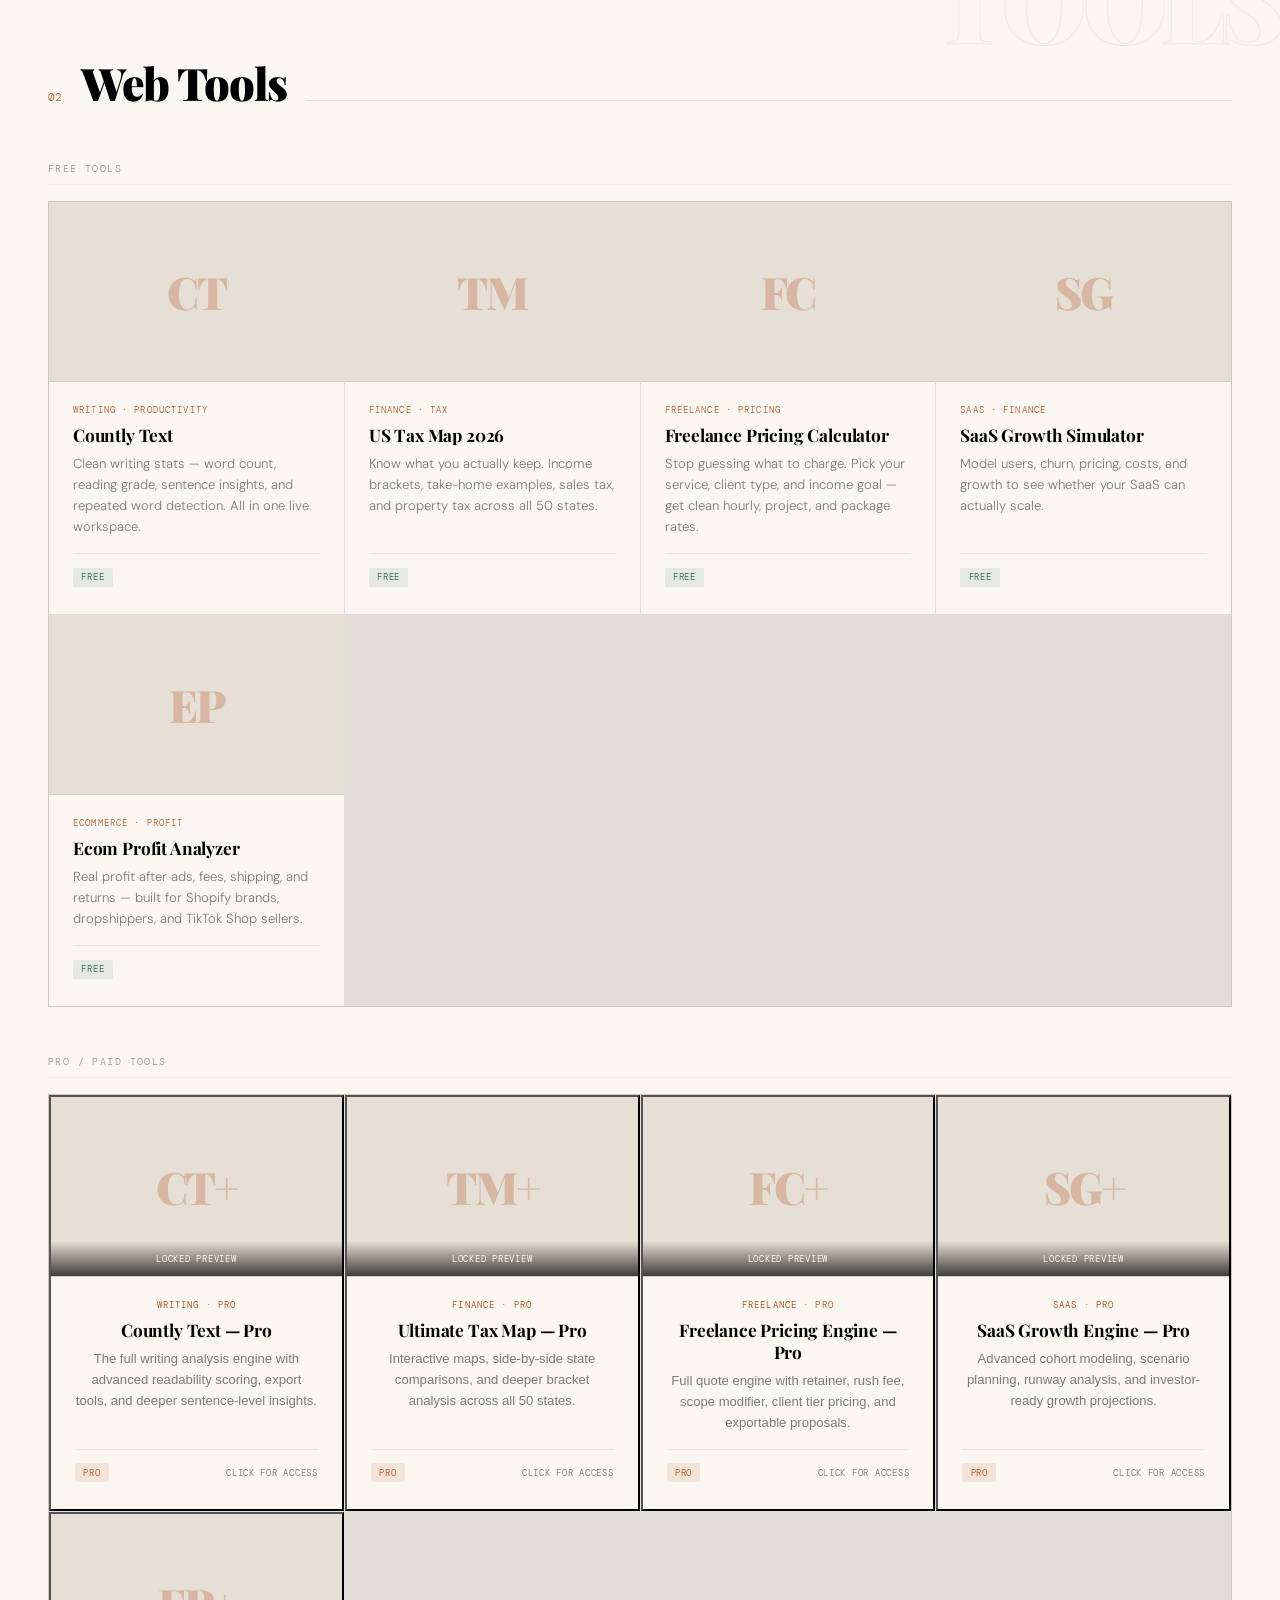
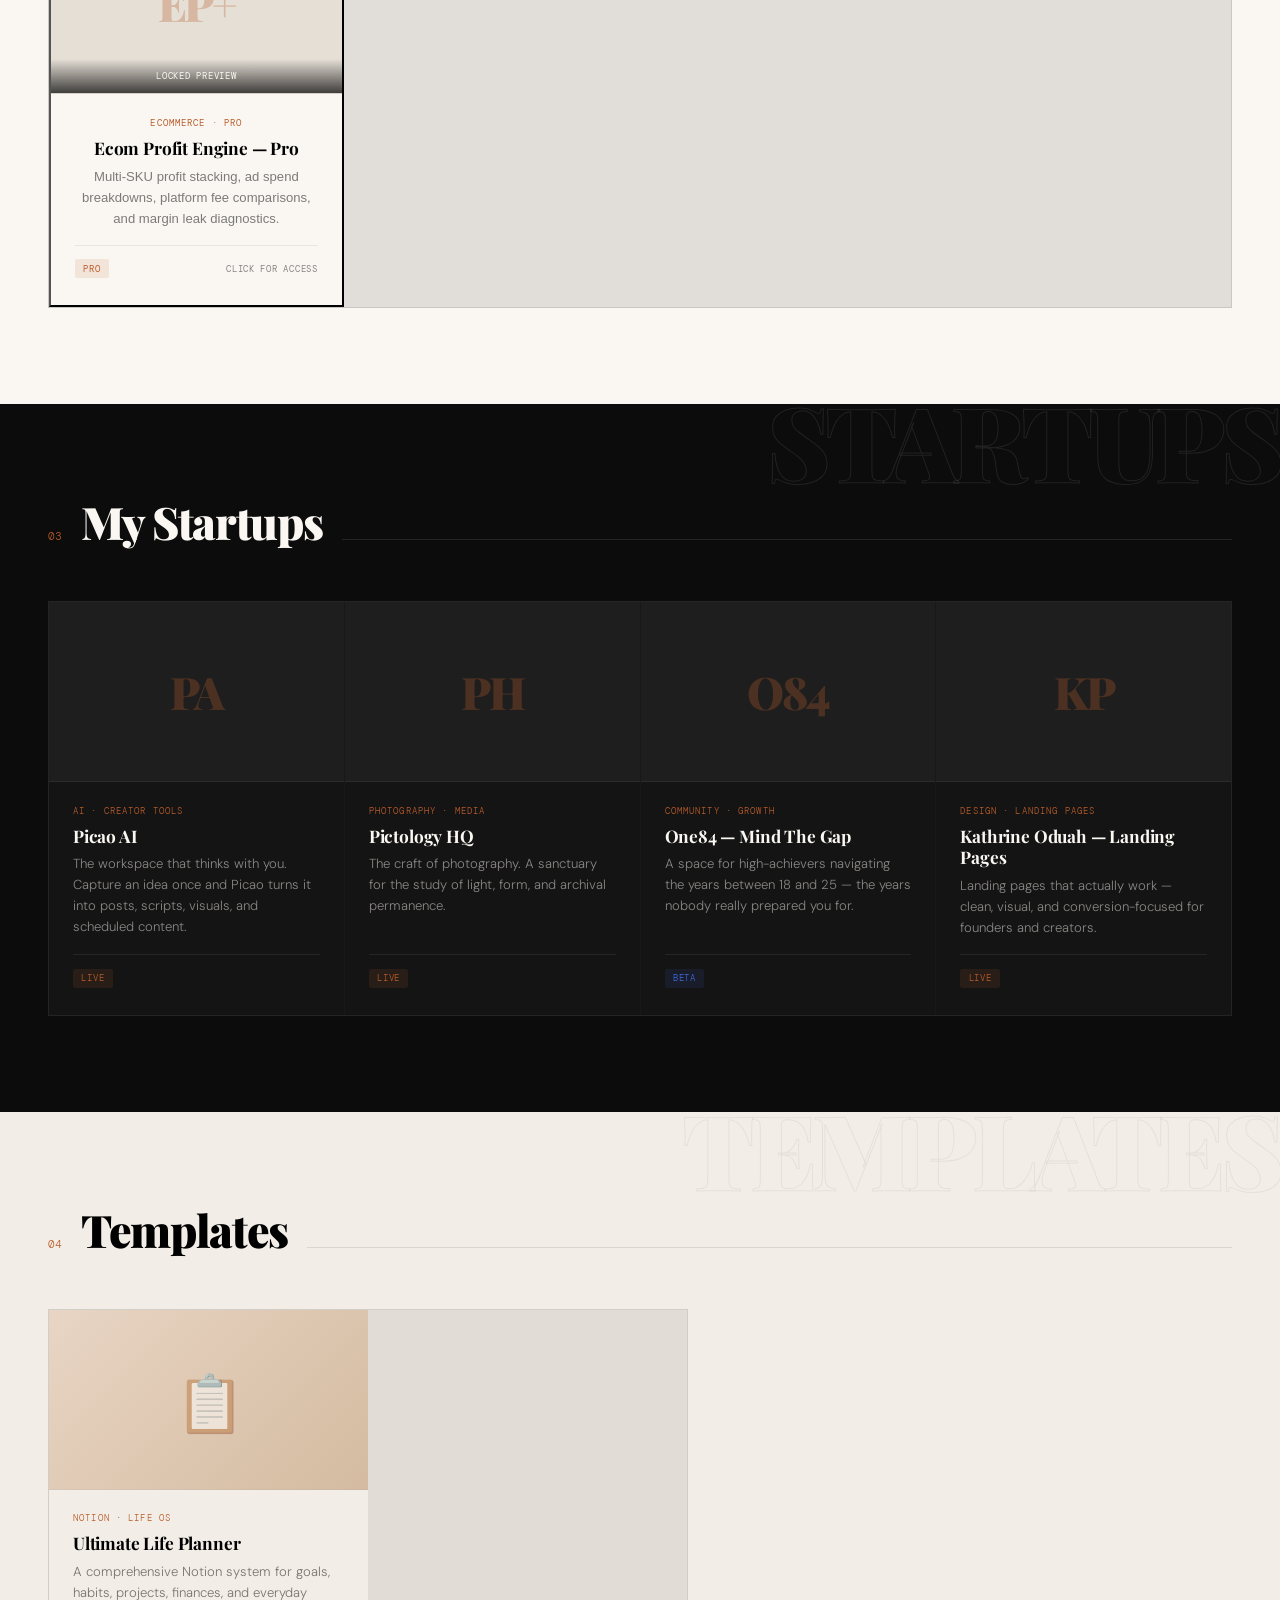
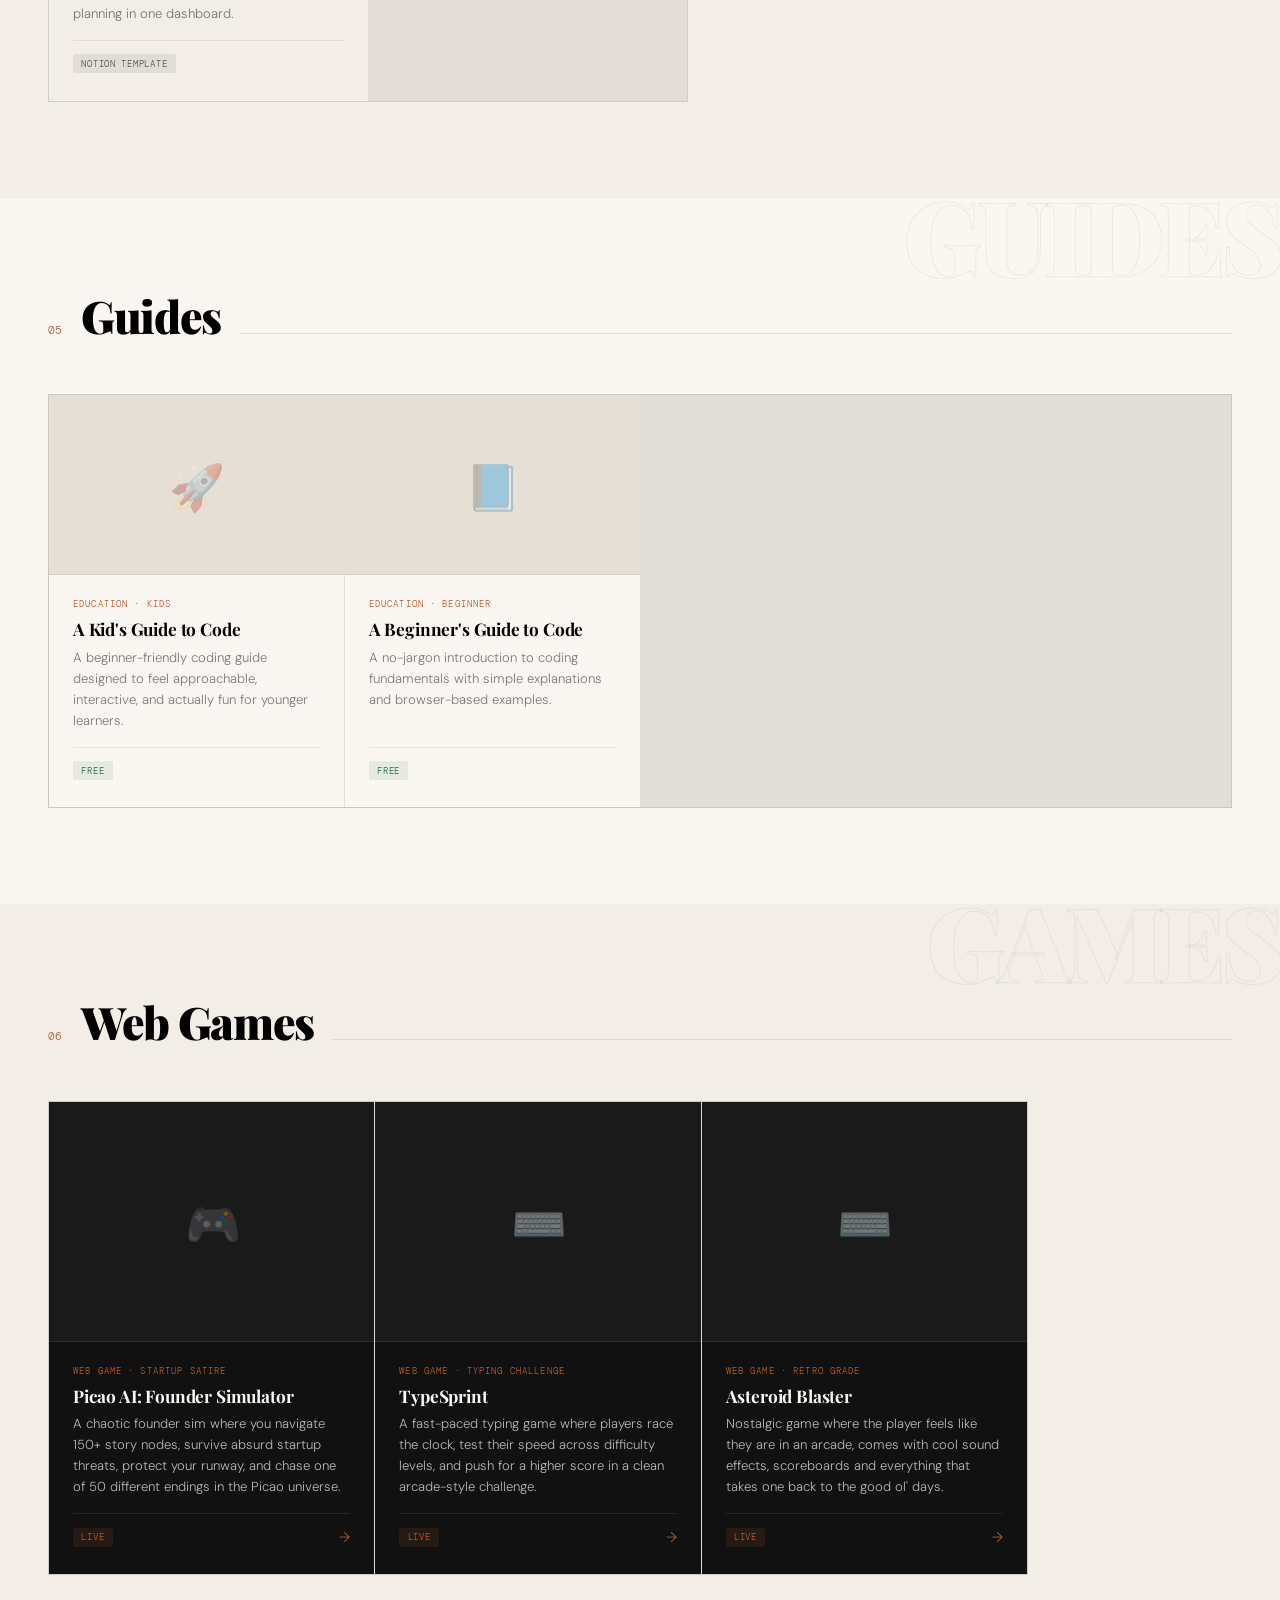
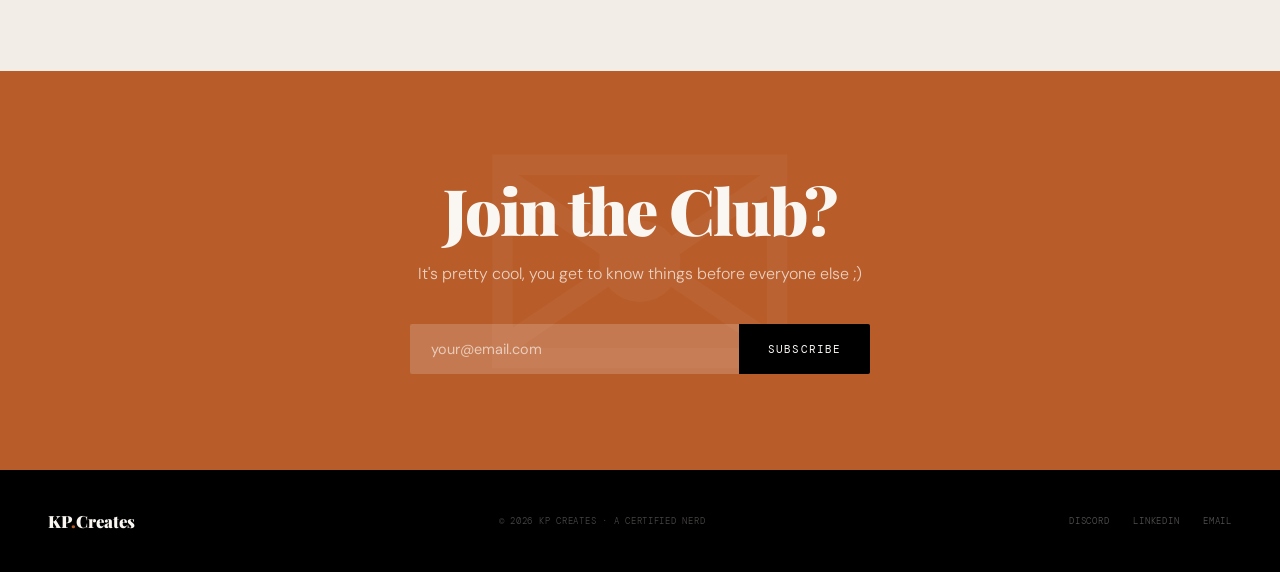
==== commit 57d1f298: "Update index.html" ====
--- a/index.html
+++ b/index.html
@@ -419,6 +419,25 @@
     flex-wrap: wrap;
   }
 
+ .section-ghostword{
+  position:absolute;
+  right:0;
+  top:-1rem;
+  font-family:var(--serif);
+  font-weight:900;
+  font-size:clamp(2.8rem, 9vw, 6.5rem);
+  line-height:1;
+  letter-spacing:-.05em;
+  color:transparent;
+  -webkit-text-stroke:1px rgba(0,0,0,0.055);
+  pointer-events:none;
+  user-select:none;
+}
+.about .section-ghostword,
+.startups .section-ghostword{
+  -webkit-text-stroke:1px rgba(255,255,255,0.09);
+}
+
   .section-num {
     font-family: var(--mono);
     font-size: 0.67rem;
@@ -1067,7 +1086,7 @@
 <section id="tools" class="reveal">
   <div class="section-header">
     <span class="section-num">02</span>
-    <h2 class="section-title">Web Tools</h2>
+     <h2 class="section-title">Web Tools</h2><div class="section-ghostword" aria-hidden="true">TOOLS</div>
     <div class="section-line"></div>
   </div>
 
@@ -1131,7 +1150,7 @@
 <section class="startups reveal" id="startups">
   <div class="section-header">
     <span class="section-num">03</span>
-    <h2 class="section-title">My Startups</h2>
+     <h2 class="section-title">My Startups</h2><div class="section-ghostword" aria-hidden="true">STARTUPS</div>
     <div class="section-line"></div>
   </div>
   <div class="card-grid">
@@ -1157,7 +1176,7 @@
 <section id="templates" class="reveal" style="background:#f2ede6;">
   <div class="section-header">
     <span class="section-num">04</span>
-    <h2 class="section-title">Templates</h2>
+   <h2 class="section-title">Templates</h2><div class="section-ghostword" aria-hidden="true">TEMPLATES</div>
     <div class="section-line"></div>
   </div>
   <div class="card-grid" style="background:rgba(0,0,0,0.07);border-color:rgba(0,0,0,0.07);max-width:640px;">
@@ -1171,7 +1190,7 @@
 <section id="guides" class="reveal">
   <div class="section-header">
     <span class="section-num">05</span>
-    <h2 class="section-title">Guides</h2>
+    <h2 class="section-title">Guides</h2><div class="section-ghostword" aria-hidden="true">GUIDES</div>
     <div class="section-line"></div>
   </div>
   <div class="card-grid">
@@ -1189,7 +1208,7 @@
 <section id="games" class="reveal" style="background:#f2ede6;">
   <div class="section-header">
     <span class="section-num">06</span>
-    <h2 class="section-title">Web Games</h2>
+    <h2 class="section-title">Web Games</h2><div class="section-ghostword" aria-hidden="true">GAMES</div>
     <div class="section-line"></div>
   </div>
   <div class="card-grid" style="background:rgba(0,0,0,0.08);border-color:rgba(0,0,0,0.08);max-width:980px;">
